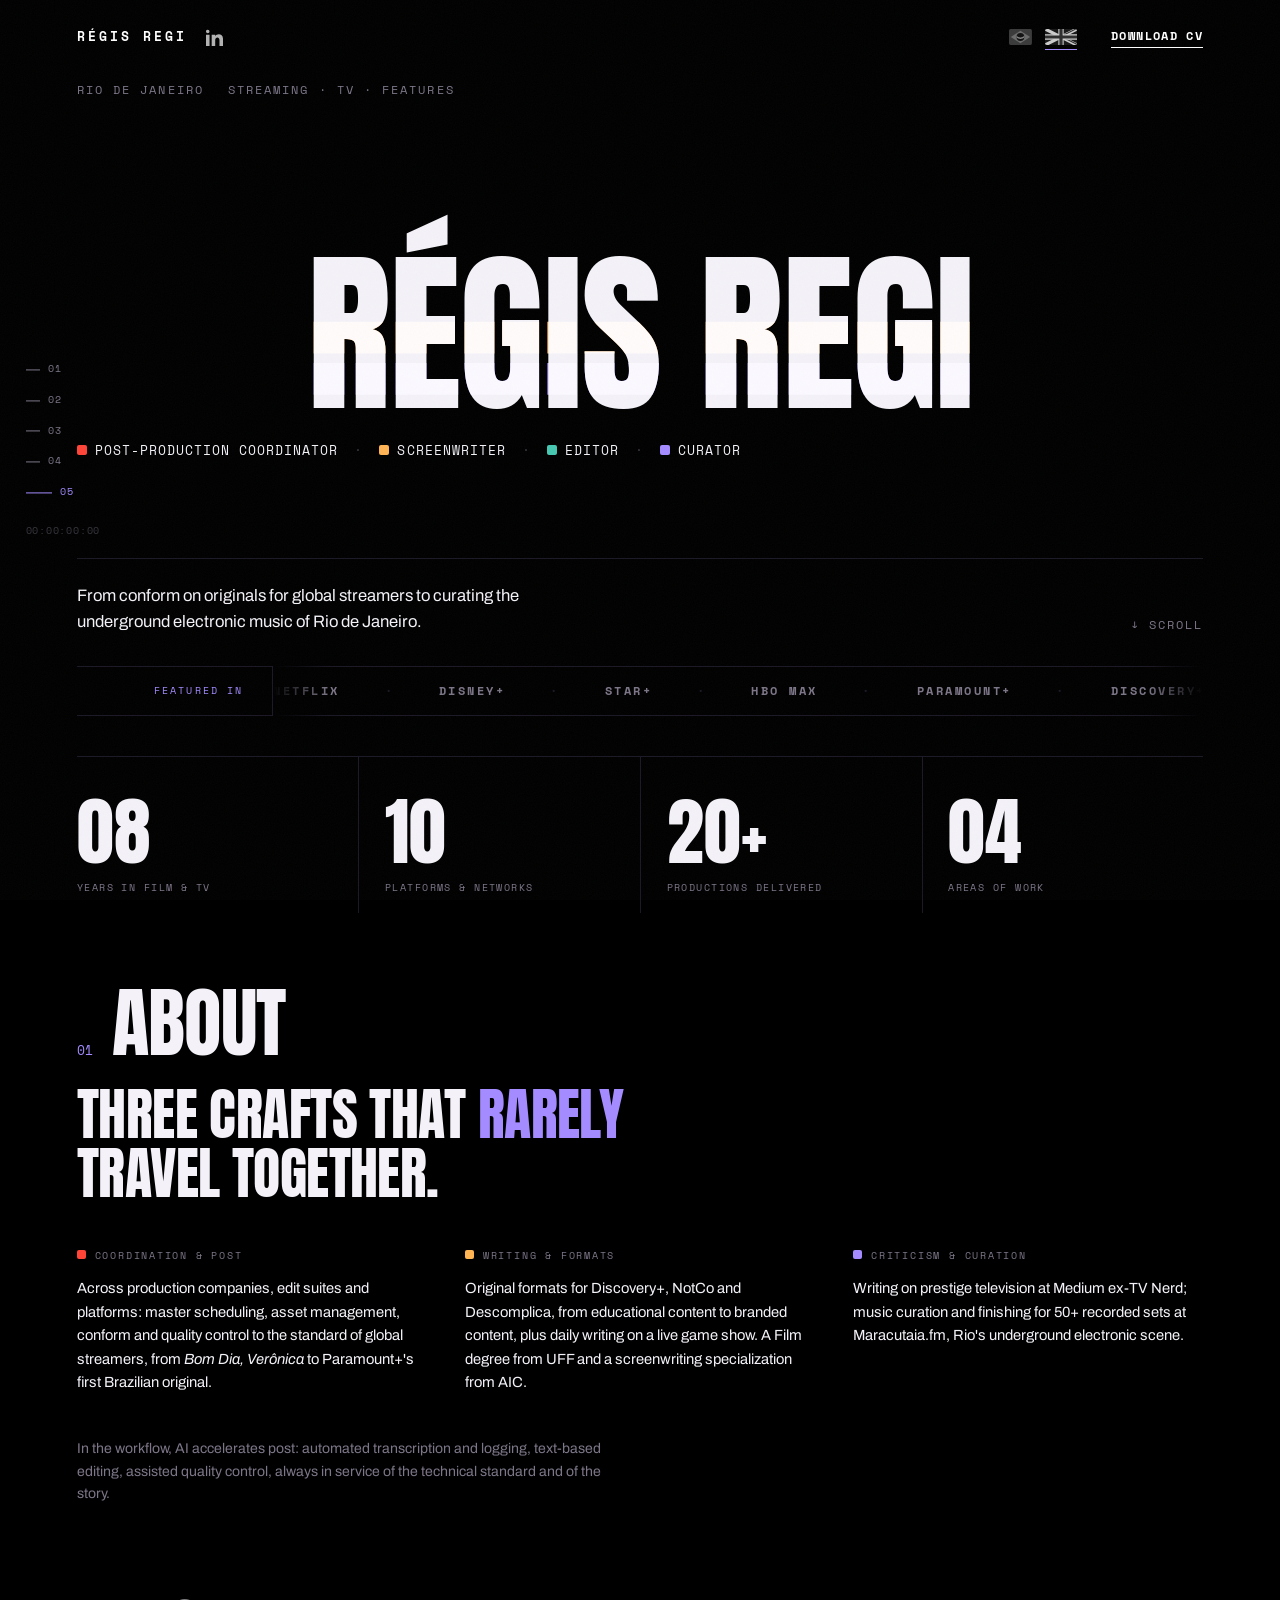
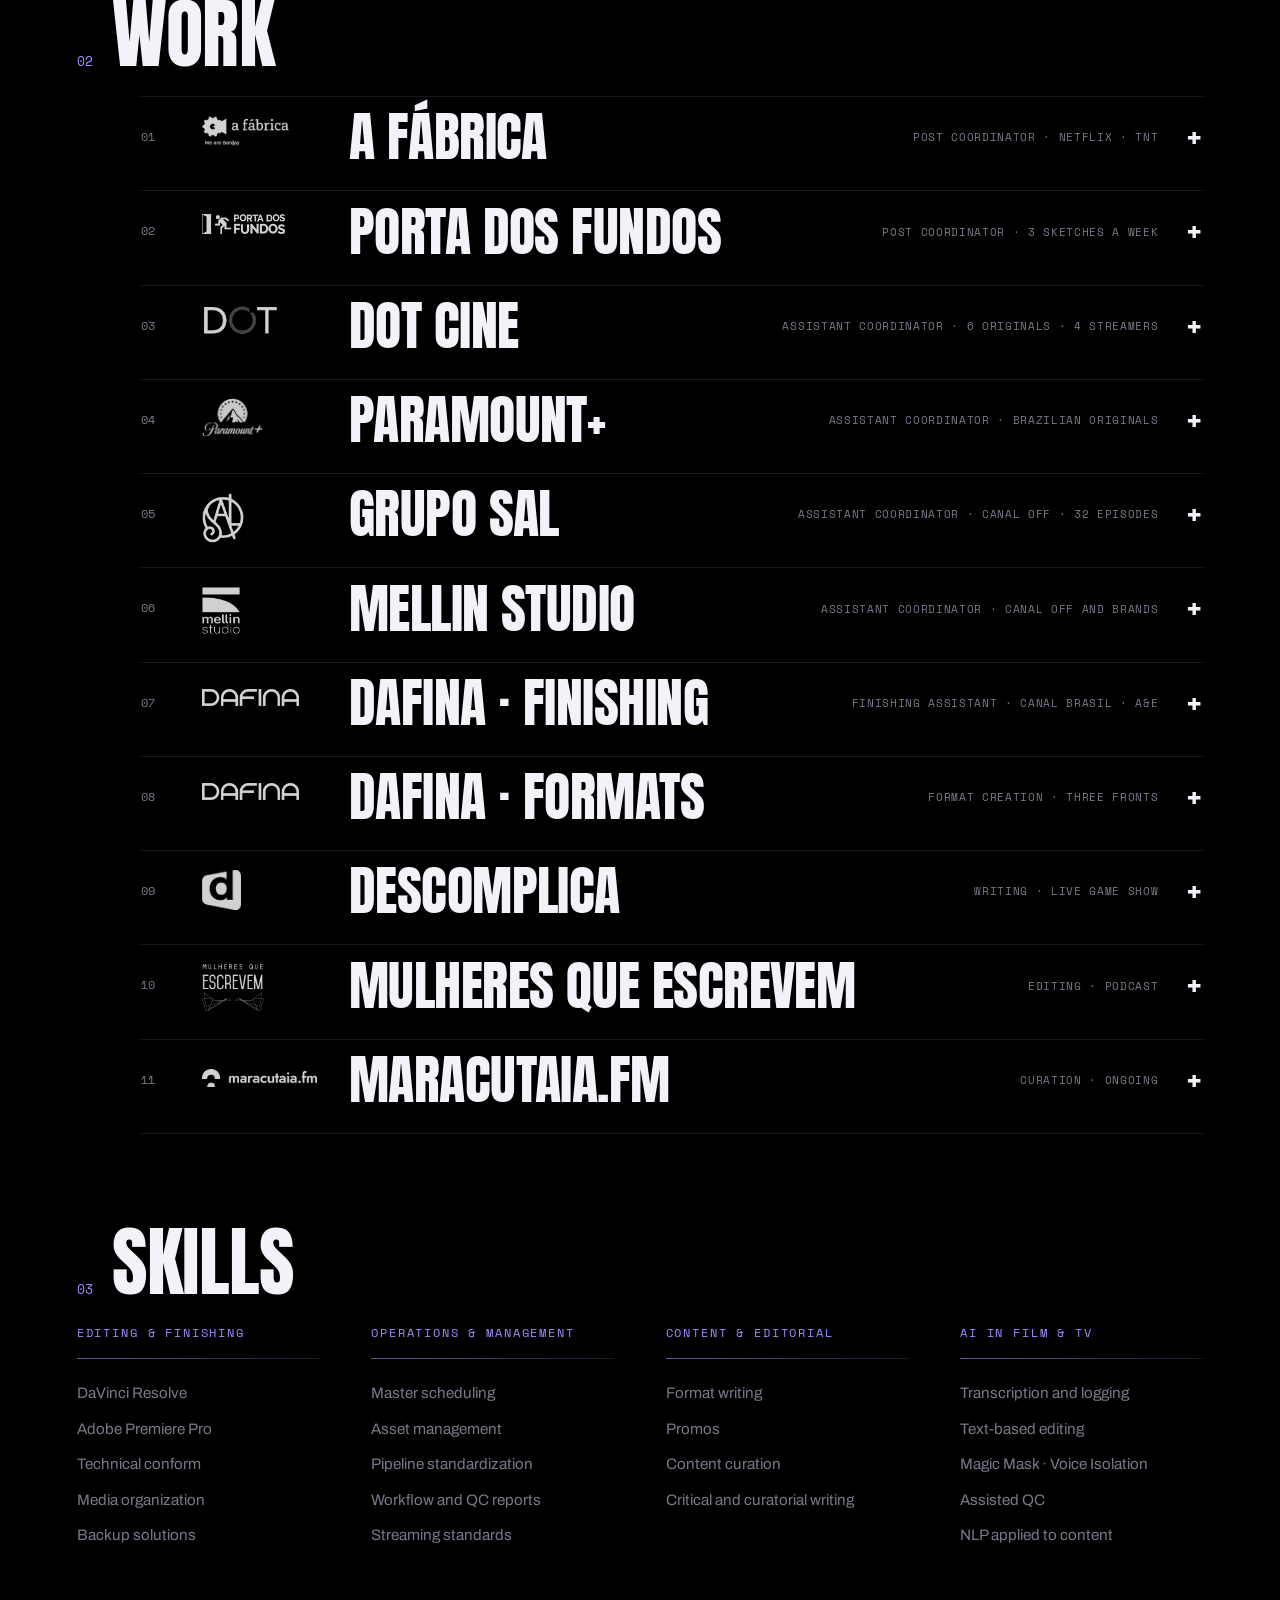
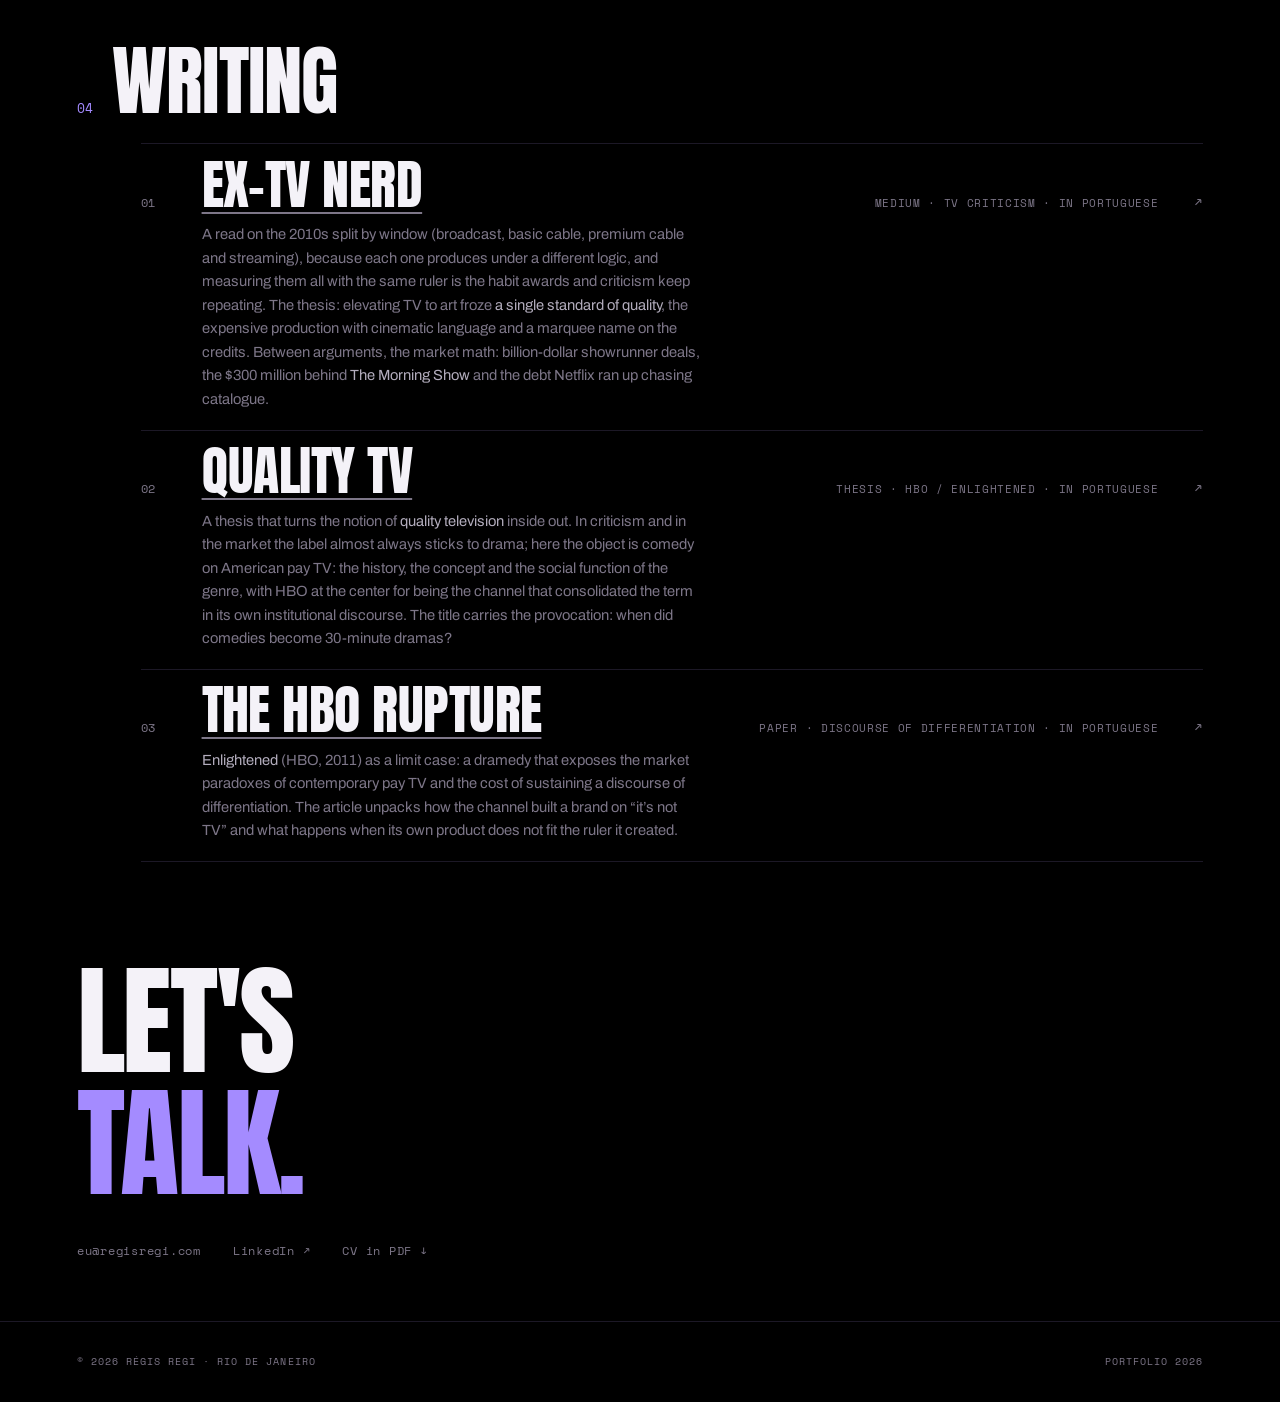
==== en/index.html @ 69f59828 "Créditos por título saem do site inteiro, celular incluído Segundo passo da decisão do dono: na publ" ====
<!DOCTYPE html>
<html lang="en">
<head>
  <meta charset="UTF-8">
  <meta name="viewport" content="width=device-width, initial-scale=1.0">
  <title>Régis Regi · Post-Production, Writing and Curation</title>
  <meta name="description" content="Régis Regi is a post-production coordinator, editor, writer and curator based in Rio de Janeiro. Eight years in film and television, with work for Netflix, Disney+, Star+, HBO Max, Paramount+ and Porta dos Fundos.">
  <meta property="og:title" content="Régis Regi · Post-Production, Writing and Curation">
  <meta property="og:description" content="Eight years in film and television, between global streamers and the independent scene. Post-production coordination, format writing, editing and curation.">
  <meta property="og:type" content="website">
  <meta property="og:url" content="https://regisregi.com/en/">
  <meta property="og:locale" content="en_US">
  <meta property="og:locale:alternate" content="pt_BR">
  <meta property="og:site_name" content="Régis Regi">
  <!-- 1200x630 social card in the house design (black, name in display type,
       accent rule, the four disciplines). Absolute, not relative: og:image
       consumers do not resolve relative paths. The same image serves both
       languages — it is the name, which does not translate. -->
  <meta property="og:image" content="https://regisregi.com/assets/og-regis-regi-2-en.jpg">
  <meta property="og:image:width" content="1200">
  <meta property="og:image:height" content="630">
  <meta property="og:image:alt" content="Régis Regi · post-production coordination, writing, editing and curation, Rio de Janeiro">
  <meta name="twitter:card" content="summary_large_image">
  <link rel="canonical" href="https://regisregi.com/en/">
  <link rel="alternate" hreflang="pt-BR" href="https://regisregi.com/">
  <link rel="alternate" hreflang="en" href="https://regisregi.com/en/">
  <link rel="alternate" hreflang="x-default" href="https://regisregi.com/">
  <meta name="theme-color" content="#000000">
  <link rel="icon" type="image/svg+xml" href="../assets/favicon.svg">
  <link rel="preconnect" href="https://fonts.googleapis.com">
  <link rel="preconnect" href="https://fonts.gstatic.com" crossorigin>
  <link href="https://fonts.googleapis.com/css2?family=Anton&family=Archivo:wght@400;500;600;700&family=Space+Mono:wght@400;700&display=swap" rel="stylesheet">
  <link rel="stylesheet" href="../css/tokens.css?v=16772c9d">
  <link rel="stylesheet" href="../css/site.css?v=48ae9370">
  <!-- Google Analytics 4 (same block as index.html and analise.html) -->
  <script async src="https://www.googletagmanager.com/gtag/js?id=G-R19SB2FGP1"></script>
  <script>
    window.dataLayer = window.dataLayer || [];
    function gtag(){dataLayer.push(arguments);}
    gtag('js', new Date());
    gtag('config', 'G-R19SB2FGP1');
  </script>
  <!-- Structured data for search engines (schema.org). Not rendered.
       @graph with three nodes: the site, THIS page, and the person.
       The Person @id is deliberately the same as in index.html: it tells
       Google both pages describe the same person, not two people with the
       same name. That is why Person.url is the home page on BOTH — a person
       has one home page. Previously each page declared a different url under
       the same @id, so merging the graphs produced one person with two
       conflicting home pages. What varies per page is mainEntityOfPage,
       pointing at the local WebPage node, and WebPage.about, which declares
       who the document is about. inLanguage lives on WebPage only: on
       WebSite it would conflict between the two languages.
       Only assert here what the page already states in text. -->
  <script type="application/ld+json">
  {
    "@context": "https://schema.org",
    "@graph": [
      {
        "@type": "WebSite",
        "@id": "https://regisregi.com/#site",
        "url": "https://regisregi.com/",
        "name": "Régis Regi",
        "publisher": { "@id": "https://regisregi.com/#regis" }
      },
      {
        "@type": "WebPage",
        "@id": "https://regisregi.com/en/#pagina-en",
        "url": "https://regisregi.com/en/",
        "name": "Régis Regi · Post-Production, Writing and Curation",
        "inLanguage": "en",
        "isPartOf": { "@id": "https://regisregi.com/#site" },
        "about": { "@id": "https://regisregi.com/#regis" }
      },
      {
        "@type": "Person",
        "@id": "https://regisregi.com/#regis",
        "name": "Régis Regi",
        "alternateName": "Regis Regi",
        "givenName": "Régis",
        "familyName": "Regi",
        "url": "https://regisregi.com/",
        "mainEntityOfPage": { "@id": "https://regisregi.com/en/#pagina-en" },
        "email": "eu@regisregi.com",
        "jobTitle": ["Post-Production Coordinator", "Screenwriter", "Editor", "Curator"],
        "description": "Post-production coordinator, screenwriter, editor and curator based in Rio de Janeiro, with eight years in film and television between global streamers and the independent scene.",
        "address": {
          "@type": "PostalAddress",
          "addressLocality": "Rio de Janeiro",
          "addressRegion": "RJ",
          "addressCountry": "BR"
        },
        "knowsLanguage": ["pt-BR", "en"],
        "knowsAbout": [
          "Post-production",
          "Screenwriting",
          "Editing",
          "Content curation",
          "Television criticism"
        ],
        "sameAs": [
          "https://www.linkedin.com/in/regisregi",
          "https://extvnerd.medium.com/"
        ]
      }
    ]
  }
  </script>
  <script>document.documentElement.classList.add("js")</script>
</head>
<body>
  <a class="skip" href="#work">Skip to the work</a>
  <div class="grain" aria-hidden="true"></div>

  <nav class="rail" aria-label="Scene index">
    <a href="#about" data-sec="about">01</a>
    <a href="#work" data-sec="work">02</a>
    <a href="#skills" data-sec="skills">03</a>
    <a href="#writing" data-sec="writing">04</a>
    <a href="#contact" data-sec="contact">05</a>
    <!-- playhead: js/site.js makes the timecode run with scroll -->
    <span class="rail-tc mono" aria-hidden="true">00:00:00:00</span>
  </nav>

  <header class="top">
    <div class="top-start">
      <a class="wm" href="#top">Régis Regi</a>
      <a class="social" href="https://www.linkedin.com/in/regisregi/" target="_blank" rel="noopener"><svg viewBox="0 0 24 24" aria-hidden="true" focusable="false"><path d="M4.98 3.5a2.5 2.5 0 1 1-5 0 2.5 2.5 0 0 1 5 0ZM5 8H0v16h5V8Zm7.98 0H8.02v16h4.97v-8.4c0-4.67 6.03-5.05 6.03 0V24h4.99V13.87c0-7.88-8.93-7.6-11.02-3.72V8Z"/></svg><span class="visually-hidden">Régis Regi on LinkedIn</span></a>
    </div>
    <div class="top-end">
      <!-- language switch: both flags always on screen. A flag is a country,
           not a language — which is why each button carries the language
           name as text for screen readers; the drawing is a visual
           shortcut, not the information. -->
      <div class="lang" role="group" aria-label="Language"><a class="lang-bt" href="../" hreflang="pt-BR" lang="pt-BR"><svg class="flag" viewBox="0 0 30 21" aria-hidden="true" focusable="false"><rect width="30" height="21" fill="#009C3B"/><path d="M15 2.3 27.7 10.5 15 18.7 2.3 10.5Z" fill="#FFDF00"/><circle cx="15" cy="10.5" r="5.1" fill="#002776"/><clipPath id="bandeira-br"><circle cx="15" cy="10.5" r="5.1"/></clipPath><path d="M9 9.6Q15 14.6 21 9.6" fill="none" stroke="#fff" stroke-width="1.7" clip-path="url(#bandeira-br)"/></svg><span class="visually-hidden">Português</span></a><span class="lang-bt is-on" aria-current="true"><svg class="flag" viewBox="0 0 60 30" aria-hidden="true" focusable="false"><clipPath id="bandeira-uk"><path d="M30 15h30v15zv15H30zH0V15zV0h30z"/></clipPath><path d="M0 0v30h60V0z" fill="#012169"/><path d="M0 0 60 30M60 0 0 30" stroke="#fff" stroke-width="6"/><path d="M0 0 60 30M60 0 0 30" clip-path="url(#bandeira-uk)" stroke="#C8102E" stroke-width="4"/><path d="M30 0v30M0 15h60" stroke="#fff" stroke-width="10"/><path d="M30 0v30M0 15h60" stroke="#C8102E" stroke-width="6"/></svg><span class="visually-hidden">English · current page</span></span></div>
      <a class="cv" href="../assets/RE_GIS_REGI_PORTFOLIO_CV_2026_EN.pdf" download>Download CV</a>
    </div>
  </header>

  <main id="top">

    <!-- HERO -->
    <section class="hero" aria-label="Opening">
      <div class="hero-eyebrow">
        <span class="mono">Rio de Janeiro</span>
        <span class="mono">Streaming · TV · Features</span>
      </div>
      <!-- the space between the two .ln nodes is required and does NOT show on
           screen: both spans are display:block, so the text node between them
           is not rendered. Without it the h1 extracts as "RégisRegi", glued,
           and search engines never find the proper name in the page's main
           heading — the strongest signal there is for someone searching for
           "Régis Regi". Same reason for the contact h2. -->
      <h1 class="hero-name"><span class="ln" data-txt="Régis">Régis</span> <span class="ln" data-txt="Regi">Regi</span></h1>

      <p class="hero-roles">
        <span><span class="dot dot-coord" aria-hidden="true"></span>Post-Production Coordinator</span>
        <span class="sep" aria-hidden="true">·</span>
        <span><span class="dot dot-roteiro" aria-hidden="true"></span>Screenwriter</span>
        <span class="sep" aria-hidden="true">·</span>
        <span><span class="dot dot-edicao" aria-hidden="true"></span>Editor</span>
        <span class="sep" aria-hidden="true">·</span>
        <span><span class="dot dot-curadoria" aria-hidden="true"></span>Curator</span>
      </p>

      <div class="hero-foot">
        <p>From conform on originals for global streamers to curating the underground electronic music of Rio de Janeiro.</p>
        <span class="mono hero-scroll">↓ Scroll</span>
      </div>

      <div class="marcas">
        <span class="marcas-rot" aria-hidden="true">Featured in</span>
        <div class="marcas-faixa">
          <!-- each channel links to the most relevant Work subsection:
               data-alvo is the panel id, and js/site.js opens the row and
               scrolls to it. Without JS the href goes to the whole Work
               section — honest degradation. The four global streamers land
               on the DOT panel, which is the originals work for those
               platforms. The loop copy is decorative (aria-hidden) and
               leaves the tab order via tabindex="-1", otherwise Tab would
               visit every channel twice. -->
          <div class="marcas-trilho" role="list" aria-label="Platforms and channels this work has aired on">
            <ul>
              <li><a href="#work" data-alvo="p-dot">Netflix</a></li><li><a href="#work" data-alvo="p-dot">Disney+</a></li><li><a href="#work" data-alvo="p-dot">Star+</a></li><li><a href="#work" data-alvo="p-dot">HBO Max</a></li><li><a href="#work" data-alvo="p-para">Paramount+</a></li>
              <li><a href="#work" data-alvo="p-dafinaf">Discovery+</a></li><li><a href="#work" data-alvo="p-dafinae">A&amp;E</a></li><li><a href="#work" data-alvo="p-dafinae">Canal Brasil</a></li><li><a href="#work" data-alvo="p-mellin">Canal OFF</a></li><li><a href="#work" data-alvo="p-fabrica">TNT</a></li><li><a href="#work" data-alvo="p-porta">Porta dos Fundos</a></li>
            </ul>
            <ul aria-hidden="true">
              <li><a href="#work" data-alvo="p-dot" tabindex="-1">Netflix</a></li><li><a href="#work" data-alvo="p-dot" tabindex="-1">Disney+</a></li><li><a href="#work" data-alvo="p-dot" tabindex="-1">Star+</a></li><li><a href="#work" data-alvo="p-dot" tabindex="-1">HBO Max</a></li><li><a href="#work" data-alvo="p-para" tabindex="-1">Paramount+</a></li>
              <li><a href="#work" data-alvo="p-dafinaf" tabindex="-1">Discovery+</a></li><li><a href="#work" data-alvo="p-dafinae" tabindex="-1">A&amp;E</a></li><li><a href="#work" data-alvo="p-dafinae" tabindex="-1">Canal Brasil</a></li><li><a href="#work" data-alvo="p-mellin" tabindex="-1">Canal OFF</a></li><li><a href="#work" data-alvo="p-fabrica" tabindex="-1">TNT</a></li><li><a href="#work" data-alvo="p-porta" tabindex="-1">Porta dos Fundos</a></li>
            </ul>
          </div>
        </div>
      </div>
    </section>

    <!-- STATS -->
    <div class="stats-band" aria-label="Overview">
      <dl class="stats">
        <div class="stat"><dt>Years in film &amp; TV</dt><dd>08</dd></div>
        <div class="stat"><dt>Platforms &amp; networks</dt><dd>10</dd></div>
        <div class="stat"><dt>Productions delivered</dt><dd>20+</dd></div>
        <div class="stat"><dt>Areas of work</dt><dd>04</dd></div>
      </dl>
    </div>

    <!-- 01 ABOUT -->
    <section id="about">
      <div class="head cut"><span class="n">01</span><h2>About</h2></div>
      <div class="about cut">
        <p class="sobre-lede">Three crafts that <em>rarely</em> travel together.</p>
        <div class="sobre-tres">
          <div class="sobre-bloco">
            <p class="sobre-rotulo"><span class="dot dot-coord" aria-hidden="true"></span>Coordination &amp; post</p>
            <p>Across production companies, edit suites and platforms: master scheduling, asset management, conform and quality control to the standard of global streamers, from <i>Bom Dia, Verônica</i> to Paramount+'s first Brazilian original.</p>
          </div>
          <div class="sobre-bloco">
            <p class="sobre-rotulo"><span class="dot dot-roteiro" aria-hidden="true"></span>Writing &amp; formats</p>
            <p>Original formats for Discovery+, NotCo and Descomplica, from educational content to branded content, plus daily writing on a live game show. A Film degree from UFF and a screenwriting specialization from AIC.</p>
          </div>
          <div class="sobre-bloco">
            <p class="sobre-rotulo"><span class="dot dot-curadoria" aria-hidden="true"></span>Criticism &amp; curation</p>
            <p>Writing on prestige television at Medium ex-TV Nerd; music curation and finishing for 50+ recorded sets at Maracutaia.fm, Rio's underground electronic scene.</p>
          </div>
        </div>
        <p class="rest">In the workflow, AI accelerates post: automated transcription and logging, text-based editing, assisted quality control, always in service of the technical standard and of the story.</p>
      </div>
    </section>

    <!-- 02 WORK -->
    <section id="work">
      <div class="head cut"><span class="n">02</span><h2>Work</h2></div>
      <ul class="work cut">

        <li class="row">
          <span class="row-idx">01</span>
          <span class="row-marca" style="--otica:.69" aria-hidden="true"><img src="../assets/posters/marcas/a-fabrica.png" alt="" loading="lazy" decoding="async"></span>
          <button class="row-name" aria-expanded="false" aria-controls="p-fabrica">A Fábrica</button>
          <span class="row-meta">Post Coordinator · Netflix · TNT</span>
          <span class="row-plus" aria-hidden="true"></span>
          <div class="panel" id="p-fabrica"><div><div class="panel-inner">
            <div class="peca">
              <span class="peca-indice" aria-hidden="true">01</span>
              <p class="peca-topo">Post coordination · series and features</p>
              <div class="peca-cabeca">
                <h3>From the schedule<br>to final delivery</h3>
              </div>
              <div class="peca-corpo">
                <div class="peca-texto">
                  <p class="peca-lede">I coordinated the full post cycle of <strong>four productions</strong> across series and features, including <strong>A Estranha na Cama</strong> (Netflix) and <strong>Galera FC</strong> (TNT), from planning to final delivery. I owned the technical and financial viability of each project: master schedule, budget, variance analysis and resource reallocation, with a standardized pipeline and asset management between executive production and the technical departments.</p>
                  <ul class="peca-ficha">
                    <li><b>04</b> productions</li>
                    <li><b>Series</b> and features</li>
                  </ul>
                </div>
                <div class="peca-visual">
                  <div class="sheet">
            <figure><a href="https://www.youtube.com/watch?v=bZp_isvYVZc" target="_blank" rel="noopener" data-embed="yt" data-id="bZp_isvYVZc"><img src="../assets/posters/galera-fc.jpg" alt="Galera FC poster" loading="lazy" decoding="async"></a><figcaption>Galera FC</figcaption></figure>
            <figure><a href="https://www.youtube.com/watch?v=LvlqcTjahDE" target="_blank" rel="noopener" data-embed="yt" data-id="LvlqcTjahDE"><img src="../assets/posters/agentes-muito-especiais.jpg" alt="Agentes Muito Especiais poster" loading="lazy" decoding="async"></a><figcaption>Agentes Muito Especiais</figcaption></figure>
            <figure class="mute"><img src="../assets/posters/temporada-de-bonus.jpg" alt="Temporada de Bônus poster" loading="lazy" decoding="async"><figcaption>Temporada de Bônus</figcaption></figure>
            <figure class="mute"><img src="../assets/posters/a-estranha-na-cama.jpg" alt="A Estranha na Cama poster" loading="lazy" decoding="async"><figcaption>A Estranha na Cama</figcaption></figure>
            </div>
                </div>
              </div>
            </div>
                </div>
              </div>
            </div>
          </div></div></div>
        </li>

        <li class="row">
          <span class="row-idx">02</span>
          <span class="row-marca" style="--otica:.65" aria-hidden="true"><img src="../assets/posters/marcas/porta-dos-fundos.png" alt="" loading="lazy" decoding="async"></span>
          <button class="row-name" aria-expanded="false" aria-controls="p-porta">Porta dos Fundos</button>
          <span class="row-meta">Post Coordinator · 3 sketches a week</span>
          <span class="row-plus" aria-hidden="true"></span>
          <div class="panel" id="p-porta"><div><div class="panel-inner">
            <div class="peca peca--lado">
              <span class="peca-indice" aria-hidden="true">02</span>
              <p class="peca-topo">Post coordination · weekly comedy</p>
              <div class="peca-cabeca">
                <h3>The comedy<br>production line</h3>
              </div>
              <div class="peca-corpo">
                <div class="peca-texto">
                  <p class="peca-lede">I ran the operation that put <strong>three new sketches on air every week</strong>, across multiple platforms, under high demand and critical deadlines: <strong>editing, motion and finishing running in parallel</strong>, hour allocation per team and a standardized process between creative, production and post. The workflow and quality control reports I built informed the calls on production capacity.</p>
                  <ul class="peca-ficha">
                    <li><b>03</b> deliveries a week</li>
                    <li><b>Multiplatform</b></li>
                  </ul>
                </div>
                <div class="peca-visual">
                  <!-- televisão: o mesmo desenho do favicon (tubo com antenas)
                       virado moldura. A antena e o gabinete são pseudo-elementos;
                       o clique continua sendo o <a> de sempre, com data-embed. -->
                  <div class="tv">
                    <span class="tv-antena" aria-hidden="true"></span>
                    <figure class="tv-tubo">
                      <a href="https://www.youtube.com/watch?v=h26072NTKvQ" target="_blank" rel="noopener" data-embed="yt" data-id="h26072NTKvQ">
                        <img src="../assets/posters/porta-esquete.jpg" alt="Still from the sketch Dia da Mulher, by Porta dos Fundos" loading="lazy" decoding="async">
                        <span class="tv-varre" aria-hidden="true"></span>
                        <span class="tv-play" aria-hidden="true"></span>
                      </a>
                      <figcaption><span class="tv-luz" aria-hidden="true"></span>Dia da Mulher<span class="tv-canal">On air</span></figcaption>
                    </figure>
                  </div>
                </div>
              </div>
              <div class="peca-maquina">
                <ol class="peca-fluxo">
                    <li><span class="no" aria-hidden="true"></span><span>Script</span></li>
                    <li><span class="no" aria-hidden="true"></span><span>Shoot</span></li>
                    <li><span class="no" aria-hidden="true"></span><span>Edit</span></li>
                    <li><span class="no" aria-hidden="true"></span><span>Post</span></li>
                    <li><span class="no" aria-hidden="true"></span><span>On air</span></li>
                  </ol>
              </div>
            </div>
          </div></div></div>
        </li>

        <li class="row">
          <span class="row-idx">03</span>
          <span class="row-marca" style="--otica:.73" aria-hidden="true"><img src="../assets/posters/marcas/dot.png" alt="" loading="lazy" decoding="async"></span>
          <button class="row-name" aria-expanded="false" aria-controls="p-dot">DOT Cine</button>
          <span class="row-meta">Assistant Coordinator · 6 originals · 4 streamers</span>
          <span class="row-plus" aria-hidden="true"></span>
          <div class="panel" id="p-dot"><div><div class="panel-inner">
            <div class="peca">
              <span class="peca-indice" aria-hidden="true">03</span>
              <p class="peca-topo">Assistant post-production coordinator · global streamers</p>
              <div class="peca-cabeca">
                <h3>Originals for<br>global streaming</h3>
              </div>
              <div class="peca-corpo">
                <div class="peca-texto">
                  <p class="peca-lede">I managed material and deliverable flow on <strong>six productions</strong> for <strong>Netflix, Disney+, Star+ and HBO Max</strong>, under international technical standards and hard deadlines. I was the liaison between production companies, edit suites and platforms, anticipating bottlenecks on multi-episode projects and owning technical conform for each spec.</p>
                  <ul class="peca-ficha">
                    <li><b>06</b> productions</li>
                    <li><b>04</b> global platforms</li>
                  </ul>
                </div>
                <div class="peca-visual">
                  <div class="sheet">
            <figure><a href="https://www.youtube.com/watch?v=4oDn5TBJA84" target="_blank" rel="noopener" data-embed="yt" data-id="4oDn5TBJA84"><img src="../assets/posters/bom-dia-veronica.jpg" alt="Bom Dia, Verônica poster" loading="lazy" decoding="async"></a><figcaption>Bom Dia, Verônica</figcaption></figure>
            <figure><a href="https://www.youtube.com/watch?v=q9xURvz3fCM" target="_blank" rel="noopener" data-embed="yt" data-id="q9xURvz3fCM"><img src="../assets/posters/a-magia-de-aruna.jpg" alt="A Magia de Aruna poster" loading="lazy" decoding="async"></a><figcaption>A Magia de Aruna</figcaption></figure>
            <figure><a href="https://www.youtube.com/watch?v=isSQESXVgQ4" target="_blank" rel="noopener" data-embed="yt" data-id="isSQESXVgQ4"><img src="../assets/posters/desejos-sa.jpg" alt="Desejos S.A. poster" loading="lazy" decoding="async"></a><figcaption>Desejos S.A.</figcaption></figure>
            <figure><a href="https://www.youtube.com/watch?v=HggZDpcmeO4" target="_blank" rel="noopener" data-embed="yt" data-id="HggZDpcmeO4"><img src="../assets/posters/o-lado-bom-de-ser-traida.jpg" alt="O Lado Bom de Ser Traída poster" loading="lazy" decoding="async"></a><figcaption>O Lado Bom de Ser Traída</figcaption></figure>
            <figure><a href="https://www.youtube.com/watch?v=TDi4yirmR00" target="_blank" rel="noopener" data-embed="yt" data-id="TDi4yirmR00"><img src="../assets/posters/luva-de-pedreiro.jpg" alt="Luva de Pedreiro poster" loading="lazy" decoding="async"></a><figcaption>Luva de Pedreiro</figcaption></figure>
            <figure><a href="https://www.youtube.com/watch?v=zvDnxmhlc9Y" target="_blank" rel="noopener" data-embed="yt" data-id="zvDnxmhlc9Y"><img src="../assets/posters/isabella-o-caso-nardoni.jpg" alt="Isabella: o Caso Nardoni poster" loading="lazy" decoding="async"></a><figcaption>Isabella: o Caso Nardoni</figcaption></figure>
            </div>
                </div>
              </div>
            </div>
                </div>
              </div>
            </div>
          </div></div></div>
        </li>

        <li class="row">
          <span class="row-idx">04</span>
          <span class="row-marca" style="--otica:.89" aria-hidden="true"><img src="../assets/posters/marcas/paramount.png" alt="" loading="lazy" decoding="async"></span>
          <button class="row-name" aria-expanded="false" aria-controls="p-para">Paramount+</button>
          <span class="row-meta">Assistant Coordinator · Brazilian originals</span>
          <span class="row-plus" aria-hidden="true"></span>
          <div class="panel" id="p-para"><div><div class="panel-inner">
            <div class="peca">
              <span class="peca-indice" aria-hidden="true">04</span>
              <p class="peca-topo">Assistant post-production coordinator · Brazilian originals</p>
              <div class="peca-cabeca">
                <h3>The first original<br>fiction on Paramount+</h3>
              </div>
              <div class="peca-corpo">
                <div class="peca-texto">
                  <p class="peca-lede">On <strong>As Seguidoras</strong>, the first original fiction production of Paramount+ in Brazil, I conformed materials across every post stage and supervised the creation and integration of the device screens, a central dramatic element of the show. On <strong>Coração Suburbano</strong>, a documentary starring Rafael Portugal, I organized and conformed materials and standardized deliveries inside the platform deadline.</p>
                  <ul class="peca-ficha">
                    <li><b>02</b> productions</li>
                    <li><b>Paramount+</b> Brazil</li>
                  </ul>
                </div>
                <div class="peca-visual">
                  <div class="sheet">
            <figure><a href="https://www.youtube.com/watch?v=8ZNqLAqp_Y8" target="_blank" rel="noopener" data-embed="yt" data-id="8ZNqLAqp_Y8"><img src="../assets/posters/as-seguidoras.jpg" alt="As Seguidoras poster" loading="lazy" decoding="async"></a><figcaption>As Seguidoras</figcaption></figure>
            <figure><a href="https://www.youtube.com/watch?v=HC9PjbCKTT0" target="_blank" rel="noopener" data-embed="yt" data-id="HC9PjbCKTT0"><img src="../assets/posters/coracao-suburbano.jpg" alt="Coração Suburbano poster" loading="lazy" decoding="async"></a><figcaption>Coração Suburbano</figcaption></figure>
            </div>
                </div>
              </div>
            </div>
                </div>
              </div>
            </div>
          </div></div></div>
        </li>

        <li class="row">
          <span class="row-idx">05</span>
          <span class="row-marca" style="--otica:1.15" aria-hidden="true"><img src="../assets/posters/marcas/grupo-sal.png" alt="" loading="lazy" decoding="async"></span>
          <button class="row-name" aria-expanded="false" aria-controls="p-gruposal">Grupo Sal</button>
          <span class="row-meta">Assistant Coordinator · Canal OFF · 32 episodes</span>
          <span class="row-plus" aria-hidden="true"></span>
          <div class="panel" id="p-gruposal"><div><div class="panel-inner">
            <div class="peca">
              <span class="peca-indice" aria-hidden="true">05</span>
              <p class="peca-topo">Assistant post-production coordinator · Canal OFF</p>
              <div class="peca-cabeca">
                <h3>Episode by episode,<br>at channel standard</h3>
              </div>
              <div class="peca-corpo">
                <div class="peca-texto">
                  <p class="peca-lede">I organized and supervised post on <strong>four Canal OFF series</strong>, 32 episodes across documentary and lifestyle, aligning deadlines, crews and deliveries with the channel standard and holding technical and narrative cohesion episode by episode.</p>
                  <ul class="peca-ficha">
                    <li><b>04</b> Canal OFF series</li>
                    <li><b>32</b> episodes</li>
                  </ul>
                </div>
                <div class="peca-visual">
                  <div class="sheet">
            <figure><a href="https://www.instagram.com/reel/DCkTfXAx_Wl/" target="_blank" rel="noopener" data-embed="ig" data-id="reel/DCkTfXAx_Wl"><img src="../assets/posters/e-tudo-delas.jpg" alt="É Tudo Delas poster" loading="lazy" decoding="async"></a><figcaption>É Tudo Delas</figcaption></figure>
            <figure><a href="https://www.instagram.com/p/DPMf_8aDmNV/" target="_blank" rel="noopener" data-embed="ig" data-id="p/DPMf_8aDmNV"><img src="../assets/posters/ninguem-me-domina.jpg" alt="Ninguém Me Domina poster" loading="lazy" decoding="async"></a><figcaption>Ninguém Me Domina</figcaption></figure>
            <figure><a href="https://www.instagram.com/mellinstudio.br/reel/DPkCyBqEtCL/" target="_blank" rel="noopener" data-embed="ig" data-id="reel/DPkCyBqEtCL"><img src="../assets/posters/historias-do-coletivo.jpg" alt="Histórias do Coletivo poster" loading="lazy" decoding="async"></a><figcaption>Histórias do Coletivo</figcaption></figure>
            <figure><a href="https://www.instagram.com/p/DQEdCi7jiX0/" target="_blank" rel="noopener" data-embed="ig" data-id="p/DQEdCi7jiX0"><img src="../assets/posters/por-tras-do-desafio.jpg" alt="Por Trás do Desafio poster" loading="lazy" decoding="async"></a><figcaption>Por Trás do Desafio</figcaption></figure>
            </div>
                </div>
              </div>
            </div>
                </div>
              </div>
            </div>
          </div></div></div>
        </li>

        <li class="row">
          <span class="row-idx">06</span>
          <span class="row-marca" style="--otica:1.08" aria-hidden="true"><img src="../assets/posters/marcas/mellin.png" alt="" loading="lazy" decoding="async"></span>
          <button class="row-name" aria-expanded="false" aria-controls="p-mellin">Mellin Studio</button>
          <span class="row-meta">Assistant Coordinator · Canal OFF and brands</span>
          <span class="row-plus" aria-hidden="true"></span>
          <div class="panel" id="p-mellin"><div><div class="panel-inner">
            <div class="peca">
              <span class="peca-indice" aria-hidden="true">06</span>
              <p class="peca-topo">Assistant post-production coordinator · Canal OFF</p>
              <div class="peca-cabeca">
                <h3>Channel standard,<br>agency pace</h3>
              </div>
              <div class="peca-corpo">
                <div class="peca-texto">
                  <p class="peca-lede">I owned the post workflow for the documentary series and lifestyle programming of <strong>Canal OFF</strong>: deadlines, crew allocation and delivery inside the technical standard of the channel. In parallel I ran editing and finishing for the agency's campaigns for <strong>Banco C6</strong>, <strong>Cerveja Praya</strong> and <strong>Brasil Surfe Clube</strong>, with asset management and process control.</p>
                  <ul class="peca-ficha">
                    <li><b>Documentary series</b> and lifestyle</li>
                    <li><b>Brand</b> campaigns</li>
                  </ul>
                </div>
                <div class="peca-visual">
                  <!-- PROTÓTIPO: as três marcas como entregas em andamento, cada
                       uma com a régua de status da pós rodando embaixo, defasadas
                       de um terço de ciclo (css: .peca-entregas) -->
                  <div class="peca-entregas">
                    <p class="peca-entregas-cab"><span>Flow management</span><span><b>03</b> campaigns in parallel</span></p>
                    <ul>
                      <li class="entrega" style="--f:0s">
                        <span class="entrega-palco"><span class="entrega-logo" role="img" aria-label="Banco C6" style="--logo:url('/assets/posters/marcas/c6.png');aspect-ratio:892/186"></span></span>
                        <span class="entrega-fila" aria-hidden="true"><b style="--k:0">Ingest</b><b style="--k:1">Conversion</b><b style="--k:2">Organization</b><b style="--k:3">Conform</b><b style="--k:4">V1</b><b style="--k:5">Approval</b><b class="final">Online</b></span>
                      </li>
                      <li class="entrega alta" style="--f:-4s">
                        <span class="entrega-palco"><span class="entrega-logo" role="img" aria-label="Cerveja Praya" style="--logo:url('/assets/posters/marcas/praya.png');aspect-ratio:262/320"></span></span>
                        <span class="entrega-fila" aria-hidden="true"><b style="--k:0">Ingest</b><b style="--k:1">Conversion</b><b style="--k:2">Organization</b><b style="--k:3">Conform</b><b style="--k:4">V1</b><b style="--k:5">Approval</b><b class="final">Online</b></span>
                      </li>
                      <li class="entrega alta" style="--f:-8s">
                        <span class="entrega-palco"><span class="entrega-logo" role="img" aria-label="Brasil Surfe Clube" style="--logo:url('/assets/posters/marcas/bsc.png');aspect-ratio:488/320"></span></span>
                        <span class="entrega-fila" aria-hidden="true"><b style="--k:0">Ingest</b><b style="--k:1">Conversion</b><b style="--k:2">Organization</b><b style="--k:3">Conform</b><b style="--k:4">V1</b><b style="--k:5">Approval</b><b class="final">Online</b></span>
                      </li>
                    </ul>
                  </div>
                </div>
              </div>
            </div>
          </div></div></div>
        </li>

        <li class="row">
          <span class="row-idx">07</span>
          <span class="row-marca" style="--otica:.76" aria-hidden="true"><img src="../assets/posters/marcas/dafina.png" alt="" loading="lazy" decoding="async"></span>
          <button class="row-name" aria-expanded="false" aria-controls="p-dafinae">Dafina · Finishing</button>
          <span class="row-meta">Finishing Assistant · Canal Brasil · A&amp;E</span>
          <span class="row-plus" aria-hidden="true"></span>
          <div class="panel" id="p-dafinae"><div><div class="panel-inner">
            <div class="peca">
              <span class="peca-indice" aria-hidden="true">07</span>
              <p class="peca-topo">Finishing assistant and writer · Canal Brasil and A&amp;E</p>
              <div class="peca-cabeca">
                <h3>Technical finishing,<br>script polish</h3>
              </div>
              <div class="peca-corpo">
                <div class="peca-texto">
                  <p class="peca-lede">On the series <strong>302</strong> and <strong>502</strong>, for Canal Brasil, I prepared and technically finished the episodes while holding visual and narrative consistency across seasons, and wrote promos and digital content for social. On <strong>Era de Ouro</strong>, for A&amp;E, I supported finishing and worked on script and edit refinement with Omelete.</p>
                  <ul class="peca-ficha">
                    <li><b>03</b> productions</li>
                    <li><b>Canal Brasil</b> · A&amp;E</li>
                  </ul>
                </div>
                <div class="peca-visual">
                  <div class="sheet">
            <figure><a href="https://www.youtube.com/playlist?list=PLeN4eLs3ScfCBxwSvJLfvS7eYRyJUZ6id" target="_blank" rel="noopener" data-embed="yt-list" data-id="PLeN4eLs3ScfCBxwSvJLfvS7eYRyJUZ6id" data-start="0"><img src="../assets/posters/serie-302.jpg" alt="Series 302 poster" loading="lazy" decoding="async"></a><figcaption>Series 302</figcaption></figure>
            <figure><a href="https://www.youtube.com/playlist?list=PLeN4eLs3ScfCBxwSvJLfvS7eYRyJUZ6id" target="_blank" rel="noopener" data-embed="yt-list" data-id="PLeN4eLs3ScfCBxwSvJLfvS7eYRyJUZ6id" data-start="3"><img src="../assets/posters/serie-502.jpg" alt="Series 502 poster" loading="lazy" decoding="async"></a><figcaption>Series 502</figcaption></figure>
            <figure><a href="https://www.youtube.com/playlist?list=PLeN4eLs3ScfCU5ZhM3XQBPJQpcydHrGg6" target="_blank" rel="noopener" data-embed="yt-list" data-id="PLeN4eLs3ScfCU5ZhM3XQBPJQpcydHrGg6"><img src="../assets/posters/era-de-ouro.jpg" alt="Era de Ouro: O Nascimento dos Super-Heróis poster" loading="lazy" decoding="async"></a><figcaption>Era de Ouro</figcaption></figure>
            </div>
                </div>
              </div>
            </div>
                </div>
              </div>
            </div>
          </div></div></div>
        </li>

        <li class="row">
          <span class="row-idx">08</span>
          <span class="row-marca" style="--otica:.76" aria-hidden="true"><img src="../assets/posters/marcas/dafina.png" alt="" loading="lazy" decoding="async"></span>
          <button class="row-name" aria-expanded="false" aria-controls="p-dafinaf">Dafina · Formats</button>
          <span class="row-meta">Format creation · three fronts</span>
          <span class="row-plus" aria-hidden="true"></span>
          <div class="panel" id="p-dafinaf"><div><div class="panel-inner">
            <div class="peca">
              <span class="peca-indice" aria-hidden="true">08</span>
              <p class="peca-topo">Format writing · Discovery+, NotCo and Descomplica</p>
              <div class="peca-cabeca">
                <h3><em>Three</em> fronts,<br>three audiences</h3>
              </div>
              <div class="peca-corpo">
                <div class="peca-texto">
                  <p class="peca-lede">At the same production company where I started as a finishing assistant, I moved on to developing and writing original formats on three fronts, each with a different audience and editorial bar: educational content with a retention target at <strong>Descomplica</strong>, brand narrative at <strong>NotCo</strong> and digital portfolio expansion at <strong>Discovery+</strong>.</p>
                  <ul class="peca-ficha">
                    <li><b>Development</b> and writing</li>
                    <li><b>03</b> fronts</li>
                  </ul>
                </div>
                <div class="peca-visual">
                  <ul class="peca-frentes">
                    <li>
                      <span class="num" aria-hidden="true">01</span>
                      <img src="../assets/posters/marcas/descomplica.png" alt="Descomplica" loading="lazy" decoding="async">
                      <span class="fio" aria-hidden="true"></span>
                      <b>Descomplica</b>
                      <p>Educational content translated into audiovisual language, focused on retaining a student audience.</p>
                    </li>
                    <li>
                      <span class="num" aria-hidden="true">02</span>
                      <img src="../assets/posters/marcas/notco.png" alt="NotCo" loading="lazy" decoding="async">
                      <span class="fio" aria-hidden="true"></span>
                      <b>NotCo</b>
                      <p>Food, technology and branding pulled into a single brand narrative.</p>
                    </li>
                    <li>
                      <span class="num" aria-hidden="true">03</span>
                      <img src="../assets/posters/marcas/discovery.png" alt="Discovery+" loading="lazy" decoding="async">
                      <span class="fio" aria-hidden="true"></span>
                      <b>Discovery+</b>
                      <p>Formats aligned to the editorial line of the channel inside the streaming environment.</p>
                    </li>
                  </ul>
                </div>
              </div>
            </div>
          </div></div></div>
        </li>

        <li class="row">
          <span class="row-idx">09</span>
          <span class="row-marca" style="--otica:.94" aria-hidden="true"><img src="../assets/posters/marcas/descomplica.png" alt="" loading="lazy" decoding="async"></span>
          <button class="row-name" aria-expanded="false" aria-controls="p-desco">Descomplica</button>
          <span class="row-meta">Writing · live game show</span>
          <span class="row-plus" aria-hidden="true"></span>
          <div class="panel" id="p-desco"><div><div class="panel-inner">
            <div class="peca">
              <span class="peca-indice" aria-hidden="true">09</span>
              <p class="peca-topo">Daily writing · live game show</p>
              <div class="peca-cabeca">
                <h3>Ten seconds<br>to answer</h3>
              </div>
              <div class="peca-corpo">
                <div class="peca-texto">
                  <p class="peca-lede">I wrote <strong>Dez Segundos</strong> every day: ten questions, ten seconds per answer, three options. Episode structure, questions and interactions designed for the rhythm of live broadcast and to turn study material into entertainment through the final stretch before the ENEM exam.</p>
                  <ul class="peca-ficha">
                    <li><b>Live</b> at 9pm, every day</li>
                    <li><b>Levels</b> 01 › 05</li>
                  </ul>
                  <a class="peca-cta" href="https://www.techtudo.com.br/dicas-e-tutoriais/2019/10/temas-que-podem-cair-no-enem-2019-estude-no-10-segundos-do-descomplica.ghtml" target="_blank" rel="noopener" data-embed="off">Read about the format <span aria-hidden="true">↗</span></a>
                </div>
                <div class="peca-visual">
                  <ul class="peca-crono" aria-hidden="true">
                    <li><i></i><span>10</span></li>
                    <li><i></i><span>09</span></li>
                    <li><i></i><span>08</span></li>
                    <li><i></i><span>07</span></li>
                    <li><i></i><span>06</span></li>
                    <li><i></i><span>05</span></li>
                    <li><i></i><span>04</span></li>
                    <li><i></i><span>03</span></li>
                    <li><i></i><span>02</span></li>
                    <li><i></i><span>01</span></li>
                  </ul>
                </div>
              </div>
            </div>
          </div></div></div>
        </li>

        <li class="row">
          <span class="row-idx">10</span>
          <span class="row-marca" style="--otica:1.08" aria-hidden="true"><img src="../assets/posters/marcas/mqe.png" alt="" loading="lazy" decoding="async"></span>
          <button class="row-name" aria-expanded="false" aria-controls="p-mqe">Mulheres que Escrevem</button>
          <span class="row-meta">Editing · podcast</span>
          <span class="row-plus" aria-hidden="true"></span>
          <div class="panel" id="p-mqe"><div><div class="panel-inner">
            <div class="peca">
              <span class="peca-indice" aria-hidden="true">10</span>
              <p class="peca-topo">Editing and finishing · literary podcast</p>
              <!-- header in the global pattern: title first, brand after -->
              <div class="peca-cabeca">
                <h3>Four years<br>of listening</h3>
              </div>
              <div class="peca-corpo">
                <div class="peca-texto">
                  <p class="peca-lede">I edited and finished the episodes across <strong>more than four years</strong>, building the sonic identity of the show and holding the same listening standard between seasons, on a project dedicated to amplifying women's voices in literature.</p>
                  <ul class="peca-ficha">
                    <li><b>Independent</b> literary podcast</li>
                    <li>More than <b>04</b> years on air</li>
                  </ul>
                  <a class="peca-cta" href="https://open.spotify.com/show/4OuDUFi718AIknjXnDNmoF" target="_blank" rel="noopener" data-embed="sp-show" data-id="4OuDUFi718AIknjXnDNmoF">Listen to the podcast <span aria-hidden="true">↗</span></a>
                </div>
                <div class="peca-visual">
                  <div class="peca-onda" aria-hidden="true">
                  <i style="height:26%;--i:0"></i>
                  <i style="height:34%;--i:1"></i>
                  <i style="height:23%;--i:2"></i>
                  <i style="height:28%;--i:3"></i>
                  <i style="height:40%;--i:4"></i>
                  <i style="height:13%;--i:5"></i>
                  <i style="height:17%;--i:6"></i>
                  <i style="height:45%;--i:7"></i>
                  <i style="height:50%;--i:8"></i>
                  <i style="height:11%;--i:9"></i>
                  <i style="height:50%;--i:10"></i>
                  <i style="height:49%;--i:11"></i>
                  <i style="height:68%;--i:12"></i>
                  <i style="height:44%;--i:13"></i>
                  <i style="height:16%;--i:14"></i>
                  <i style="height:60%;--i:15"></i>
                  <i style="height:66%;--i:16"></i>
                  <i style="height:83%;--i:17"></i>
                  <i style="height:25%;--i:18"></i>
                  <i style="height:84%;--i:19"></i>
                  <i style="height:46%;--i:20"></i>
                  <i class="acesa" style="height:58%;--i:21"></i>
                  <i class="acesa" style="height:96%;--i:22"></i>
                  <i class="acesa" style="height:27%;--i:23"></i>
                  <i class="acesa" style="height:13%;--i:24"></i>
                  <i class="acesa" style="height:38%;--i:25"></i>
                  <i class="acesa" style="height:49%;--i:26"></i>
                  <i class="acesa" style="height:70%;--i:27"></i>
                  <i style="height:52%;--i:28"></i>
                  <i style="height:26%;--i:29"></i>
                  <i style="height:15%;--i:30"></i>
                  <i style="height:72%;--i:31"></i>
                  <i style="height:16%;--i:32"></i>
                  <i style="height:36%;--i:33"></i>
                  <i style="height:23%;--i:34"></i>
                  <i style="height:57%;--i:35"></i>
                  <i style="height:52%;--i:36"></i>
                  <i style="height:55%;--i:37"></i>
                  <i style="height:11%;--i:38"></i>
                  <i style="height:29%;--i:39"></i>
                  <i style="height:9%;--i:40"></i>
                  <i style="height:41%;--i:41"></i>
                  <i style="height:49%;--i:42"></i>
                  <i style="height:9%;--i:43"></i>
                  <i style="height:43%;--i:44"></i>
                  <i style="height:9%;--i:45"></i>
                </div>
                </div>
              </div>
            </div>
          </div></div></div>
        </li>


        <li class="row">
          <span class="row-idx">11</span>
          <span class="row-marca" style="--otica:.9" aria-hidden="true"><img src="../assets/posters/marcas/maracutaia.png" alt="" loading="lazy" decoding="async"></span>
          <button class="row-name" aria-expanded="false" aria-controls="p-mara">Maracutaia.fm</button>
          <span class="row-meta">Curation · ongoing</span>
          <span class="row-plus" aria-hidden="true"></span>
          <div class="panel" id="p-mara"><div><div class="panel-inner">
            <div class="peca peca--lado">
              <span class="peca-indice" aria-hidden="true">11</span>
              <p class="peca-topo">Curation and audiovisual · electronic scene of Rio</p>
              <div class="peca-cabeca">
                <h3>Audiovisual<br>sets</h3>
              </div>
              <div class="peca-corpo">
                <div class="peca-texto">
                  <p class="peca-lede">I pick the artists, set the aesthetic line of each session and sign off on editing and finishing. Session after session, <strong>one identity</strong>, plus the promo pieces that carry the reach of the brand.</p>
                  <ul class="peca-ficha">
                    <li><b>50+</b> sets recorded</li>
                    <li><b>Curation</b>, editing and finishing</li>
                    <li><b>Ongoing</b> project</li>
                  </ul>
                  <a class="playlist" href="https://www.youtube.com/playlist?list=PLeN4eLs3ScfDhsppcAUj3U6U7azva0Vye" target="_blank" rel="noopener" data-embed="yt-list" data-id="PLeN4eLs3ScfDhsppcAUj3U6U7azva0Vye">
                    <span class="playlist-marca" aria-hidden="true">◈</span>
                    <span class="playlist-corpo">
                      <span class="playlist-lema">In the ethereal realm of the waves, Maracutaia resounds</span>
                      <span class="playlist-rotulo">Playlist on YouTube</span>
                    </span>
                    <span class="playlist-seta" aria-hidden="true">↗</span>
                  </a>
                </div>
                <div class="peca-visual">
                  <ul class="peca-modulos">
                    <li>
                      <span class="mod"><img src="../assets/posters/maracutaia/azo.jpg" alt="Azo in a set recorded for Maracutaia.fm" loading="lazy" decoding="async"></span>
                      <span><b>001</b> Azo</span>
                    </li>
                    <li>
                      <span class="mod padrao" aria-hidden="true"><img src="../assets/posters/marcas/maracutaia-padrao.jpg" alt="" loading="lazy" decoding="async"></span>
                      <span><b>·</b> Identidade visual</span>
                    </li>
                    <li>
                      <span class="mod circ"><img src="../assets/posters/maracutaia/caiao.jpg" alt="Caiao in a set recorded for Maracutaia.fm" loading="lazy" decoding="async"></span>
                      <span><b>002</b> Caiao</span>
                    </li>
                    <li>
                      <span class="mod arco"><img src="../assets/posters/maracutaia/marta-supernova.jpg" alt="Marta Supernova in a set recorded for Maracutaia.fm" loading="lazy" decoding="async"></span>
                      <span><b>003</b> Marta Supernova</span>
                    </li>
                    <li>
                      <span class="mod violeta" aria-hidden="true"><img src="../assets/posters/marcas/maracutaia-simbolo.png" alt="" loading="lazy" decoding="async"></span>
                      <span><b>·</b> maracutaia.fm</span>
                    </li>
                    <li>
                      <span class="mod dee"><img src="../assets/posters/maracutaia/rafael-nao-existe.jpg" alt="Rafael Não Existe in a set recorded for Maracutaia.fm" loading="lazy" decoding="async"></span>
                      <span><b>004</b> Rafael Não Existe</span>
                    </li>
                  </ul>
                </div>
              </div>
              <div class="peca-rodape"><span>Sets recorded live</span><span><span class="acento">◆</span> no reino étereo das ondas, maracutaia ressoa</span></div>
            </div>
          </div></div></div>
        </li>
      </ul>
    </section>

    <!-- 03 SKILLS -->
    <section id="skills">
      <div class="head cut"><span class="n">03</span><h2>Skills</h2></div>
      <div class="cols cut">
        <div class="col">
          <h3>Editing &amp; finishing</h3>
          <ul><li>DaVinci Resolve</li><li>Adobe Premiere Pro</li><li>Technical conform</li><li>Media organization</li><li>Backup solutions</li></ul>
        </div>
        <div class="col">
          <h3>Operations &amp; management</h3>
          <ul><li>Master scheduling</li><li>Asset management</li><li>Pipeline standardization</li><li>Workflow and QC reports</li><li>Streaming standards</li></ul>
        </div>
        <div class="col">
          <h3>Content &amp; editorial</h3>
          <ul><li>Format writing</li><li>Promos</li><li>Content curation</li><li>Critical and curatorial writing</li></ul>
        </div>
        <div class="col">
          <h3>AI in film &amp; TV</h3>
          <ul><li>Transcription and logging</li><li>Text-based editing</li><li>Magic Mask · Voice Isolation</li><li>Assisted QC</li><li>NLP applied to content</li></ul>
        </div>
      </div>
    </section>

    <!-- 04 WRITING -->
    <section id="writing">
      <div class="head cut"><span class="n">04</span><h2>Writing</h2></div>
      <ul class="work cut">
        <li class="row row-out">
          <a class="row-hit" href="https://extvnerd.medium.com/melhores-da-d%C3%A9cada-628cf13c935e" target="_blank" rel="noopener">
            <span class="row-idx" aria-hidden="true">01</span>
            <span class="row-name">Ex-TV Nerd</span>
            <span class="row-meta">Medium · TV criticism · in Portuguese</span>
            <span class="row-plus row-ext" aria-hidden="true"></span>
            <span class="visually-hidden">(opens in a new tab)</span>
          </a>
          <p class="row-sinopse">A read on the 2010s split by window (broadcast, basic cable, premium cable and streaming), because each one produces under a different logic, and measuring them all with the same ruler is the habit awards and criticism keep repeating. The thesis: elevating TV to art froze <em>a single standard of quality</em>, the expensive production with cinematic language and a marquee name on the credits. Between arguments, the market math: billion-dollar showrunner deals, the $300 million behind <em>The Morning Show</em> and the debt Netflix ran up chasing catalogue.</p>
        </li>
        <li class="row row-out">
          <a class="row-hit" href="https://www.academia.edu/30951846/A_Televis%C3%A3o_de_Qualidade_e_a_Com%C3%A9dia_na_TV_Paga_Norte_Americana_Quando_com%C3%A9dias_se_tornaram_dramas_de_30_minutos" target="_blank" rel="noopener">
            <span class="row-idx" aria-hidden="true">02</span>
            <span class="row-name">Quality TV</span>
            <span class="row-meta">Thesis · HBO / Enlightened · in Portuguese</span>
            <span class="row-plus row-ext" aria-hidden="true"></span>
            <span class="visually-hidden">(opens in a new tab)</span>
          </a>
          <p class="row-sinopse">A thesis that turns the notion of <em>quality television</em> inside out. In criticism and in the market the label almost always sticks to drama; here the object is comedy on American pay TV: the history, the concept and the social function of the genre, with HBO at the center for being the channel that consolidated the term in its own institutional discourse. The title carries the provocation: when did comedies become 30-minute dramas?</p>
        </li>
        <li class="row row-out">
          <a class="row-hit" href="https://www.academia.edu/36102539/HBO_e_a_Ruptura_do_Discurso_de_Diferencia%C3%A7%C3%A3o_o_caso_Enlightened_" target="_blank" rel="noopener">
            <span class="row-idx" aria-hidden="true">03</span>
            <span class="row-name">The HBO Rupture</span>
            <span class="row-meta">Paper · discourse of differentiation · in Portuguese</span>
            <span class="row-plus row-ext" aria-hidden="true"></span>
            <span class="visually-hidden">(opens in a new tab)</span>
          </a>
          <p class="row-sinopse"><em>Enlightened</em> (HBO, 2011) as a limit case: a dramedy that exposes the market paradoxes of contemporary pay TV and the cost of sustaining a discourse of differentiation. The article unpacks how the channel built a brand on “it’s not TV” and what happens when its own product does not fit the ruler it created.</p>
        </li>
        <!-- NLP Lab off for now. analise.html and js/analise.js stay in the
             repository; to bring it back, just uncomment this block.
        <li class="row row-out">
          <a class="row-hit" href="../analise.html">
            <span class="row-idx" aria-hidden="true">04</span>
            <span class="row-name">NLP Lab</span>
            <span class="row-meta">Ex-TV Nerd under analysis · in Portuguese</span>
            <span class="row-plus row-go" aria-hidden="true"></span>
          </a>
        </li>
        -->
      </ul>
    </section>

    <!-- 05 CONTACT -->
    <section class="end cut" id="contact">
      <h2 class="end-big"><span class="end-ln"><span>Let's</span></span> <span class="end-ln"><span><a class="mail" href="mailto:eu@regisregi.com">talk.</a></span></span></h2>
      <div class="end-links">
        <a href="mailto:eu@regisregi.com">eu@regisregi.com</a>
        <a href="https://www.linkedin.com/in/regisregi" target="_blank" rel="noopener">LinkedIn ↗</a>
        <a href="../assets/RE_GIS_REGI_PORTFOLIO_CV_2026_EN.pdf" download>CV in PDF ↓</a>
      </div>
    </section>

    <footer class="foot">
      <span>© 2026 Régis Regi · Rio de Janeiro</span>
      <span>Portfolio 2026</span>
    </footer>

  </main>

  <!-- SCREENING ROOM. Deliberately an empty shell: the video iframe is only
       created on click and torn out on close, so the page at rest never loads
       a player. Every interface string lives here, never in the JS, because
       this file is the one that exists in two languages. -->
  <dialog class="proj" id="proj" aria-modal="true" aria-labelledby="proj-title">
    <div class="proj-room" data-shape="wide">
      <header class="proj-head">
        <p class="proj-meta"><span class="proj-idx"></span><span class="proj-bar" aria-hidden="true">/</span><span class="proj-src"></span></p>
        <button type="button" class="proj-x" data-proj-close aria-label="Close the screening room">&times;</button>
      </header>
      <div class="proj-stage">
        <div class="proj-frame"><div class="proj-slot"></div></div>
        <nav class="proj-list" hidden aria-label="Episodes in this production">
          <p class="proj-list-cab">Episodes</p>
          <ol></ol>
        </nav>
      </div>
      <footer class="proj-foot">
        <h2 class="proj-title" id="proj-title"></h2>
        <p class="proj-exit">
          <span class="proj-nav" hidden>
            <button type="button" class="proj-step proj-prev" aria-label="Previous production"></button>
            <span class="proj-count" aria-hidden="true"></span>
            <button type="button" class="proj-step proj-next" aria-label="Next production"></button>
          </span>
          <span class="proj-blind" hidden>If the video does not show, use the link beside it.</span>
          <a class="proj-out" href="#" target="_blank" rel="noopener">Watch original &#8599;</a>
          <span class="proj-esc">ESC closes</span>
        </p>
      </footer>
    </div>
    <div class="grain" aria-hidden="true"></div>
    <p class="proj-live visually-hidden" role="status" aria-live="polite"></p>
  </dialog>


  <!-- Faixas de cada playlist, extraídas uma vez da própria lista do
       YouTube e assadas aqui como conteúdo. Assim a sala monta o índice
       de episódios sem depender de chave de API nem de script externo em
       tempo de execução. Os títulos são os do YouTube, iguais nos dois
       idiomas por serem nome próprio do vídeo. -->
  <script type="application/json" id="proj-listas">
{
  "PLeN4eLs3ScfCBxwSvJLfvS7eYRyJUZ6id": [
    {
      "id": "PoORVh2NbRU",
      "t": "Mulheres debatem Maternidade no programa 302"
    },
    {
      "id": "kJvpYa33AzU",
      "t": "Superação de Trauma | 302"
    },
    {
      "id": "71WK16iJ8Ko",
      "t": "A Força de Arte para reconstrução | 302"
    },
    {
      "id": "0NoxG_Sm798",
      "t": "Série “502” debate Masculinidade Tóxica"
    },
    {
      "id": "MuNY8YgjTCo",
      "t": "502 | Preconceito"
    },
    {
      "id": "rCaAHeZkDzM",
      "t": "Os corpos masculinos e suas diferenças | 502"
    }
  ],
  "PLeN4eLs3ScfCU5ZhM3XQBPJQpcydHrGg6": [
    {
      "id": "XyPvu53zfd0",
      "t": "Batman e Superman: como nasceram os heróis | Ep. 1"
    },
    {
      "id": "Znmgo84NZQg",
      "t": "Capitão América contra o nazismo | Ep. 2"
    },
    {
      "id": "qZm2QDMg0FM",
      "t": "O terror invade o mundo dos heróis | Ep. 3"
    },
    {
      "id": "Q7eph1JPv7M",
      "t": "Batman, Superman e Mulher-Maravilha censurados | Ep. 4"
    }
  ],
  "PLeN4eLs3ScfDhsppcAUj3U6U7azva0Vye": [
    {
      "id": "QVwDrMQf7s4",
      "t": "Maracutaia.fm: Vidadura de Verão - AZO"
    },
    {
      "id": "rfs6wtfDgHk",
      "t": "Maracutaia.fm convida INVITT @casa33rio - Impulso 003"
    },
    {
      "id": "Dzkj0ccYLmU",
      "t": "Maracutaia.fm: Vidadura de Verão - Man From Rio"
    },
    {
      "id": "uRgnawN6uzc",
      "t": "Maracutaia.fm: Open Signal - Leo Janeiro"
    },
    {
      "id": "fNN-2GiPE0M",
      "t": "Drama EFX Openhouse Maracutaia.fm @casa33rio"
    },
    {
      "id": "u0Lxj6oraJk",
      "t": "Mateus tuK @ Maracutaia Profile 002 | @casa33rio Open House"
    },
    {
      "id": "Et_zgDgLtmE",
      "t": "Maracutaia.fm: Open Signal - Icehead"
    },
    {
      "id": "HtTxZIt9Y50",
      "t": "Impulso 001: Severinno - Maracutaia.fm"
    },
    {
      "id": "cNwymliP-zA",
      "t": "Miguel Arcanjo - Maracutaia.fm Openhouse @casa33rio"
    }
  ]
}
  </script>
  <script src="../js/site.js?v=d9fec395"></script>
</body>
</html>
---- css/tokens.css ----
/* ============================================================
   RÉGIS REGI · portfólio — design tokens
   Preto absoluto, tipografia como imagem, um único acento.
   ============================================================ */

:root {
  /* superfícies e texto */
  --bg: #000000;      /* preto absoluto — a página é a sala escura */
  --ink: #f4f2f8;     /* texto principal */
  --dim: #7d7688;     /* texto de apoio, metadados */
  --line: #1c1826;    /* fios e divisores */

  /* acento — violeta, ÚNICA cor de interface.
     Usar apenas em: foco, hover, estado ativo, número de seção, e-mail. */
  --accent: #a48bff;

  /* cores de frente de atuação — IDENTIDADE (trilhas de NLE),
     usadas SOMENTE nos quatro pontos sob o nome. Não decorar com elas. */
  --coord: #ff4438;
  --roteiro: #ffb454;
  --edicao: #46c8b2;
  --curadoria: #a48bff;

  /* tipografia — display condensada + grotesca + mono técnica */
  --display: "Anton", "Arial Narrow", sans-serif;
  --body: "Archivo", "Helvetica Neue", sans-serif;
  --mono: "Space Mono", "Courier New", monospace;

  /* ritmo */
  --edge: clamp(1.5rem, 6vw, 6rem);   /* margem lateral única de toda a página */
  --ease: cubic-bezier(0.16, 1, 0.3, 1);
}
---- css/site.css ----
/* ============================================================
   RÉGIS REGI · portfólio minimalista
   Preto absoluto. O trabalho vira índice tipográfico gigante.
   Um único acento violeta. Movimento: um "corte" por bloco.
   Efeito assinatura: o nome entra letra a letra na abertura.
   ============================================================ */

*, *::before, *::after { box-sizing: border-box; }
html { scroll-behavior: smooth; }
body {
  margin: 0; background: var(--bg); color: var(--ink);
  font-family: var(--body); font-size: 1rem; line-height: 1.6;
  -webkit-font-smoothing: antialiased; overflow-x: hidden;
}
h1, h2, h3 { margin: 0; font-weight: 400; }
p { margin: 0; }
a { color: inherit; }
ul { margin: 0; padding: 0; list-style: none; }
dl, dt, dd { margin: 0; }
::selection { background: var(--accent); color: #000; }
:focus-visible { outline: 2px solid var(--accent); outline-offset: 3px; }

.skip {
  position: absolute; left: -999px; top: 0;
  background: var(--accent); color: #000;
  font-family: var(--mono); font-size: .8rem; padding: .5rem .9rem; z-index: 50;
}
.skip:focus { left: 8px; top: 8px; }

.mono {
  font-family: var(--mono); font-size: .72rem; letter-spacing: .18em;
  text-transform: uppercase; color: var(--dim);
}
.visually-hidden {
  position: absolute; width: 1px; height: 1px;
  overflow: hidden; clip: rect(0 0 0 0); white-space: nowrap;
}

.grain {
  position: fixed; inset: 0; z-index: 40; pointer-events: none; opacity: .03;
  background-image: url("data:image/svg+xml,%3Csvg xmlns='http://www.w3.org/2000/svg' width='140' height='140'%3E%3Cfilter id='n'%3E%3CfeTurbulence type='fractalNoise' baseFrequency='0.9' numOctaves='2'/%3E%3C/filter%3E%3Crect width='140' height='140' filter='url(%23n)'/%3E%3C/svg%3E");
}

/* ---------- rail de cena ---------- */
.rail {
  position: fixed; left: clamp(.75rem, 2vw, 1.6rem); top: 50%;
  transform: translateY(-50%); z-index: 30;
  display: flex; flex-direction: column; gap: .9rem;
}
.rail a {
  font-family: var(--mono); font-size: .64rem; letter-spacing: .1em;
  color: var(--dim); text-decoration: none; opacity: .5;
  transition: opacity .3s var(--ease), color .3s var(--ease);
}
.rail a::before {
  content: ""; display: inline-block; width: 14px; height: 1px;
  margin-right: .5rem; vertical-align: middle; background: currentColor;
  transition: width .3s var(--ease);
}
.rail a.on { opacity: 1; color: var(--accent); }
.rail a.on::before { width: 26px; }
/* playhead do rail: timecode que corre com a rolagem, 3px = 1 quadro a 24fps,
   pintado por js/site.js. O rail diz QUAL cena; o timecode dá a posição
   contínua na linha do tempo da página. Textura numérica no limiar da
   percepção periférica — opacity .45 de propósito, um ponto abaixo do resto
   do rail. Só aparece com .tc-vivo, classe que o MÓDULO põe no html ao
   armar de verdade — presença de JS não basta: boot em tela estreita ou
   com menos-movimento deixaria o span congelado em 00:00:00:00, peso
   morto. Falha sancionada é "timecode ausente", nunca "timecode parado".
   O reduce-motion o desliga no bloco do fim do arquivo. */
.rail-tc {
  display: none; font-size: .6rem; letter-spacing: .08em; color: var(--dim);
  font-variant-numeric: tabular-nums; margin-top: .5rem; opacity: .45;
}
.tc-vivo .rail-tc { display: block; }
@media (max-width: 860px) { .rail { display: none; } }

/* ---------- topo ---------- */
.top {
  position: fixed; top: 0; left: 0; right: 0; z-index: 30;
  display: flex; align-items: center; justify-content: space-between;
  padding: 1.4rem var(--edge);
  /* barra sólida atrás do cabeçalho (pedido do dono): antes o texto ficava
     legível por mix-blend-mode: difference, mas SOBRE o conteúdo, e ao
     rolar tudo se sobrepunha. Preto quase cheio + blur: em cima do fundo
     preto a barra desaparece (como deve), e quando pôster ou texto passa
     por baixo ela segura a leitura com vidro escuro, sem inversão. Quem
     não tem backdrop-filter fica com o rgba .88, que já cobre. */
  background: rgba(0, 0, 0, .88);
  -webkit-backdrop-filter: blur(14px); backdrop-filter: blur(14px);
}
.top .wm {
  font-family: var(--mono); font-weight: 700; font-size: .8rem;
  letter-spacing: .24em; text-transform: uppercase; color: #fff; text-decoration: none;
  /* o nome é assinatura: nunca quebra em duas linhas, nem na tela mais
     estreita — abaixo o letter-spacing cede antes de a palavra ceder */
  white-space: nowrap;
}
.top .cv {
  font-family: var(--mono); font-weight: 700; font-size: .72rem;
  letter-spacing: .12em; text-transform: uppercase; color: #fff;
  text-decoration: none; border-bottom: 1px solid #fff; padding-bottom: 2px;
}
/* seletor de idioma: as duas bandeiras sempre na tela, a da página atual
   acesa e com o fio de acento embaixo, a outra em meia-luz esperando o
   clique. Chip de raio 2px com fio interno branco a 18%: unifica as duas
   na mesma moldura, define a borda da verde e tira o ar de figurinha
   colada da inglesa, que é quase toda branca. Altura em clamp para ficar
   proporcional ao mono do cabeçalho, não maior que ele. */
/* dois grupos no topo: à esquerda o nome com o LinkedIn colado nele (o
   ícone pertence à assinatura, não à barra de ações), à direita idioma e
   CV. O gap da esquerda é menor de propósito — o ícone é aposto do nome,
   não item de lista. */
.top-start { display: flex; align-items: center; gap: clamp(.65rem, 1.8vw, 1rem); }
.top-end { display: flex; align-items: center; gap: clamp(1rem, 3vw, 2rem); }
.top .lang { display: flex; align-items: center; gap: .5rem; margin: 0; }
.top .lang-bt {
  display: inline-block; vertical-align: middle; position: relative;
  padding: .4rem .15rem; line-height: 0; text-decoration: none;
  transition: transform .25s var(--ease);
}
.top .lang-bt .flag {
  display: block; width: auto; height: clamp(13px, 1.5vw, 16px);
  border-radius: 2px; overflow: hidden;
  box-shadow: inset 0 0 0 1px rgba(255, 255, 255, .18);
  /* em repouso as duas ficam apagadas em cinza — cor de terceiro não
     compete com a paleta da casa; a cor cheia é recompensa do hover.
     Quem diz qual idioma está no ar é o fio de acento embaixo, não a
     saturação: por isso ele é obrigatório aqui. */
  filter: grayscale(1) opacity(.5);
  transition: filter .3s var(--ease);
}
/* a do idioma atual fica um degrau acima, ainda em cinza */
.top .lang-bt.is-on .flag { filter: grayscale(1) opacity(.8); }
/* fio de acento sob a bandeira da página atual: o mesmo gesto de estado
   ativo que o rail e a sala de projeção usam */
.top .lang-bt.is-on::after {
  content: ""; position: absolute; left: .15rem; right: .15rem; bottom: .12rem;
  height: 1px; background: var(--accent);
}
@media (hover: hover) and (pointer: fine) {
  /* cor cheia no hover, nas duas: a bandeira acende ao ser mirada */
  .top .lang-bt:hover .flag { filter: none; }
  .top a.lang-bt:hover { transform: translateY(-1px); }
}
.top .lang-bt:focus-visible .flag { filter: none; }
.top a.lang-bt:focus-visible { outline-offset: 4px; }
/* sem hover não há como revelar a cor: no toque as duas já entram
   coloridas, a inativa um pouco mais discreta */
@media (hover: none) {
  .top .lang-bt .flag { filter: opacity(.6); }
  .top .lang-bt.is-on .flag { filter: none; }
}
/* LinkedIn: marca de terceiro entra em BRANCO monocromático, a mesma regra
   que normaliza as logos dos clientes — o azul da marca sobre o preto
   quebraria a unidade e daria ar de botão de rede social colado. Altura um
   fio acima da bandeira para compensar o peso ótico do glifo vazado. */
.top .social {
  /* inline-block e não block: assim o ícone senta na MESMA LINHA do nome
     mesmo que o .top-start perca o display:flex (CSS velho em cache, por
     exemplo). O flex do grupo é refinamento, não requisito — sem ele o
     vertical-align segura o alinhamento. */
  display: inline-block; vertical-align: middle;
  padding: .4rem .15rem; line-height: 0; color: #fff;
  opacity: .7; transition: opacity .25s var(--ease), transform .25s var(--ease);
}
.top .social svg {
  display: block; width: auto; height: clamp(14px, 1.6vw, 17px); fill: currentColor;
}
@media (hover: hover) and (pointer: fine) {
  .top .social:hover { opacity: 1; transform: translateY(-1px); }
}
.top .social:focus-visible { opacity: 1; outline-offset: 4px; }

/* tela estreita: nome, LinkedIn, bandeiras e CV numa linha só. O que cede
   é o tracking e o respiro entre grupos, nunca a posição do ícone — ele é
   aposto do nome e acompanha o nome onde quer que ele esteja. */
@media (max-width: 430px) {
  .top { padding-left: 1rem; padding-right: 1rem; }
  .top .wm { letter-spacing: .12em; font-size: .72rem; }
  .top .cv { letter-spacing: .06em; font-size: .66rem; }
  .top-start { gap: .45rem; }
  .top-end { gap: .8rem; }
  .top .lang { gap: .3rem; }
}

/* alvo de toque maior no celular, e press seco como o resto da casa */
@media (hover: none) {
  .top .lang-bt, .top .social { padding: .6rem .35rem; -webkit-tap-highlight-color: transparent; }
  .top a.lang-bt:active .flag { filter: none; transition-duration: 0s; }
  .top .social:active { opacity: 1; transition-duration: 0s; }
}

/* ---------- hero ---------- */
/* MEDIDO: com o nome em uma linha o conteúdo do hero encolheu ~175px, e
   como o bloco era centrado num quadro de 100svh o vazio absorveu tudo —
   233px mortos em cima e 273px embaixo num 1440x900, com os quatro
   elementos amontoados no meio. Duas mudanças:

   1. O quadro cai para 84svh. Continua sendo tela cheia na leitura, mas
      deixa a faixa "Exibido em" espiar por baixo — o vazio vira convite a
      rolar em vez de margem morta.
   2. Sai o justify-content: center. A sobrelinha ancora no topo, o nome
      flutua no terço superior e o rodapé (lede + "role") ancora embaixo,
      pelas duas margens automáticas. É a estrutura de cartaz: o conteúdo
      usa o quadro em vez de se encolher no meio dele.

   Resultado medido: a maior folga cai de 273px para 148px num 1440x900, e
   fica entre 109 e 192px de 1280x720 a 1920x1080. */
.hero {
  min-height: 84svh; display: flex; flex-direction: column; justify-content: flex-start;
  padding: clamp(4.5rem, 9vh, 6rem) var(--edge) clamp(2.2rem, 4.5vh, 3rem);
}
/* Teto do quadro em janela ALTA: celular em "ver versão para computador",
   tablet em pé, monitor girado. MEDIDO: no modo computador do Chrome no
   Android a meta viewport é ignorada e a janela de layout fica com 980px
   de largura e a altura na proporção do aparelho, ~2000px num 20:9 (o
   Safari do iPhone mantém a largura do aparelho nesta página e não tem o
   defeito; o iPad usa a largura real, que é o caso do tablet em pé). Aí
   84svh virava um quadro de
   1680px para 490px de conteúdo, e as duas margens automáticas abriam
   621px acima do nome e 569px acima do lede: dois buracos pretos entre
   sobrelinha, nome e rodapé. No iPad em pé (820x1180) eram 286px e 235px.

   O quadro passa a ter teto proporcional à LARGURA: 68vw é o 84svh de uma
   janela 5:4 (67,2, arredondado para cima), a mais quadrada que um monitor
   tem, então de 5:4 para mais largo (16:10, 16:9, iPad deitado) o svh já é
   menor e não muda um pixel.
   Em janela mais alta que larga o quadro para de crescer com a altura e
   volta a ser cartaz deitado com o conteúdo ocupando o quadro. Só a partir
   de 701px, onde o nome vira uma linha: no celular de verdade o hero é
   outro (duas linhas, coluna estreita) e a folga dele é a calibrada, não
   este defeito. Medido depois, já com o piso abaixo: 45px de margem
   automática de cada lado em 980x2000 (96px sobrelinha→nome, 80px
   frentes→lede), contra 621px e 569px. */
@media (min-width: 701px) {
  .hero { min-height: min(84svh, 68vw); }
}
/* Com o teto valendo, o quadro pode ficar preso ao conteúdo (iPad em pé,
   768 a 820px de largura: o nome escala com a largura e as margens em rem
   não), e aí a margem automática do rodapé zera: o fio do lede colava a
   8px das frentes. Piso na folga que cresce com a MORDIDA do teto,
   84svh − 68vw: é zero enquanto 84svh cabe em 68vw (monitor e tablet
   deitado não mudam, e lá a margem automática nunca cai abaixo de 34px),
   sobe em rampa contínua a partir da razão 84:68 e para no clamp que
   .hero-foot declara em margin-top e a âncora margin-top:auto sobrescreve.
   Rampa, e não media query de aspect-ratio: a MQ lê a janela de layout e
   o teto lê svh, duas alturas que podem divergir no celular, e o degrau
   redistribuía 12 a 16px entre as folgas ao cruzar a razão redimensionando. */
@media (min-width: 701px) {
  .hero-roles { margin-bottom: clamp(0px, calc(84svh - 68vw), clamp(1.2rem, 3vh, 2.2rem)); }
}

.hero-eyebrow {
  display: flex; gap: 1.5rem; flex-wrap: wrap;
  /* a folga cresce com a LARGURA tambem, nao so com a altura: o nome escala em
     15vw e o agudo do E sobe .247em acima da caixa alta, entao em tela larga e
     baixa (1280x720, 1920x1080) a margem so em vh deixava o acento encostar
     nesta linha. Medido: folga passou de -11.4px para +11.5px em 1280x720. */
  margin-bottom: max(clamp(2rem, 5vh, 3.2rem), clamp(1.6rem, 4.6vw, 4.6rem));
}
.hero-name {
  /* flow-root: impede que o margin-top negativo de .ln (abaixo) colapse para fora
     e arraste o h1 inteiro para cima. Sem isso o nome sobe .28em e desalinha o hero. */
  display: flow-root;
  font-family: var(--display); font-size: clamp(4rem, 15vw, 15rem);
  line-height: .9; letter-spacing: -.01em; text-transform: uppercase; margin-left: -.05em;
  /* --fator é a largura de "RÉGIS REGI" em em, MEDIDA no Anton por canvas
     (3.895 a 100px); --alvo é a fração da largura útil que o nome ocupa.
     Só valem acima de 701px, onde o nome vira uma linha só. */
  --fator: 3.97; --alvo: .62;
}

/* efeito assinatura: cada linha é uma janela; as letras sobem de dentro dela.
   O JS quebra as linhas em spans .ch com atraso escalonado. */
/* O ACENTO. Anton com line-height .86 corta tudo que passa da caixa alta, e o agudo
   do E sobe .247em acima dela (medido: tinta do E ascende 211px contra 165px do R a
   192px de corpo). Resultado: o nome lia "REGIS", decapitado.
   O padding empurra a JANELA de clip .28em para cima e a margem negativa devolve o
   espaco ao fluxo, entao o acento aparece e o layout nao anda um pixel. A borda de
   BAIXO da janela nao muda, que e a que segura as letras escondidas do reveal.
   Nao usar clip-path aqui: ele cria contexto de empilhamento e mexeria no
   mix-blend-mode das fatias do glitch. Nao usar overflow-clip-margin: abre os quatro
   lados e vaza o reveal por baixo. */
.hero-name .ln {
  display: block; overflow: clip;
  padding-top: .28em; margin-top: -.28em;
}
.hero-name .ch { display: inline-block; }

/* ---------- o nome em UMA linha, centrado (desktop) ----------
   No celular seguem duas linhas na grade à esquerda: em coluna estreita
   não há ar para ler um eixo central, e a condensada em uma linha ficaria
   pequena demais. Acima de 701px o nome vira objeto centrado — ~45% da
   tela, ar generoso dos dois lados — enquanto sobrelinha, frentes e
   rodapé do hero continuam na grade. É a gramática de cartaz: o objeto
   central só ganha destaque porque o resto obedece à margem.

   Os dois .ln viram inline-block: continuam sendo as janelas de recorte
   (o reveal letra a letra e as fatias do glitch moram neles), mas passam
   a dividir a mesma linha, e o nó de texto entre os spans volta a ser
   desenhado — é ele que separa as palavras. */
@media (min-width: 701px) {
  .hero-name {
    font-size: min(calc((100vw - 2 * var(--edge)) * var(--alvo) / var(--fator)), 15rem);
    text-align: center;
    /* o -.05em é compensação óptica de alinhamento à ESQUERDA; num eixo
       central ele só entorta o conjunto. */
    margin-left: 0;
    /* cinto: se a calibragem errar por 1px o nome NÃO pode quebrar em
       duas — sangra 1px invisível em vez de derrubar o REGI. */
    white-space: nowrap;
  }
  .hero-name .ln { display: inline-block; }
}

.hero-name.split .ch {
  /* 130% e nao 115%: a 115% a PONTA do agudo ainda entrava 13px dentro da
     janela de recorte (medido), e ficava uma lasca branca parada embaixo
     da linha antes do É subir. O agudo mora .24em acima da caixa alta, e
     era essa sobra que voltava para dentro. O mínimo medido é 127.9%;
     130% deixava 2,2px de folga e o antialiasing ainda arranhava a borda,
     então 136% — a viagem cresce 6% de uma linha, invisível na curva.
     Isso já acontecia antes de o acento ser destampado — só não dava para
     ver, porque o topo estava cortado de qualquer jeito. */
  transform: translateY(136%);
  transition: transform .9s var(--ease);
  transition-delay: var(--d, 0s);
}
.hero-name.split.go .ch { transform: none; }

/* competências logo abaixo do nome, com as cores de frente */
.hero-roles {
  display: flex; flex-wrap: wrap; align-items: center; gap: .5rem 1rem;
  margin-top: clamp(1.2rem, 3vh, 2rem);
  font-family: var(--mono); font-size: clamp(.7rem, 1vw, .82rem);
  letter-spacing: .08em; text-transform: uppercase; color: var(--ink);
}
.hero-roles .dot {
  display: inline-block; width: 10px; height: 10px; border-radius: 2px;
  margin-right: .5rem; vertical-align: baseline;
}
.dot-coord { background: var(--coord); }
.dot-roteiro { background: var(--roteiro); }
.dot-edicao { background: var(--edicao); }
.dot-curadoria { background: var(--curadoria); }
.hero-roles .sep { color: var(--dim); opacity: .5; }

.hero-foot {
  display: flex; justify-content: space-between; align-items: flex-end;
  gap: 2rem; flex-wrap: wrap; margin-top: clamp(1.2rem, 3vh, 2.2rem);
  border-top: 1px solid var(--line); padding-top: 1.4rem;
}
.hero-foot p { max-width: 46ch; font-size: clamp(.95rem, 1.3vw, 1.1rem); color: var(--ink); }
.hero-scroll { white-space: nowrap; }

/* as duas âncoras do hero moram AQUI e não junto de .hero: a regra de
   .hero-foot acima define margin-top e, vindo depois, vencia a âncora —
   o rodapé colava no lede e a folga toda ia para cima do nome (medido:
   203px contra os 148px previstos). Mesma especificidade, quem decide é
   a ordem. */
.hero-name { margin-top: auto; }
.hero-foot { margin-top: auto; }

/* ---------- glitch do nome: "corte de fita" ----------
   Duas fatias do nome saltam na lateral em amarelo (roteiro) e violeta
   (curadoria), como emenda mal alinhada na ilha de edição. As cópias
   nascem de ::before/::after com o texto em data-txt, então não duplicam
   markup nem atrapalham o efeito assinatura (letra a letra) que já mora
   em .ln/.ch.

   Calibragem atual, a pedido do dono: mais perceptível, constante e
   levemente exagerada. Três decisões fazem isso sem virar ruído:
   1. DUAS rajadas por ciclo em cada fatia (mais um tique curto no fim da
      violeta), intercaladas no tempo — o maior silêncio cai a ~350ms e o
      olho lê o defeito como permanente, não como piscada rara.
   2. A faixa de recorte MUDA a cada quadro (inset diferente por keyframe):
      fatia que salta sempre no mesmo lugar lê como carimbo; mudando de
      altura, lê como a emenda varrendo a fita.
   3. Pico de deslocamento em .065em — acima dos .045em antigos, abaixo do
      limiar de .08em medido no navegador em que a fatia sai do bloco do
      nome e vira letra fantasma. O leve escorregão vertical (.012em) é a
      emenda desencaixando também na altura, não só no eixo do tempo.
   linear e não var(--ease): entre quadros a 3% de distância (~45ms) a
   curva da casa viraria rampa; o corte tem que ser mecânico. */
.hero-name .ln { position: relative; }
.hero-name .ln::before, .hero-name .ln::after {
  content: attr(data-txt); position: absolute; left: 0; width: 100%;
  /* top acompanha o padding-top de .ln: absoluto resolve contra a caixa de padding,
     entao top:0 jogaria as fatias .28em acima do texto real. */
  top: .28em;
  pointer-events: none; mix-blend-mode: screen;
}
.hero-name .ln::before {
  color: var(--roteiro);
  animation: corte-fita-a 1.5s linear infinite;
  clip-path: inset(42% 0 38% 0);
}
.hero-name .ln::after {
  color: var(--curadoria);
  animation: corte-fita-b 1.5s linear infinite;
  clip-path: inset(68% 0 12% 0);
}
@keyframes corte-fita-a {
  0%, 8% { transform: none; opacity: 0; clip-path: inset(42% 0 38% 0); }
  9%     { transform: translate(-.065em, .012em); opacity: 1; clip-path: inset(34% 0 48% 0); }
  12%    { transform: translateX(.032em); opacity: 1; clip-path: inset(45% 0 35% 0); }
  15%, 52% { transform: none; opacity: 0; clip-path: inset(42% 0 38% 0); }
  53%    { transform: translateX(.05em); opacity: 1; clip-path: inset(40% 0 42% 0); }
  56%    { transform: translate(-.028em, -.01em); opacity: 1; clip-path: inset(48% 0 30% 0); }
  59%, 100% { transform: none; opacity: 0; clip-path: inset(42% 0 38% 0); }
}
@keyframes corte-fita-b {
  0%, 10% { transform: none; opacity: 0; clip-path: inset(68% 0 12% 0); }
  11%    { transform: translateX(.055em); opacity: 1; clip-path: inset(64% 0 16% 0); }
  14%    { transform: translate(-.03em, .012em); opacity: 1; clip-path: inset(72% 0 8% 0); }
  17%, 55% { transform: none; opacity: 0; clip-path: inset(68% 0 12% 0); }
  56%    { transform: translate(-.06em, -.01em); opacity: 1; clip-path: inset(60% 0 20% 0); }
  59%    { transform: translateX(.028em); opacity: 1; clip-path: inset(70% 0 10% 0); }
  62%, 84% { transform: none; opacity: 0; clip-path: inset(68% 0 12% 0); }
  85%    { transform: translateX(.035em); opacity: 1; clip-path: inset(76% 0 6% 0); }
  88%, 100% { transform: none; opacity: 0; clip-path: inset(68% 0 12% 0); }
}

/* ---------- faixa de marcas: rótulo fixo ----------
   Rolagem infinita sem JavaScript: a lista de marcas existe duas vezes
   dentro de .trilho e a faixa anda -50%; o ponto de emenda cai onde a
   segunda cópia começa, então o laço não salta. O rótulo fica fixo à
   esquerda para responder "que lista é essa" sem precisar de legenda
   separada. */
.marcas { display: flex; align-items: stretch; margin-top: clamp(1.4rem, 3.5vh, 2.4rem); }
.marcas-rot {
  flex: 0 0 auto; display: flex; align-items: center;
  padding: 0 clamp(1rem, 2.5vw, 1.8rem) 0 var(--edge);
  border-top: 1px solid var(--line); border-right: 1px solid var(--line); border-bottom: 1px solid var(--line);
  font-family: var(--mono); font-size: .62rem; letter-spacing: .22em;
  text-transform: uppercase; color: var(--accent); white-space: nowrap;
}
.marcas-faixa {
  flex: 1 1 auto; overflow: hidden; padding: .85rem 0;
  border-top: 1px solid var(--line); border-bottom: 1px solid var(--line);
  -webkit-mask-image: linear-gradient(90deg, transparent, #000 6%, #000 94%, transparent);
          mask-image: linear-gradient(90deg, transparent, #000 6%, #000 94%, transparent);
}
.marcas-trilho { display: flex; width: max-content; animation: marcas-correr 46s linear infinite; }
/* .presa = dedo pousado na fita (classe posta por js/site.js): o mesmo pausar
   do hover, para quem navega por toque conseguir ler as credenciais. O :hover
   fica atrás de (hover:hover) como o das linhas de Trabalho, e pelo mesmo
   motivo: no toque o hover emulado GRUDA depois que o dedo solta, e a fita
   ficaria presa anulando exatamente o pointerup/pointercancel do JS. */
.marcas-faixa:focus-within .marcas-trilho,
.marcas-faixa.presa .marcas-trilho { animation-play-state: paused; }
@media (hover: hover) and (pointer: fine) {
  .marcas-faixa:hover .marcas-trilho { animation-play-state: paused; }
}
.marcas-trilho ul {
  display: flex; align-items: center; gap: clamp(1.6rem, 3.5vw, 3rem);
  padding-right: clamp(1.6rem, 3.5vw, 3rem); margin: 0; list-style: none;
}
.marcas-trilho li {
  font-family: var(--mono); font-weight: 700; font-size: clamp(.66rem, 1.05vw, .78rem);
  letter-spacing: .2em; text-transform: uppercase; color: var(--dim);
  white-space: nowrap; transition: color .3s var(--ease);
}
/* cada canal agora é link para a subseção mais relevante (js/site.js abre a
   linha e rola). O texto herda o desenho do item; o hover sobe de --ink para
   o acento porque a faixa deixou de ser lista decorativa e virou navegação —
   acento em interativo é uso sancionado do token. */
.marcas-trilho a { color: inherit; text-decoration: none; }
.marcas-trilho li:hover { color: var(--accent); }
.marcas-trilho a:focus-visible { outline-offset: 5px; }
.marcas-trilho li::after { content: "·"; margin-left: clamp(1.6rem, 3.5vw, 3rem); color: var(--line); }
.marcas-trilho li:last-child::after { content: none; }
@keyframes marcas-correr { to { transform: translateX(-50%); } }
@media (max-width: 640px) {
  .marcas-rot { display: none; }
  .marcas-faixa { border-left: 1px solid var(--line); }
}

/* ---------- estatísticas ---------- */
.stats-band { padding: 0 var(--edge) clamp(1.3rem, 3vh, 2.2rem); }
.stats { display: grid; grid-template-columns: repeat(4, 1fr); border-top: 1px solid var(--line); }
.stat { display: flex; flex-direction: column; padding: clamp(1.4rem, 3vw, 2.4rem) 1rem clamp(.4rem, 2vw, 1rem) 0; }
.stat + .stat { padding-left: clamp(1rem, 2vw, 2rem); border-left: 1px solid var(--line); }
.stat dd { font-family: var(--display); font-size: clamp(2.6rem, 6vw, 4.6rem); line-height: 1; color: var(--ink); order: -1; font-variant-numeric: tabular-nums; }
.stat dt { font-family: var(--mono); font-size: .64rem; letter-spacing: .14em; text-transform: uppercase; color: var(--dim); margin-top: .7rem; }
@media (max-width: 720px) {
  .stats { grid-template-columns: 1fr 1fr; }
  .stat:nth-child(odd) { border-left: none; padding-left: 0; }
  .stat:nth-child(n+3) { border-top: 1px solid var(--line); }
}

/* ---------- blocos ---------- */
section { padding: clamp(2.6rem, 5vh, 3.9rem) var(--edge); }
.head { display: flex; align-items: baseline; gap: 1.2rem; margin-bottom: clamp(1.3rem, 2.6vh, 1.8rem); }
.head .n { font-family: var(--mono); font-size: .8rem; color: var(--accent); }
.head h2 {
  font-family: var(--display); font-size: clamp(2.2rem, 6vw, 5rem);
  line-height: 1; text-transform: uppercase; letter-spacing: -.01em;
}

/* o esconde-e-revela é condicionado a .js, classe que um script inline no
   <head> põe no <html> antes da primeira pintura. Sem isso, quem chega com o
   JS bloqueado ou quebrado recebia seção invisível — e a conta piorou quando
   o cabeçalho das seções e o contato, que guarda o e-mail, entraram no mesmo
   mecanismo. Assim o pior caso vira "site inteiro de pé, sem entrada", que é
   a falha certa. Inline e no head: script diferido esconderia depois de já
   ter pintado, e o lampejo seria pior que o problema. */
.js .cut > * { opacity: 0; transform: translateY(24px); transition: opacity .8s var(--ease), transform .8s var(--ease); }
.cut.in > * { opacity: 1; transform: none; }

/* ---------- sobre ---------- */
.about { display: grid; gap: clamp(1.8rem, 3.4vw, 3rem); }
.about .rest { color: var(--dim); font-size: clamp(.85rem, 1.1vw, .95rem); max-width: 68ch; line-height: 1.6; }

/* ---------- sobre: a tese e as três frentes ----------
   A tese vem do curriculo ("três competências que raramente andam
   juntas") e vira o lede em display; embaixo, uma coluna por frente,
   cada uma assinada pelo MESMO ponto de cor que legenda as frentes sob
   o nome — a cor aqui é índice, não decoração. */
.sobre-lede {
  font-family: var(--display); font-size: clamp(1.9rem, 4.4vw, 3.8rem);
  line-height: 1.06; text-transform: uppercase; letter-spacing: -.01em;
  max-width: 24ch;
}
.sobre-lede em { font-style: normal; color: var(--accent); }
.sobre-tres {
  display: grid; grid-template-columns: repeat(3, 1fr);
  gap: clamp(1.4rem, 3vw, 2.8rem);
}
.sobre-rotulo {
  font-family: var(--mono); font-size: .62rem; letter-spacing: .18em;
  text-transform: uppercase; color: var(--dim); margin-bottom: .85rem;
}
.sobre-rotulo .dot {
  display: inline-block; width: 9px; height: 9px; border-radius: 2px;
  margin-right: .55rem; vertical-align: baseline;
}
.sobre-bloco > p:last-child { font-size: clamp(.9rem, 1.15vw, 1rem); line-height: 1.6; color: var(--ink); }
.sobre-bloco i { font-style: italic; }
@media (max-width: 860px) {
  .sobre-tres { grid-template-columns: 1fr; gap: 1.6rem; }
}

/* ---------- caixa da playlist (Maracutaia) ----------
   Referência: o bloco do currículo, que não é um botão — é um convite com
   três camadas: o losango ◈, o lema da rádio e o rótulo espaçado
   "PLAYLIST NO YOUTUBE". A pílula branca de antes dizia só "ver a
   playlist" e não carregava nada da identidade da rádio.
   O violeta aqui é estado de interface (a borda acende no hover), não
   decoração: em repouso a caixa é fio da casa. */
.playlist {
  grid-column: 1 / -1; justify-self: stretch;
  display: grid; grid-template-columns: auto 1fr auto;
  align-items: center; gap: 0 clamp(.9rem, 2vw, 1.3rem);
  /* a caixa é a chamada principal daquele painel, e é também a peça que
     fecha a diferença de altura entre texto e arte na Maracutaia: com
     esta altura as duas colunas terminam a 13px uma da outra, contra os
     137px de antes. */
  padding: clamp(1.4rem, 3.4vh, 2rem) clamp(1.2rem, 2.8vw, 1.6rem);
  border: 1px solid color-mix(in srgb, var(--accent) 42%, transparent);
  background-color: color-mix(in srgb, var(--accent) 9%, transparent);
  border-radius: 4px;
  text-decoration: none; color: inherit; position: relative; overflow: hidden;
  transition: border-color .25s var(--ease), background-color .25s var(--ease);
}
/* varredura de luz que atravessa uma vez no hover, como a agulha passando
   pelo sulco. Fica sob o conteúdo e não recebe ponteiro. */
.playlist::before {
  content: ""; position: absolute; inset: 0; pointer-events: none;
  background: linear-gradient(100deg, transparent 35%,
              color-mix(in srgb, var(--accent) 14%, transparent) 50%, transparent 65%);
  transform: translateX(-100%);
}
.playlist:hover, .playlist:focus-visible {
  border-color: var(--accent);
  background-color: color-mix(in srgb, var(--accent) 17%, transparent);
}
.playlist:hover::before, .playlist:focus-visible::before {
  transition: transform 1.1s var(--ease); transform: translateX(100%);
}
.playlist:focus-visible { outline: 2px solid var(--accent); outline-offset: 3px; }

.playlist-marca {
  font-size: clamp(.85rem, 1.6vw, 1.05rem); color: var(--accent); line-height: 1;
  transition: transform .35s var(--ease);
}
.playlist:hover .playlist-marca { transform: rotate(90deg); }
.playlist-corpo { display: grid; gap: .62rem; min-width: 0; }
.playlist-lema {
  font-family: var(--body); font-size: clamp(.9rem, 1.25vw, 1.05rem);
  line-height: 1.45; color: var(--ink);
}
.playlist-rotulo {
  font-family: var(--mono); font-size: .58rem; letter-spacing: .3em;
  text-transform: uppercase; color: color-mix(in srgb, var(--accent) 88%, transparent);
  transition: color .25s var(--ease);
}
.playlist:hover .playlist-rotulo { color: var(--ink); }
.playlist-seta {
  font-family: var(--mono); font-size: 1rem; color: var(--accent); line-height: 1;
  transition: transform .25s var(--ease), color .25s var(--ease);
}
.playlist:hover .playlist-seta { color: var(--accent); transform: translate(2px, -2px); }
@media (max-width: 640px) {
  .playlist { grid-template-columns: auto 1fr; }
  .playlist-seta { display: none; }   /* a seta é enfeite; no toque, some */
}

/* ---------- televisão (Porta dos Fundos) ----------
   O favicon do site é uma TV de tubo com antenas fora do ar. Aqui o mesmo
   desenho vira moldura do vídeo, agora ligada: o gabinete em violeta, a
   antena em V no topo, a luz de tensão acesa ao lado da legenda.
   Antena e varredura são pseudo/spans vazios com aria-hidden — o alvo de
   clique continua sendo o <a> com data-embed, intocado. */
.tv { position: relative; padding-top: clamp(18px, 3vw, 26px); }

/* antena: duas hastes em V, desenhadas com bordas de um quadrado girado.
   Nasce atrás do gabinete e aparece só acima dele. */
.tv-antena {
  position: absolute; left: 50%; top: 0;
  width: clamp(52px, 9vw, 82px); height: clamp(18px, 3vw, 26px);
  transform: translateX(-50%); pointer-events: none;
}
.tv-antena::before, .tv-antena::after {
  content: ""; position: absolute; bottom: 0; left: 50%;
  width: 1px; height: 100%;
  background: color-mix(in srgb, var(--accent) 70%, transparent);
  transform-origin: 50% 100%;
}
.tv-antena::before { transform: rotate(-27deg); }
.tv-antena::after  { transform: rotate(27deg); }

.tv-tubo {
  margin: 0; position: relative;
  border: 1px solid color-mix(in srgb, var(--accent) 45%, transparent);
  border-radius: 10px;
  padding: clamp(.5rem, 1.1vw, .7rem);
  background: color-mix(in srgb, var(--accent) 5%, #000);
  box-shadow: 0 0 0 1px rgba(0,0,0,.6) inset,
              0 18px 46px -28px color-mix(in srgb, var(--accent) 60%, transparent);
  transition: border-color .3s var(--ease), box-shadow .3s var(--ease);
}
.tv:hover .tv-tubo {
  border-color: color-mix(in srgb, var(--accent) 80%, transparent);
  box-shadow: 0 0 0 1px rgba(0,0,0,.6) inset,
              0 22px 54px -26px color-mix(in srgb, var(--accent) 85%, transparent);
}
.tv-tubo a { display: block; position: relative; border-radius: 5px; overflow: hidden; text-decoration: none; }
.tv-tubo a:focus-visible { outline: 2px solid var(--accent); outline-offset: 3px; }
.tv-tubo img {
  display: block; width: 100%; aspect-ratio: 16 / 9; object-fit: cover;
  border-radius: 5px; transition: transform .5s var(--ease), filter .3s var(--ease);
}
.tv:hover .tv-tubo img { transform: scale(1.02); filter: saturate(1.06); }

/* linhas de varredura: a textura do tubo. Fixas, sem animação — o
   movimento desta subseção já é a esteira de produção logo abaixo, e a
   casa dá um corte por bloco. */
.tv-varre {
  position: absolute; inset: 0; pointer-events: none; border-radius: 5px;
  /* duas camadas: um escurecido radial no meio, para o triângulo de play
     ler sobre qualquer quadro (o frame desta esquete tem arte vermelha
     saturada bem no centro, e o play branco sumia nela); e as linhas de
     varredura do tubo por cima. */
  background:
    radial-gradient(ellipse 34% 46% at 50% 50%, rgba(0,0,0,.55), transparent 72%),
    repeating-linear-gradient(180deg, rgba(0,0,0,.16) 0 1px, transparent 1px 3px);
  mix-blend-mode: multiply; opacity: .62;
}
/* botão de play: só o triângulo, sem disco. Cresce no hover. */
.tv-play {
  position: absolute; left: 50%; top: 50%; width: 0; height: 0;
  transform: translate(-40%, -50%);
  border-top: 11px solid transparent; border-bottom: 11px solid transparent;
  border-left: 18px solid var(--ink);
  filter: drop-shadow(0 2px 14px rgba(0,0,0,.85));
  transition: transform .25s var(--ease), border-left-color .25s var(--ease);
  pointer-events: none;
}
.tv:hover .tv-play { transform: translate(-40%, -50%) scale(1.15); border-left-color: var(--accent); }

.tv-tubo figcaption {
  display: flex; align-items: center; gap: .5rem;
  margin-top: .6rem; padding: 0 .15rem;
  font-family: var(--mono); font-size: .58rem; letter-spacing: .16em;
  text-transform: uppercase; color: var(--dim);
}
/* luz de tensão: o único ponto que pulsa, devagar, como LED de aparelho */
.tv-luz {
  width: 6px; height: 6px; border-radius: 50%; flex: 0 0 auto;
  background: var(--accent);
  box-shadow: 0 0 8px color-mix(in srgb, var(--accent) 70%, transparent);
  animation: tv-tensao 2.6s ease-in-out infinite;
}
@keyframes tv-tensao { 0%, 100% { opacity: 1; } 50% { opacity: .35; } }
.tv-canal { margin-left: auto; color: color-mix(in srgb, var(--accent) 75%, transparent); }

@media (prefers-reduced-motion: reduce) {
  .tv-luz { animation: none; }
  .tv:hover .tv-tubo img, .tv:hover .tv-play { transform: none; }
  .playlist::before { display: none; }
  .playlist:hover .playlist-marca, .playlist:hover .playlist-seta { transform: none; }
}

/* ---------- índice de trabalho ---------- */
/* o índice recua da margem para os números não competirem com o rail de
   cenas, que fica fixo à esquerda. A consulta é o complemento exato da que
   esconde o rail, senão larguras fracionárias entre 860 e 861 ficariam com
   rail visível e lista sem recuo, que é justamente a colisão a evitar. */
.work { border-top: 1px solid var(--line); }
@media not all and (max-width: 860px) {
  .work { margin-left: clamp(2rem, 5vw, 5.5rem); }
}
.row {
  display: grid; grid-template-columns: 2.6rem 1fr auto 1.6rem; align-items: baseline;
  gap: .8rem 1.2rem; padding: clamp(.85rem, 1.6vh, 1.15rem) 0;
  border-bottom: 1px solid var(--line); cursor: pointer; position: relative;
  /* quem chega por link da faixa "Exibido em" rola até aqui: a margem
     impede a linha de parar embaixo do topo fixo */
  scroll-margin-top: clamp(3.8rem, 8vh, 5rem);
}
/* ---------- a marca na linha fechada ----------
   As logos saíram do corpo do painel e vieram para o índice, a pedido do
   dono: a marca costuma identificar a empresa antes do nome. Uma quinta
   coluna de largura fixa entre o número e o nome — toda linha reserva o
   MESMO retângulo, então a coluna do nome começa sempre no mesmo x, e é
   isso que segura o ritmo da pilha de onze.

   --otica é a média geométrica entre normalizar por ÁREA da caixa e por
   TINTA (pixels realmente pintados, medidos nos arquivos). Só área punia
   logo de traço fino: Mulheres que Escrevem tem 18,5% de tinta, A Fábrica
   23,4% e Paramount+ 28,0% — as três chegavam encolhidas justamente por
   serem as mais vazadas do conjunto. Só tinta super-corrige na direção
   oposta e transforma os wordmarks em tiras de 14px. A média resolve as
   duas pontas.

   A marca é aria-hidden e o img leva alt vazio: o nome ao lado já diz a
   empresa, e anunciar duas vezes é eco no leitor de tela. */
.row {
  grid-template-columns: 2.6rem clamp(96px, 10vw, 132px) 1fr auto 1.6rem;
  align-items: center;
}
.row-marca {
  width: clamp(96px, 10vw, 132px); height: clamp(32px, 3.4vw, 44px);
  line-height: 0;
}
.row-marca img {
  display: block;
  width: calc(100% * var(--otica, 1)); height: calc(100% * var(--otica, 1));
  object-fit: contain; object-position: left center;
  opacity: .82; transition: opacity .3s var(--ease);
}
.row:hover .row-marca img, .row:focus-within .row-marca img,
.row.open .row-marca img { opacity: 1; }

.row-idx { font-family: var(--mono); font-size: .72rem; color: var(--dim); }
.row-name {
  /* o próprio nome é o botão que expande */
  all: unset;
  font-family: var(--display); font-size: clamp(1.6rem, 4.5vw, 3.4rem);
  line-height: .95; text-transform: uppercase; letter-spacing: -.01em; color: var(--ink);
  cursor: pointer;
  transition: color .3s var(--ease), transform .4s var(--ease);
}
.row-name:focus-visible { outline: 2px solid var(--accent); outline-offset: 4px; }
.row-meta {
  font-family: var(--mono); font-size: .7rem; letter-spacing: .06em;
  text-transform: uppercase; color: var(--dim); text-align: right; white-space: nowrap;
}
/* a linha fechada do índice traz escala e marca no lugar da data, e
   ficou mais longa: abaixo de 1200px ela pode quebrar, em vez de empurrar
   o "+" para fora da coluna. Acima disso cabe inteira.
   Precisa vir DEPOIS da regra base: mesma especificidade, ordem decide. */
@media (max-width: 1200px) {
  .row-meta { white-space: normal; }
}
/* afordância de expandir: + vira × quando aberto */
.row-plus {
  justify-self: end; font-family: var(--mono); font-size: 1.1rem; line-height: 1;
  color: var(--dim); transition: color .3s var(--ease), transform .4s var(--ease);
}
.row-plus::before { content: "+"; }
/* o "+" deixa de ser metadado sussurrado (mono pequeno, --dim) e passa a
   pesar como segunda massa tipográfica da linha — controle secundário com
   o mesmo rigor do nome, não ícone decorativo. Feedback real: no celular
   ninguém percebia que a linha abre; isto é permanente e 100% CSS, então
   funciona em toda linha, sempre, sem depender de pegar quem visita no
   momento certo de scroll. :not(.row-ext):not(.row-go) porque essas duas
   classes reusam .row-plus só pelo grid/posição (a seta de saída em
   Escrita) e precisam continuar leves, não competir com o nome. Vem antes
   de .row.open .row-plus de propósito: mesma especificidade, e o estado
   aberto (cor accent) precisa vencer no empate. */
.row-plus:not(.row-ext):not(.row-go) {
  font-weight: 700; font-size: clamp(1.3rem, 3vw, 1.9rem); color: var(--ink);
}
.row.open .row-plus { color: var(--accent); transform: rotate(45deg); }
.row-ext::before { content: "↗"; font-size: .9rem; }
.row-go::before { content: "→"; font-size: .9rem; }
.row.open .row-ext { transform: none; }
/* fio de estado sob a linha. Cresce por transform: scaleX e não por width:
   width é propriedade de layout e o fio cresce em 11 linhas ao mesmo tempo
   durante a varredura de entrada; scaleX roda no compositor e desenha o
   mesmo traço. transform-origin: left para crescer da esquerda, como antes. */
.row::after {
  content: ""; position: absolute; left: 0; bottom: -1px; height: 1px; width: 100%;
  background: var(--accent); transform: scaleX(0); transform-origin: left;
  transition: transform .45s var(--ease);
}
/* :hover escopado a dispositivo com hover de verdade: sem isto, um toque no
   celular deixa a linha "presa" na cor de hover até o usuário tocar em outro
   lugar da tela, porque touch não tem estado de :hover, só simula ao tocar e
   não sai sozinho. :focus-within continua fora do escopo, teclado não deve
   depender de hover. */
@media (hover: hover) and (pointer: fine) {
  .row:hover .row-name { color: var(--accent); transform: translateX(.4rem); }
  .row:hover .row-plus { color: var(--accent); }
  .row:hover::after { transform: scaleX(1); }
  /* faixa de acento atravessando a linha a cada passagem do mouse, para dizer
     "isto abre" antes do clique. Vive no ::before para não brigar com o
     ::after, que é o fio de estado (cresce e FICA enquanto o mouse está em
     cima). Só nas linhas que expandem: .row-out são as de Escrita, que levam
     para fora e já se anunciam com sublinhado e seta, então varrer nelas
     prometeria uma expansão que não existe.
     Faixa feita com background-position, não com transform: um segmento de
     45% da largura corre de -45% a 145%, o que atravessa a linha inteira sem
     depender de conta de translate em cima de largura variável. */
  .row:not(.row-out)::before {
    content: ""; position: absolute; left: 0; bottom: -1px; height: 1px;
    width: 100%; pointer-events: none; opacity: 0;
    background-image: linear-gradient(90deg, transparent, var(--accent), transparent);
    background-size: 45% 100%; background-repeat: no-repeat;
  }
  /* curva própria, não var(--ease): a curva da casa é fortemente frontal
     (serve para coisas que ASSENTAM) e medida aqui levava a faixa a 85% do
     trajeto em 150ms, virando um flash em vez de uma passagem. Esta é
     simétrica, então a faixa atravessa em velocidade legível. */
  .row:not(.row-out):hover::before {
    animation: passa-faixa .85s cubic-bezier(.45, .05, .55, .95);
  }
}
@keyframes passa-faixa {
  from { background-position-x: -45%; opacity: 1; }
  to   { background-position-x: 145%; opacity: 1; }
}

/* ---------- corte seco no toque ----------
   Toda a linguagem de hover vive atrás de (hover:hover)/(pointer:fine) — o
   que estava certo, e deixava o toque mudo. Aqui o dedo recebe os MESMOS
   valores do hover, em gramática de corte: acende em 0s no press e apaga na
   transition de repouso ao soltar. É mudança de estado, não animação, então
   fica de pé com prefers-reduced-motion de propósito — feedback de toque é
   função, não ornamento. O tap-highlight nativo sai só de quem ganhou
   resposta própria, nunca do site inteiro. O :active destravado no Safari
   do iPhone por um listener de touchstart em js/site.js. */
@media (hover: none) {
  .row, .row-hit, .sheet a, .peca-cta, .end a.mail, .end-links a {
    -webkit-tap-highlight-color: transparent;
  }
  .row:active .row-name, .row:active .row-plus { color: var(--accent); transition-duration: 0s; }
  .marcas-trilho li:active { color: var(--accent); transition-duration: 0s; }
  .row:active::after { transform: scaleX(1); transition-duration: 0s; }
  .row-out .row-hit:active .row-name { text-decoration-color: var(--accent); transition-duration: 0s; }
  .sheet a:active img { box-shadow: inset 0 0 0 2px var(--accent); transition-duration: 0s; }
  .peca-cta:active { background: #fff; transition-duration: 0s; }
  .end a.mail:active { border-color: var(--accent); transition-duration: 0s; }
  .end-links a:active { color: var(--ink); transition-duration: 0s; }
}
.row:focus-within .row-name { color: var(--accent); transform: translateX(.4rem); }
.row:focus-within::after { transform: scaleX(1); }
.row.open .row-name { color: var(--accent); }

/* ---------- varredura de entrada: mostra a interação em vez de anunciá-la ----------
   Ao entrar em cena, a lista de Trabalho recebe uma passagem única de cima
   pra baixo que reproduz, linha a linha, os MESMOS valores que .row:hover já
   usa (cor accent, translateX, o fio crescendo) — não inventa vocabulário
   novo, é o estado de interação real acontecendo sem precisar de dedo ou
   mouse, a tradução do sinal de hover de desktop pro toque. Reaproveita o
   IntersectionObserver que já existe para .cut em js/site.js (fire-once,
   nenhum observer novo). Escopado à seção de Trabalho para não repetir em
   Escrita, que já tem sublinhado e seta sempre visíveis, não precisa do
   reforço. :is(#trabalho, #work) porque o id da seção muda por idioma
   (#trabalho no pt-BR, #work no en) — index.html e en/index.html carregam
   este mesmo arquivo de CSS, então a regra precisa cobrir os dois nomes.
   Duração 380ms, passo de 65ms entre linhas: a proporção (~5,8×) é o que
   faz o efeito ler como luz corrida contínua, não como piscadas em sequência
   tipo onda de estádio — não alterar o passo sem alterar a duração junto. */
:is(#trabalho, #work) .work.cut.in .row:nth-child(1)  { --sweep-i: 0; }
:is(#trabalho, #work) .work.cut.in .row:nth-child(2)  { --sweep-i: 1; }
:is(#trabalho, #work) .work.cut.in .row:nth-child(3)  { --sweep-i: 2; }
:is(#trabalho, #work) .work.cut.in .row:nth-child(4)  { --sweep-i: 3; }
:is(#trabalho, #work) .work.cut.in .row:nth-child(5)  { --sweep-i: 4; }
:is(#trabalho, #work) .work.cut.in .row:nth-child(6)  { --sweep-i: 5; }
:is(#trabalho, #work) .work.cut.in .row:nth-child(7)  { --sweep-i: 6; }
:is(#trabalho, #work) .work.cut.in .row:nth-child(8)  { --sweep-i: 7; }
:is(#trabalho, #work) .work.cut.in .row:nth-child(9)  { --sweep-i: 8; }
:is(#trabalho, #work) .work.cut.in .row:nth-child(10) { --sweep-i: 9; }
:is(#trabalho, #work) .work.cut.in .row:nth-child(11) { --sweep-i: 10; }
:is(#trabalho, #work) .work.cut.in .row:nth-child(n+12) { --sweep-i: 11; }

:is(#trabalho, #work) .work.cut.in .row-name {
  animation: varre-nome .38s var(--ease);
  animation-delay: calc(var(--sweep-i, 0) * 65ms + .26s);
}
:is(#trabalho, #work) .work.cut.in .row-plus {
  animation: varre-plus .38s var(--ease);
  animation-delay: calc(var(--sweep-i, 0) * 65ms + .26s);
}
:is(#trabalho, #work) .work.cut.in .row::after {
  animation: varre-fio .38s var(--ease);
  animation-delay: calc(var(--sweep-i, 0) * 65ms + .26s);
}
@keyframes varre-nome { 50% { color: var(--accent); transform: translateX(.4rem); } }
@keyframes varre-plus { 50% { color: var(--accent); } }
@keyframes varre-fio  { 50% { transform: scaleX(1); } }

/* ---------- linhas que são um link inteiro (escrita) ----------
   O <a> assume o grid e o respiro da linha, então a área clicável cobre a
   faixa toda, não só o nome. A linha continua sendo o <li>, que mantém o
   fio de baixo, o position: relative e a varredura do ::after.
   Este bloco precisa vir ANTES do @media de telas estreitas: .row-hit e
   .row têm a mesma especificidade, então quem estiver por último vence, e
   o grid de 3 colunas do mobile seria anulado se o bloco viesse depois. */
.row-out { display: block; padding: 0; }
/* sinopse sob cada publicação. Fica FORA do <a> de propósito: dentro, o nome
   acessível do link viraria o parágrafo inteiro. Medium e Academia.edu
   proíbem enquadramento por cabeçalho (frame-ancestors 'self' num, 403 no
   outro), então leitor embutido não existe — o que dá para fazer é chegar no
   clique já sabendo do que se trata. */
.row-sinopse {
  margin: -.2rem 0 clamp(.9rem, 2vh, 1.25rem);
  padding-left: calc(2.6rem + 1.2rem);
  max-width: 70ch; font-size: .92rem; line-height: 1.6; color: var(--dim);
}
.row-sinopse em { font-style: normal; color: #b3adbd; }
@media (max-width: 860px) { .row-sinopse { padding-left: 0; font-size: .88rem; } }
.row-hit {
  display: grid; grid-template-columns: 2.6rem 1fr auto 1.6rem; align-items: baseline;
  gap: .8rem 1.2rem; padding: clamp(.85rem, 1.6vh, 1.15rem) 0;
  color: inherit; text-decoration: none;
}
.row-hit:focus-visible { outline: 2px solid var(--accent); outline-offset: 4px; }

/* afordância de link: aqui o nome é sublinhado, o que separa à primeira
   vista "isso abre fora" de "isso expande um painel" (+ nas outras linhas).
   A espessura é em em para acompanhar o clamp do corpo do Anton. */
.row-out .row-name {
  text-decoration: underline; text-decoration-thickness: .045em;
  text-underline-offset: .1em; text-decoration-color: var(--dim);
  transition: color .3s var(--ease), transform .4s var(--ease),
              text-decoration-color .3s var(--ease);
}
.row-out:hover .row-name, .row-out:focus-within .row-name { text-decoration-color: var(--accent); }
/* a seta acende e sobe na diagonal no hover, gesto de "sai daqui". Em
   repouso fica em --dim como o +, porque o token reserva o acento para
   foco, hover e estado ativo. Quem separa link de painel é o sublinhado. */
.row-out:hover .row-ext, .row-out:focus-within .row-ext {
  color: var(--accent); transform: translate(.15rem, -.15rem);
}

/* em telas estreitas a meta desce para baixo do nome, senão a linha estoura.
   3ª coluna alargada de 1.6rem pra 2.2rem: dá respiro pro "+" maior (Peso
   Assentado); a seta de Escrita (.row-ext/.row-go) fica só com mais espaço
   sobrando à direita, sem quebrar, porque continua com justify-self: end. */
@media (max-width: 640px) {
  /* a marca sobe para a primeira linha, ao lado do número: em coluna
     estreita ela não cabe como coluna própria — medido, a do nome esmagava
     para 13px — e é a marca que o dono quer ver primeiro. O nome desce uma
     linha e mantém a largura inteira. */
  .row, .row-hit { grid-template-columns: 2.6rem 1fr 2.2rem; }
  .row-idx { grid-column: 1; grid-row: 1; }
  .row-marca { grid-column: 2; grid-row: 1; }
  .row-name { grid-column: 2; grid-row: 2; }
  .row-plus { grid-column: 3; grid-row: 1; }
  .row-meta { grid-column: 2; grid-row: 3; text-align: left; white-space: normal; }
  .panel { grid-column: 1 / -1; grid-row: 4; }
}
.panel { grid-column: 1 / -1; display: grid; grid-template-rows: 0fr; transition: grid-template-rows .5s var(--ease); }
.panel > div { overflow: hidden; }
.row.open .panel { grid-template-rows: 1fr; }
/* a medida de 70ch é do TEXTO, não do painel: assim o contact sheet pode
   usar a largura inteira da linha e o pôster cresce junto com a tela */
.panel-inner { padding: 1.4rem 0 .4rem; display: grid; gap: 1rem; }
.panel-inner p, .panel-inner .tagline { max-width: 70ch; }
.panel-inner p { color: var(--dim); font-size: .98rem; line-height: 1.6; }
.panel-inner strong { color: var(--ink); font-weight: 600; }
.tagline { color: var(--accent); font-family: var(--mono); font-size: .68rem; letter-spacing: .14em; text-transform: uppercase; }

/* ---------- contact sheet: pôsteres das produções ----------
   Ficam DENTRO do painel, então o índice segue sendo tipografia pura e a
   imagem só aparece quando a linha é aberta. Entram em cor cheia: o pôster
   é o trabalho, e escondê-lo atrás de um hover custava mais do que rendia.
   O que segura a página é o painel fechado, não a dessaturação.

   A fileira é centrada. Por isso auto-fit e não contagem fixa de coluna:
   auto-fit COLAPSA a trilha vazia, e sem isso o painel de 2 pôsteres
   ficaria encostado à esquerda enquanto o de 6 preenche tudo.

   A fileira é centrada, e por isso flex e não grid: o justify-content do
   grid centra as TRILHAS, então numa última fileira incompleta o pôster
   sobrava encostado à esquerda. O flex centra fileira parcial também.

   A célula tem base 130px e cresce até 185px. Com base pequena o painel de 6
   (DOT Cine, o maior) cabe em fileira única a partir de ~1060px de tela; mais
   estreito que isso ele quebra, mas cada fileira sai centrada. */
.sheet {
  display: flex; flex-wrap: wrap; justify-content: center; align-items: flex-start;
  gap: clamp(.7rem, 1.6vw, 1.15rem); padding-top: .5rem;
  /* width: 100% é obrigatório junto do margin-inline: auto. O .sheet é item
     de grid do .panel-inner; a margem automática tira o stretch e o bloco
     encolhe para o conteúdo, deixando a fileira estreita fora do lugar. */
  width: 100%; max-width: 1240px; margin-inline: auto;
}
.sheet figure { flex: 1 1 130px; max-width: 185px; margin: 0; }
/* pôster largo: único caso em que o material não é pôster 2:3, é um mockup
   16:9 de página inteira (ver assets/posters/README.md, painel Maracutaia.fm).
   Mesma moldura, mesmo hover do resto do contact sheet, só a proporção e a
   largura mudam; continua dentro de .sheet de propósito, para o JS que liga
   os pôsteres à sala de projeção (.sheet a[href]) alcançar sem mudança. */
.sheet figure.wide { flex-basis: 100%; max-width: 100%; }
.sheet figure.wide img { aspect-ratio: 16 / 9; }

.sheet a { display: block; text-decoration: none; }
.sheet img {
  width: 100%; aspect-ratio: 2 / 3; object-fit: cover; display: block;
  background: var(--line);
  /* fio interno de 1px: pôster de borda escura não dissolve no fundo preto */
  box-shadow: inset 0 0 0 1px rgba(255, 255, 255, .1);
  transition: box-shadow .35s var(--ease), filter .35s var(--ease);
}
/* em cor desde o repouso, o hover precisa de outro sinal: o fio interno
   acende no acento e a imagem clareia de leve */
.sheet a:hover img, .sheet a:focus-visible img {
  box-shadow: inset 0 0 0 2px var(--accent); filter: brightness(1.08);
}
.sheet a:focus-visible { outline: 2px solid var(--accent); outline-offset: 3px; }
.sheet figcaption {
  font-family: var(--mono); font-size: .58rem; letter-spacing: .1em;
  text-transform: uppercase; color: var(--dim); margin-top: .55rem; line-height: 1.4;
  /* a fileira é centrada, a legenda acompanha */
  text-align: center;
  /* reserva duas linhas: título comprido não desalinha o pé da fileira */
  min-height: 2.8em;
}
/* pôster sem material público não é link: fica um pouco recuado */
.sheet figure.mute img { opacity: .82; }

/* ---------- peça de painel: cada subseção é uma peça viva ----------
   Todo painel de Trabalho abre numa peça desenhada, não num parágrafo com
   imagem embaixo: algarismo do índice em fantasma, título em Anton, marca do
   cliente, lide, ficha em mono e o material — pôsteres, fotos, marcas ou uma
   textura própria.

   É HTML e CSS, não JPG. O pôster exportado nascia em 1920px e entrava no
   painel a ~330px num celular: tudo escalava por 0,17, o mono de 13px virava
   2px e a ficha sumia. Vivo, o mesmo desenho reflui, indexa na busca e fica
   nítido em qualquer densidade.

   Os hyperlinks continuam nos pôsteres e nos botões, e js/site.js alcança
   .peca a[href] junto com .sheet a[href]: quem tem vídeo abre na sala de
   projeção, quem não tem sai marcado com data-embed="off". */
.peca {
  position: relative; overflow: hidden; isolation: isolate;
  /* sem borda de caixa por decisão do dono: a peça se sustenta pelos
     próprios chãos (chapa, textura, faixa) e pelo fio de acento do topo,
     que segue sendo o sinal de "abriu" */
  padding: clamp(1.35rem, 3.2vw, 2.9rem);
  display: grid; gap: clamp(1rem, 2vw, 1.6rem);
  width: 100%; max-width: 1240px; margin-inline: auto;
  /* minmax(0,1fr) e não 1fr: com min-width:auto, as fileiras internas de
     auto-fit somam a largura mínima das colunas e esticam o bloco para fora
     da tela em vez de quebrar. */
  grid-template-columns: minmax(0, 1fr);
}
/* min-width: 0 tem que descer até os netos: quem estoura a largura são as
   fileiras internas de auto-fit (marcas, frentes, pôsteres), e elas
   moram dentro de .peca-visual, não como filhas diretas da peça */
.peca > *, .peca-corpo, .peca-texto, .peca-visual,
.peca-corpo > *, .peca-texto > *, .peca-visual > * { min-width: 0; }

/* algarismo do índice, fantasma, atrás do cabeçalho: repete a numeração das
   linhas de Trabalho e dá profundidade sem custar cor */
.peca-indice {
  position: absolute; top: .04em; right: clamp(.7rem, 2.4vw, 2rem); z-index: -1;
  font-family: var(--display); font-size: clamp(4.4rem, 10vw, 9rem);
  line-height: .78; letter-spacing: -.05em; color: #141120;
  pointer-events: none;
}

.peca-topo {
  font-family: var(--mono); font-size: .62rem; letter-spacing: .26em;
  text-transform: uppercase; color: var(--dim);
}
.peca-topo b { color: var(--ink); font-weight: 400; }

.peca h3 {
  font-family: var(--display); font-weight: 400;
  /* 1.14 e não .95: o título é caixa alta com acento (AGÊNCIA, PADRÃO) e o
     Anton desenha o acento ACIMA da altura de caixa — em .95 o circunflexo
     da segunda linha batia na vírgula da primeira. 1.06 resolvia a colisão
     mas ainda ficava apertado a olho (pedido do dono); 1.14 dá ao acento o
     respiro de peça premium sem dissolver o peso de cartaz do bloco. */
  font-size: clamp(1.95rem, 4.6vw, 3.5rem); line-height: 1.14;
  letter-spacing: -.03em; text-transform: uppercase; color: var(--ink);
  max-width: 18ch; margin-top: .35rem;
}
.peca h3 em { font-style: normal; color: var(--accent); }

/* cabeça da peça, padrão dos ONZE painéis: título primeiro, marca depois —
   cartela de crédito na ordem de leitura (primeiro o que fiz, depois para
   quem). Par ancorado à esquerda de propósito: o algarismo fantasma
   continua dono do canto direito, sem marca por cima dele. Centro
   vertical alinhado entre o título de duas linhas e a marca; em tela
   estreita o wrap derruba a marca para BAIXO do título, e a ordem de
   leitura fica intacta. Wordmarks (Porta, Dafina, Maracutaia, DOT,
   A Fábrica) usam a altura base; emblemas mais altos que largos
   (Mellin, MQE, Grupo Sal, Paramount+, Descomplica) usam .alta, para
   pesarem o mesmo na fileira de painéis. */
.peca-cabeca { margin-top: .35rem; }
.peca-cabeca h3 { margin-top: 0; }

/* corpo: no largo, texto de um lado e material do outro */
.peca-corpo { display: grid; gap: clamp(1.1rem, 2.4vw, 2.2rem); }
.peca-texto { display: grid; gap: clamp(.75rem, 1.4vw, 1.15rem); align-content: start; }
.peca-visual { display: grid; gap: clamp(.7rem, 1.4vw, 1.1rem); align-content: start; }
@media (min-width: 860px) {
  /* MEDIDO: com .92/1.08 o texto acabava 137px (Maracutaia) e 147px (Porta)
     antes do fim da arte — a coluna de imagem era a mais larga e mandava na
     altura do bloco. Invertida a hierarquia: o texto passa a ser a coluna
     larga e a arte encolhe, e as duas fecham quase juntas (+29 e -23 num
     1280, contra 137/147). O ponto foi achado varrendo a proporção no
     navegador; passar de 1.24 zera a Maracutaia mas joga o Porta para -49,
     porque os dois painéis têm volumes de texto diferentes. */
  .peca--lado .peca-corpo { grid-template-columns: minmax(0, 1.24fr) minmax(0, .76fr); align-items: start; }
  /* teto na arte: sem ele, acima de ~1400px a coluna de imagem volta a
     crescer enquanto o texto trava no corpo máximo e em 40ch, e a
     diferença reabre (medido: 45px num 1600). Com 360px a diferença fica
     em 18px de 1440 a 1920, e em 1280 o teto nem chega a morder, porque
     ali a coluna já mede 355px. */
  .peca--lado .peca-visual { max-width: 360px; }
}


/* .panel-inner .peca-lede e não só .peca-lede: a regra genérica
   ".panel-inner p" (bem acima, no bloco do painel) tem especificidade 0-1-1
   e vencia a de classe única, então TANTO o corpo QUANTO a cor deste
   parágrafo vinham de lá — o lede saía em --dim, mais apagado do que o
   desenho pedia, e qualquer ajuste de tamanho aqui era inerte. */
.panel-inner .peca-lede {
  max-width: 52ch; font-size: clamp(1.03rem, 1.36vw, 1.22rem);
  line-height: 1.6; color: #b3adbd;
}
/* nos dois painéis de coluna dupla a medida fecha em 40ch: com a coluna de
   texto agora larga, 52ch deixaria a linha comprida demais para ler e ainda
   por cima encurtaria o bloco, que é o defeito que se está corrigindo. */
/* 42ch, achado varrendo a medida no navegador: em 40ch o texto passa da
   arte, em 45ch fica curto demais e a arte volta a sobrar. Em 41-43ch o
   resultado é o mesmo, então 42 fica no meio da faixa estável e aguenta
   variação de fonte sem sair do lugar. */
.panel-inner .peca--lado .peca-lede { max-width: 42ch; }
.peca-lede strong { color: var(--ink); font-weight: 600; }

.peca-ficha {
  display: flex; flex-wrap: wrap; gap: .35rem 1.05rem; list-style: none;
  font-family: var(--mono); font-size: .6rem; letter-spacing: .16em;
  text-transform: uppercase; color: var(--dim);
}
.peca-ficha b { color: var(--ink); font-weight: 400; }

.peca-cta {
  justify-self: start; display: inline-flex; align-items: center; gap: .7rem;
  padding: .78rem 1.45rem; border-radius: 999px;
  background: var(--ink); color: #07060c; text-decoration: none;
  font-size: .82rem; font-weight: 600; white-space: nowrap;
  transition: transform .2s var(--ease), background-color .2s var(--ease);
}
.peca-cta:hover, .peca-cta:focus-visible { transform: translateY(-2px); background: #fff; }
.peca-cta:focus-visible { outline: 2px solid var(--accent); outline-offset: 3px; }

.peca-rodape {
  border-top: 1px solid var(--line); padding-top: clamp(.7rem, 1.4vw, 1rem);
  font-family: var(--mono); font-size: .58rem; letter-spacing: .2em;
  text-transform: uppercase; color: var(--dim);
  display: flex; flex-wrap: wrap; gap: .4rem 1.2rem; justify-content: space-between;
}
.peca-rodape .acento { color: var(--accent); }

/* ---- material 1: os pôsteres das produções, com o link no player ----
   Reaproveita o .sheet do contact sheet para o JS da sala de projeção não
   precisar de seletor novo; só a caixa muda, porque dentro da peça a fileira
   alinha à esquerda em vez de centralizar. */
.peca .sheet { justify-content: center; max-width: none; padding-top: 0; margin: 0; }
.peca .sheet figure { flex: 1 1 104px; max-width: 158px; }
.peca .sheet figcaption { text-align: center; min-height: 0; font-size: .55rem; }
/* o pôster largo (16:9) dentro de peça ocupa a coluna inteira: sem isto o
   teto de 158px do contact sheet venceria o .wide por vir depois no arquivo */
.peca .sheet figure.wide { flex-basis: 100%; max-width: 100%; }

/* ---- material 2b: módulos da Maracutaia ----
   As fotos dos sets recortadas nas formas da própria marca — quadrado,
   círculo, arco e meia-cana — alternadas com um módulo do padrão gráfico e um
   módulo violeta com o símbolo. É a peça que existia como imagem 16:9, agora
   viva: a grade era o que dava identidade a ela, não o texto. */
.peca-modulos {
  display: grid; grid-template-columns: repeat(3, minmax(0, 1fr));
  gap: clamp(.45rem, 1vw, .85rem); list-style: none;
}
.peca-modulos li { display: grid; gap: .5rem; min-width: 0; }
.peca-modulos .mod { position: relative; aspect-ratio: 1 / 1; overflow: hidden; background: #07060c; }
.peca-modulos .mod > img { position: absolute; inset: 0; width: 100%; height: 100%; object-fit: cover; display: block; }
.peca-modulos .circ { border-radius: 50%; }
.peca-modulos .arco { border-radius: 50% 50% 0 0; }
.peca-modulos .dee { border-radius: 0 50% 50% 0; }
/* o padrão é preto sobre branco no arquivo: inverte para virar branco sobre
   preto sem precisar de uma segunda versão do asset */
.peca-modulos .padrao > img { filter: invert(1); }
.peca-modulos .violeta { background: var(--accent); display: grid; place-items: center; }
.peca-modulos .violeta > img { position: static; width: 42%; height: auto; object-fit: contain; }
.peca-modulos span {
  font-family: var(--mono); font-size: .55rem; letter-spacing: .14em;
  text-transform: uppercase; color: var(--dim);
}
.peca-modulos b { color: var(--accent); font-weight: 400; }
@media (max-width: 640px) {
  .peca-modulos { grid-template-columns: repeat(2, minmax(0, 1fr)); }
}

/* ---- material 3: fileira de marcas atendidas ----
   Os arquivos vêm em proporções muito diferentes (C6 é um wordmark 5:1,
   Praya e BSC são emblemas mais altos que largos), então cada logo pousa
   num PALCO de altura fixa: a caixa é a mesma nas três células, a logo
   centra dentro dela e o rótulo cai sempre na mesma linha — sem o topo
   serrilhado que a fileira tinha quando cada célula media pela própria
   logo. max-width e max-height JUNTOS escalam preservando a proporção;
   o esquema antigo (height fixa + max-width) achatava o wordmark do C6
   quando a célula apertava. .alta dá mais teto aos emblemas, que precisam
   de mais altura para pesar o mesmo que um wordmark; o palco não muda.
   3 colunas fixas também no celular: vira uma régua de marcas numa linha
   só, em vez de 2+1 com órfã desalinhada. */
.peca-marcas {
  display: grid; grid-template-columns: repeat(3, minmax(0, 1fr));
  gap: clamp(.8rem, 2vw, 1.8rem); list-style: none; width: 100%;
}
.peca-marcas li {
  display: grid; grid-template-rows: clamp(58px, 7vw, 92px) auto;
  gap: .7rem; justify-items: center; align-items: center; min-width: 0;
}
.peca-marcas img {
  display: block; width: auto; height: auto;
  max-width: 100%; max-height: clamp(30px, 3.6vw, 46px);
}
.peca-marcas li.alta img { max-height: clamp(52px, 6.4vw, 84px); }
.peca-marcas span {
  font-family: var(--mono); font-size: .55rem; letter-spacing: .16em;
  text-transform: uppercase; color: var(--dim);
  text-align: center; line-height: 1.5;
  /* start e não o center herdado do li: com a fileira de rótulos esticada,
     o center faria rótulo de 2 linhas (Brasil Surfe Clube no celular)
     começar mais alto que os de 1 linha — todos partem da mesma linha */
  align-self: start;
}
/* quando a coluna visual é SÓ a fileira de marcas (caso do Mellin), ela
   centra na vertical ao lado do texto: bloco curto grudado no topo deixava
   o resto da coluna como vazio morto. Navegador sem :has() fica com o
   alinhamento de topo de sempre — degradação limpa. */
@media (min-width: 860px) {
  .peca--lado .peca-visual:has(> .peca-marcas:only-child) {
    align-self: stretch; align-content: center;
  }
}

/* ---- material 4: três frentes com algarismo fantasma ---- */
.peca-frentes {
  display: grid; grid-template-columns: repeat(auto-fit, minmax(200px, 1fr));
  gap: clamp(1.2rem, 2.6vw, 2.2rem); list-style: none;
}
.peca-frentes li { position: relative; display: grid; gap: .65rem; align-content: start; min-width: 0; }
/* o algarismo fica à direita: à esquerda batia atrás da marca do cliente */
.peca-frentes .num {
  position: absolute; top: -.34em; right: 0; z-index: -1;
  font-family: var(--display); font-size: clamp(3.6rem, 6.4vw, 5.6rem);
  line-height: 1; letter-spacing: -.04em; color: #1b1726;
}
.peca-frentes img { display: block; width: auto; max-width: 100%; height: clamp(28px, 3.4vw, 44px); }
.peca-frentes .fio { height: 1px; background: var(--line); }
.peca-frentes p { font-size: clamp(.8rem, .95vw, .9rem); line-height: 1.55; color: #9d97a8; }
.peca-frentes b {
  font-family: var(--mono); font-size: .55rem; letter-spacing: .18em;
  text-transform: uppercase; color: var(--ink); font-weight: 400;
}

/* ---- material 5: cronômetro de dez casas ---- */
.peca-crono { display: flex; gap: clamp(3px, .5vw, 8px); align-items: flex-end; list-style: none; }
.peca-crono li { flex: 1; display: grid; gap: .45rem; }
.peca-crono i { display: block; height: clamp(34px, 5vw, 68px); background: #231e31; }
.peca-crono span { font-family: var(--mono); font-size: .5rem; letter-spacing: .08em; color: #4a4455; }
.peca-crono li:last-child i { background: var(--accent); }
.peca-crono li:last-child span { color: var(--accent); }

/* ---- material 6: onda de áudio ----
   Barras em pílula (raio total), vocabulário de player de áudio moderno.
   O trecho .acesa é o estado ESTÁTICO — sem JS, com menos-movimento ou
   antes de abrir, a onda mostra um trecho aceso fixo. Com o painel aberto,
   o playhead varre (onda-toca, abaixo) e pinta por cima dele. */
.peca-onda { display: flex; gap: 3px; align-items: center; height: clamp(54px, 6.4vw, 96px); }
.peca-onda i { flex: 1; display: block; background: #2f2942; border-radius: 99px; }
.peca-onda i.acesa { background: var(--accent); }

/* ---- material 7: fluxo semanal (Porta dos Fundos) ----
   O pipeline da entrega semanal como trilho de cinco etapas: roteiro,
   gravação, edição, pós, no ar. Um pulso de acento atravessa o trilho
   acendendo nó, fio e rótulo em sequência — e atravessa TRÊS vezes por
   ciclo, com uma respirada depois da terceira: são as três esquetes da
   semana, o ritmo que o painel inteiro descreve. Ciclo de 18s com
   travessias em 0%, 30.6% e 61.1% (5,5s cada) e 5s de silêncio no fim;
   o mesmo keyframe serve todos os nós porque quem estagia é o delay
   (.9s por etapa, índice --e posto no LI por nth-child e herdado por
   nó, fio e rótulo). Estado parado: trilho desenhado, "no ar" aceso —
   é o que fica para menos-movimento e para quem chega sem JS. */
.peca-fluxo {
  list-style: none; display: grid; grid-template-columns: repeat(5, minmax(0, 1fr));
  gap: .5rem; margin-top: .6rem;
  /* width explícita: colunas minmax(0,1fr) têm base zero, e sem isto a
     grade colapsa para a largura do conteúdo em vez de abrir o trilho */
  width: 100%;
}
.peca-fluxo li { position: relative; display: grid; gap: .6rem; justify-items: start; min-width: 0; }
.peca-fluxo li:nth-child(2) { --e: 1; }
.peca-fluxo li:nth-child(3) { --e: 2; }
.peca-fluxo li:nth-child(4) { --e: 3; }
.peca-fluxo li:nth-child(5) { --e: 4; }
/* nó: mesmo quadradinho das frentes de atuação da hero */
.peca-fluxo .no {
  display: block; width: 9px; height: 9px; border-radius: 2px;
  background: #2f2942;
}
/* trilho entre um nó e o próximo */
.peca-fluxo li:not(:last-child)::before {
  content: ""; position: absolute; left: 17px; right: 7px; top: 4px; height: 1px;
  background: var(--line);
}
/* fio de acento que varre o trilho quando o pulso passa */
.peca-fluxo li:not(:last-child)::after {
  content: ""; position: absolute; left: 17px; right: 7px; top: 4px; height: 1px;
  background: var(--accent); transform: scaleX(0); transform-origin: left;
}
.peca-fluxo span:not(.no) {
  font-family: var(--mono); font-size: .55rem; letter-spacing: .14em;
  text-transform: uppercase; color: #4a4455;
}
/* estado parado: a chegada fica marcada — composição estática completa */
.peca-fluxo li:last-child span:not(.no) { color: var(--accent); }

@keyframes fluxo-no {
  0%, 30.55%, 61.11% { background: var(--accent); transform: scale(1.55); }
  2.8%, 33.35%, 63.91% { background: var(--accent); transform: none; }
  4.4%, 34.95%, 65.51%, 100% { background: #2f2942; transform: none; }
}
@keyframes fluxo-fio {
  0%, 30.55%, 61.11% { transform: scaleX(0); opacity: 1; }
  4.9%, 35.45%, 66.01% { transform: scaleX(1); opacity: 1; }
  6%, 36.55%, 67.11%, 100% { transform: scaleX(1); opacity: 0; }
}
@keyframes fluxo-rotulo {
  0%, 30.55%, 61.11% { color: var(--ink); }
  4.4%, 34.95%, 65.51%, 100% { color: #4a4455; }
}
/* a chegada ("no ar") segura o acento mais tempo: é o ponto do fluxo */
@keyframes fluxo-final {
  0%, 30.55%, 61.11% { color: var(--accent); }
  9%, 39.55%, 70.11%, 100% { color: #4a4455; }
}
.row.open .peca-fluxo .no {
  animation: fluxo-no 18s linear calc(.8s + var(--e, 0) * .9s) infinite;
}
.row.open .peca-fluxo li:not(:last-child)::after {
  animation: fluxo-fio 18s linear calc(.8s + var(--e, 0) * .9s) infinite;
}
.row.open .peca-fluxo span:not(.no) {
  animation: fluxo-rotulo 18s linear calc(.8s + var(--e, 0) * .9s) infinite;
}
.row.open .peca-fluxo li:last-child span:not(.no) {
  animation-name: fluxo-final;
}

/* ---- material 8: entregas em andamento (Mellin) ----
   As três marcas como três ENTREGAS correndo em paralelo, cada uma com a
   régua de status da pós rodando embaixo, no ciclo natural da ilha:
   INGEST, CONVERSÃO, ORGANIZAÇÃO, CONFORM, V1, APROVAÇÃO, ONLINE — em corte seco, palavra substituindo palavra, nada
   desliza. As réguas ficam DEFASADAS de um terço de ciclo entre si: três
   campanhas, cada uma num estágio, que é a história do painel. Quando a
   régua bate em ONLINE a logo acende e o fio de acento cresce embaixo —
   a logo é o payoff do ciclo, não decoração.
   Ciclo de 12s: seis passes de 1,4s + 3,6s de ONLINE no ar. Delays
   NEGATIVOS de propósito: o ciclo já está rodando quando o painel abre —
   ninguém liga uma ilha, a operação já estava em andamento. Fase por
   aritmética (--f da entrega, --k da palavra), sem JS. Estado parado
   (fechado, sem JS ou com menos-movimento): ONLINE aceso e logo cheia,
   a composição final. */
.peca-entregas { width: 100%; display: grid; gap: clamp(.9rem, 2vw, 1.4rem); }
.peca-entregas-cab {
  display: flex; justify-content: space-between; gap: 1rem;
  font-family: var(--mono); font-size: .55rem; letter-spacing: .22em;
  text-transform: uppercase; color: var(--dim);
  padding-bottom: .55rem; border-bottom: 1px solid var(--line);
}
.peca-entregas-cab b { color: var(--accent); font-weight: 400; }
.peca-entregas ul {
  display: grid; grid-template-columns: repeat(3, minmax(0, 1fr));
  gap: clamp(.8rem, 2.4vw, 2rem); list-style: none;
}
.entrega { position: relative; display: grid; gap: .8rem; justify-items: center; min-width: 0; }
/* palco da logo: altura fixa, logo centrada, proporção intocada */
.entrega-palco {
  display: grid; place-items: center; width: 100%;
  height: clamp(64px, 8vw, 104px);
}
/* a logo é MÁSCARA, não imagem: o arquivo branco-sobre-transparente vira
   recorte, a base pinta branco cheio e o ::after é a coluna de acento que
   SOBE POR DENTRO do desenho — um sexto a cada estágio completado, tudo
   roxo no Online. A subida é na curva da casa e o topo da coluna tem um
   respiro de gradiente (menisco), para ler como líquido enchendo, não
   como barra dura. mask-size: contain segura a proporção mesmo se a caixa
   não bater com o aspect-ratio inline. transform-only: nada de animar
   altura. O estado parado (fechado, sem JS, menos-movimento) é a
   composição final: tudo no ar, tudo acento. */
.entrega-logo {
  position: relative; overflow: hidden;
  height: clamp(30px, 3.8vw, 48px); max-width: 88%;
  background: #fff;
  /* longhands e não o shorthand, e o --logo inline usa caminho ABSOLUTO
     de raiz (/assets/...): url() relativa dentro de custom property é
     resolvida pelo Chrome contra a base da folha que consome o var — ou
     seja, /css/ — e a máscara apontava para /css/assets/..., 404, logo
     invisível. Absoluto não tem base para errar. */
  -webkit-mask-image: var(--logo); mask-image: var(--logo);
  -webkit-mask-size: contain; mask-size: contain;
  -webkit-mask-position: center; mask-position: center;
  -webkit-mask-repeat: no-repeat; mask-repeat: no-repeat;
}
.entrega.alta .entrega-logo { height: clamp(56px, 7vw, 92px); }
.entrega-logo::after {
  content: ""; position: absolute; inset: -10% 0 0 0;
  background: linear-gradient(to top, var(--accent) 88%, rgba(164, 139, 255, 0) 100%);
  background-size: 100% 116%; background-repeat: no-repeat;
  background-position: 50% 50%;
  transform: translateY(0);
}
/* fio do payoff: cresce sob o palco quando a entrega fica no ar */
.entrega::after {
  content: ""; position: absolute; left: 12%; right: 12%;
  top: calc(clamp(64px, 8vw, 104px) + .1rem); height: 1px;
  background: var(--accent); transform: scaleX(1); transform-origin: left;
  opacity: .35;
}
/* régua de status: as seis palavras empilhadas na mesma célula; quem fala
   é uma por vez, por opacidade em corte */
.entrega-fila { display: grid; justify-items: center; }
.entrega-fila b {
  grid-area: 1 / 1; font-weight: 400;
  font-family: var(--mono); font-size: .55rem; letter-spacing: .2em;
  text-transform: uppercase; color: var(--dim); white-space: nowrap;
  opacity: 0;
}
.entrega-fila b.final { color: var(--accent); opacity: 1; }

/* palavra comum: viva por 1,4s do ciclo de 10,5s (13,33%), corte nas bordas */
@keyframes entrega-passa {
  0% { opacity: 1; }
  11.63% { opacity: 1; }
  11.67% { opacity: 0; }
  100% { opacity: 0; }
}
/* ONLINE: viva por 3,5s (33,33%) */
@keyframes entrega-final {
  0% { opacity: 1; }
  29.96% { opacity: 1; }
  30% { opacity: 0; }
  100% { opacity: 0; }
}
/* a coluna de acento sobe SEM PARAR: o líquido enche durante cada estágio
   e cruza o nível exato (um sexto por processo) no instante em que a
   palavra vira — ease-in-out por trecho, então o movimento desacelera de
   leve a cada fronteira, marca o processo e segue, nunca morre. A escada
   de segura-e-salta anterior lia dura (pedido do dono). Cheio do Online
   ao fim do ciclo; o retorno ao vazio é corte, gramática da casa. */
@keyframes entrega-enche {
  0%      { transform: translateY(100%); animation-timing-function: ease-in-out; }
  11.67%  { transform: translateY(83.4%); animation-timing-function: ease-in-out; }
  23.33%  { transform: translateY(66.7%); animation-timing-function: ease-in-out; }
  35%     { transform: translateY(50%); animation-timing-function: ease-in-out; }
  46.67%  { transform: translateY(33.4%); animation-timing-function: ease-in-out; }
  58.33%  { transform: translateY(16.7%); animation-timing-function: ease-in-out; }
  70%     { transform: translateY(0%); }
  99.96%  { transform: translateY(0%); }
  100%    { transform: translateY(100%); }
}
/* a respiração do menisco: a borda de gradiente oscila devagar dentro da
   coluna, defasada por carta (--f), como superfície de líquido que não
   está perfeitamente parada. Anima background-position, paint barato em
   elemento pequeno; o transform continua inteiro para o nível. */
@keyframes entrega-respira {
  from { background-position: 50% 14%; }
  to   { background-position: 50% 86%; }
}
@keyframes entrega-fio {
  0% { transform: scaleX(0); opacity: 1; }
  69.93% { transform: scaleX(0); opacity: 1; }
  70.9% { transform: scaleX(1); opacity: 1; }
  99.96% { transform: scaleX(1); opacity: .55; }
  100% { transform: scaleX(0); opacity: 1; }
}
.row.open .entrega-fila b {
  animation: entrega-passa 12s linear calc(var(--f, 0s) + var(--k, 0) * 1.4s - 12s) infinite;
}
.row.open .entrega-fila b.final {
  animation: entrega-final 12s linear calc(var(--f, 0s) + 8.4s - 12s) infinite;
}
.row.open .entrega-logo::after {
  animation:
    entrega-enche 12s linear calc(var(--f, 0s) - 12s) infinite,
    entrega-respira 3.4s ease-in-out calc(var(--f, 0s) - 12s) infinite alternate;
}
.row.open .entrega::after {
  animation: entrega-fio 12s linear calc(var(--f, 0s) - 12s) infinite;
}

/* a FAIXA DE MÁQUINA: chão preto próprio para o trilho do fluxo, no pé
   da peça — sangria total, fio de separação, o pulso corre em superfície
   limpa. Classe própria (.peca-maquina) para qualquer peça usar; as
   margens negativas são o padding do cartão, mesmo clamp. */
.peca-maquina {
  margin: .4rem calc(-1 * clamp(1.35rem, 3.2vw, 2.9rem))
          calc(-1 * clamp(1.35rem, 3.2vw, 2.9rem));
  padding: clamp(1rem, 2.2vw, 1.6rem) clamp(1.35rem, 3.2vw, 2.9rem);
  background: var(--bg);
  border-top: 1px solid var(--line);
}
.peca-maquina .peca-fluxo { margin-top: 0; }

/* ---------- animação das peças ----------
   A peça só existe depois que a linha abre, então a entrada é one-shot,
   presa em .row.open: nada anima em repouso, nada fica em laço, e o texto
   nunca se move enquanto está sendo lido. Fechar e reabrir a linha tira e
   repõe a classe, então a entrada roda de novo sem JS nenhum.

   Só opacity e transform, que rodam no compositor — nenhuma propriedade de
   layout entra em keyframe aqui. Duração de 450 a 600ms com o ease da casa;
   o escalonamento é curto de propósito (40 a 50ms por item), o suficiente
   para o olho perceber ordem sem esperar pela peça.

   ORDEM DE POUSO, que é o ponto: o que se lê chega primeiro e o ornamento
   chega por último. Texto e botão assentam por volta de 780ms, o material
   por volta de 930ms, cronômetro e onda fecham perto de 1s. Nunca o
   contrário — parágrafo ainda entrando embaixo de foto já parada lê como
   página lenta.

   Como o .panel usa transition de grid-template-rows (500ms), a entrada
   corre junto com a abertura: quando a caixa termina de crescer, o miolo do
   texto já pousou.

   --d é o atraso de cada elemento e mora no PAI (figure, li), não na
   declaração de animação: custom property herda, então a foto lá dentro
   reaproveita o atraso do próprio quadro sem repetir a tabela de nth-child. */
@keyframes peca-entra {
  from { opacity: 0; transform: translateY(10px); }
  to { opacity: 1; transform: none; }
}
@keyframes peca-indice {
  from { opacity: 0; transform: translateY(-6px) scale(1.06); }
  to { opacity: 1; transform: none; }
}
/* o fio de acento atravessa o topo da peça: é o MESMO fio que cresce sob a
   linha de Trabalho no hover, agora dizendo "abriu". Vocabulário reusado,
   não inventado. Termina em opacity .5 para virar moldura, não sinal aceso. */
@keyframes peca-fio {
  from { transform: scaleX(0); opacity: 1; }
  to { transform: scaleX(1); opacity: .5; }
}
/* a foto assenta dentro da moldura parada: 1,06 → 1 enquanto o quadro surge.
   Dura mais que a entrada do quadro de propósito, o resto do movimento é
   quase imperceptível e é ele que dá peso de material impresso. */
@keyframes peca-foto {
  from { transform: scale(1.06); }
  to { transform: none; }
}
/* o cronômetro cresce do pé, uma casa de cada vez: a animação É o conceito
   da peça, dez segundos correndo */
@keyframes peca-crono {
  from { opacity: .35; transform: scaleY(.1); }
  to { opacity: 1; transform: none; }
}
/* a onda sobe do eixo, do começo para o fim, como leitura de forma de onda */
@keyframes peca-onda {
  from { opacity: .3; transform: scaleY(.08); }
  to { opacity: 1; transform: none; }
}

.peca::after {
  content: ""; position: absolute; left: 0; top: 0; height: 1px; width: 100%;
  background: linear-gradient(90deg, var(--accent), transparent);
  transform: scaleX(0); transform-origin: left; pointer-events: none;
}
.row.open .peca::after { animation: peca-fio .9s var(--ease) both; }

.row.open .peca-topo { animation: peca-entra .45s var(--ease) both; }
.row.open .peca h3 { animation: peca-entra .5s var(--ease) .04s both; }
.row.open .peca-indice { animation: peca-indice .8s var(--ease) .08s both; }

.row.open .peca-texto > * { animation: peca-entra .5s var(--ease) var(--d, .1s) both; }
.row.open .peca-texto > *:nth-child(2) { --d: .145s; }
.row.open .peca-texto > *:nth-child(3) { --d: .19s; }
.row.open .peca-texto > *:nth-child(4) { --d: .235s; }
.row.open .peca-texto > *:nth-child(5) { --d: .28s; }
.row.open .peca-rodape { animation: peca-entra .45s var(--ease) .3s both; }

/* material: cada item entra depois do texto, em fila. O :nth-child(n+7)
   trava a fila: sem ele o sétimo pôster em diante cai no atraso zero e
   entra junto com o primeiro, quebrando a leitura de fileira. */
.row.open .peca :is(.sheet figure, .peca-modulos li, .peca-marcas li, .peca-frentes li, .peca-fluxo li, .entrega) {
  --d: calc(.18s + var(--i, 0) * 50ms);
  animation: peca-entra .5s var(--ease) var(--d) both;
}
.row.open .peca :is(.sheet figure, .peca-modulos li, .peca-marcas li, .peca-frentes li, .peca-fluxo li, .entrega):nth-child(2) { --i: 1; }
.row.open .peca :is(.sheet figure, .peca-modulos li, .peca-marcas li, .peca-frentes li, .peca-fluxo li, .entrega):nth-child(3) { --i: 2; }
.row.open .peca :is(.sheet figure, .peca-modulos li, .peca-marcas li, .peca-frentes li, .peca-fluxo li, .entrega):nth-child(4) { --i: 3; }
.row.open .peca :is(.sheet figure, .peca-modulos li, .peca-marcas li, .peca-frentes li, .peca-fluxo li, .entrega):nth-child(5) { --i: 4; }
.row.open .peca :is(.sheet figure, .peca-modulos li, .peca-marcas li, .peca-frentes li, .peca-fluxo li, .entrega):nth-child(n+6) { --i: 5; }

/* fill BACKWARDS e não both: com both a animação segura transform: none no
   fim e passa na frente do :hover, que morreria em silêncio. Backwards só
   vale antes e durante, e o último keyframe já é o valor de repouso, então
   não há salto quando ela sai. */
.row.open .peca .sheet a img,
.row.open .peca-modulos .mod > img {
  animation: peca-foto .6s var(--ease) var(--d, 0s) backwards;
}

/* o --i mora no LI e desce por herança para a casa E para o algarismo:
   os dois precisam do mesmo índice, a casa para a entrada e o par
   casa+algarismo para a contagem regressiva abaixo */
.row.open .peca-crono i {
  transform-origin: bottom;
  animation:
    peca-crono .45s var(--ease) calc(.2s + var(--i, 0) * 40ms) both,
    crono-conta 10s linear calc(.8s + var(--i, 0) * 1s) infinite;
}
.row.open .peca-crono li:nth-child(2)  { --i: 1; }
.row.open .peca-crono li:nth-child(3)  { --i: 2; }
.row.open .peca-crono li:nth-child(4)  { --i: 3; }
.row.open .peca-crono li:nth-child(5)  { --i: 4; }
.row.open .peca-crono li:nth-child(6)  { --i: 5; }
.row.open .peca-crono li:nth-child(7)  { --i: 6; }
.row.open .peca-crono li:nth-child(8)  { --i: 7; }
.row.open .peca-crono li:nth-child(9)  { --i: 8; }
.row.open .peca-crono li:nth-child(10) { --i: 9; }
/* contagem regressiva de verdade: com o painel aberto, cada casa acende
   por exatamente 1 segundo, da 10 até a 01, em ciclo de 10s — o formato
   do programa rodando na peça. Mesmo keyframe para todas as casas; quem
   conta é o delay (1s por casa). O algarismo acompanha a própria casa.
   linear com corte em 10%/12%: relógio não desliza, salta. Enquanto a
   animação roda ela pinta por cima do accent estático da última casa;
   com menos-movimento tudo volta ao quadro parado de antes. */
@keyframes crono-conta {
  0%   { background: var(--accent); }
  10%  { background: var(--accent); }
  12%  { background: #231e31; }
  100% { background: #231e31; }
}
@keyframes crono-num {
  0%   { color: var(--accent); }
  10%  { color: var(--accent); }
  12%  { color: #4a4455; }
  100% { color: #4a4455; }
}
.row.open .peca-crono li span {
  animation: crono-num 10s linear calc(.8s + var(--i, 0) * 1s) infinite;
}

/* aqui o --i vem do HTML, uma por barra: com 46 barras, uma tabela de
   nth-child custaria mais que o atributo inline.

   Depois de pousar, a onda CONTINUA respirando (pedido do dono: onda
   sonora não fica estática): cada barra oscila em scaleY como medidor de
   áudio caindo do pico e voltando. Só para baixo (escala ≤ 1) — acima
   de 1 a barra de 96% estouraria a régua. A fase de partida é igual para
   todas, mas a DURAÇÃO varia por barra (--i), então elas dessincronizam
   sozinhas ciclo a ciclo, como escuta de verdade — sem random, loop
   determinístico e compositor-only. O delay do laço é o fim exato da
   varredura de entrada daquela barra, e sem fill-mode ele não pisa na
   animação de pouso enquanto espera: pouso termina em escala 1, laço
   começa em escala 1, emenda invisível. Vem por último na lista de
   propósito — animação posterior vence o transform enquanto ativa. */
.row.open .peca-onda i {
  transform-origin: center;
  animation:
    peca-onda .45s var(--ease) calc(.2s + var(--i, 0) * 7ms) both,
    onda-viva calc(1.1s + var(--i, 0) * 29ms) ease-in-out calc(.65s + var(--i, 0) * 7ms) infinite alternate,
    onda-toca 7s linear calc(.65s + var(--i, 0) * .152s) infinite;
}
@keyframes onda-viva {
  from { transform: scaleY(1); }
  to   { transform: scaleY(.58); }
}
/* playhead: um trecho aceso ATRAVESSA a onda da esquerda para a direita,
   como reprodução em andamento — o mesmo conceito do timecode do rail.
   Cada barra acende quando a "agulha" passa: mesmo keyframe para todas,
   o que estagia é o delay (.152s por barra ≈ 7s ÷ 46). Anima background,
   que é paint e não compositor — em 46 barras minúsculas o repaint é
   barato, medido sem queda. A cauda de 12% dá o rastro de decaimento. */
@keyframes onda-toca {
  0%   { background: var(--accent); }
  4%   { background: var(--accent); }
  16%  { background: #2f2942; }
  100% { background: #2f2942; }
}

/* hover: a imagem respira dentro da moldura, que continua parada */
.peca .sheet a, .peca-modulos .mod { overflow: hidden; }
.peca .sheet a img, .peca-modulos .mod > img {
  transition: transform .5s var(--ease), box-shadow .35s var(--ease), filter .35s var(--ease);
}
.peca .sheet a:hover img, .peca .sheet a:focus-visible img { transform: scale(1.035); }
.peca-modulos li:hover .mod > img { transform: scale(1.04); }
/* a seta do botão sai na direção que promete */
.peca-cta span[aria-hidden] { transition: transform .2s var(--ease); }
.peca-cta:hover span[aria-hidden], .peca-cta:focus-visible span[aria-hidden] { transform: translate(3px, -3px); }

@media (prefers-reduced-motion: reduce) {
  .peca-cta { transition: none; }
  .peca-cta:hover, .peca-cta:focus-visible { transform: none; }
  /* quem pediu menos movimento recebe a peça inteira parada, já montada */
  .row.open .peca-topo, .row.open .peca h3, .row.open .peca-indice,
  .row.open .peca-texto > *, .row.open .peca-rodape,
  .row.open .peca :is(.sheet figure, .peca-modulos li, .peca-marcas li, .peca-frentes li, .peca-fluxo li, .entrega),
  .row.open .peca .sheet a img, .row.open .peca-modulos .mod > img,
  .row.open .peca-crono i, .row.open .peca-crono li span,
  .row.open .peca-fluxo .no, .row.open .peca-fluxo li:not(:last-child)::after,
  .row.open .peca-fluxo span:not(.no),
  .row.open .entrega-fila b, .row.open .entrega-logo::after, .row.open .entrega::after,
  .row.open .peca-onda i { animation: none; }
  /* o fio do topo não anima, mas continua desenhado: sem isto ele fica em
     scaleX(0) e a peça perde a moldura de acento */
  .row.open .peca::after { animation: none; transform: none; opacity: .5; }
  .peca .sheet a img, .peca-modulos .mod > img,
  .peca-cta span[aria-hidden] { transition: none; }
  .peca .sheet a:hover img, .peca .sheet a:focus-visible img,
  .peca-modulos li:hover .mod > img { transform: none; }
}

/* material: hyperlinks do trabalho, inline no corpo do texto (estilo do
   CV em PDF). Azul deliberado: não é cor de trilha, é convenção de link. */
.panel-inner .plink {
  color: #4d9fff; font-style: italic; text-decoration: underline;
  text-underline-offset: 2px; transition: color .2s var(--ease);
}
.panel-inner .plink:hover, .panel-inner .plink:focus-visible { color: #8ec2ff; }

/* ---------- sala de projeção ----------
   O pôster não abre um card flutuando por cima da página: apaga a casa. Como
   o site já é preto absoluto, um ::backdrop também preto não lê como "camada
   cinza por cima", lê como "a luz baixou". Sobram o retângulo do vídeo e três
   linhas tipográficas alinhadas à mesma largura dele.
   <dialog> nativo de propósito: ele entrega de fábrica prisão de foco real,
   resto do documento inerte, Esc e top layer sem disputa de z-index com
   .rail (30), .top (30), .grain (40) e .skip (50). */
.proj {
  width: 100%; max-width: 100%; height: 100%; max-height: 100dvh;
  margin: 0; padding: 0; border: 0; overflow: hidden;
  /* clip por cima de hidden: o grain da película transborda -25% e hidden
     ainda deixaria a sala rolar por foco ou script; clip proíbe rolagem de
     vez. Navegador sem clip ignora a linha e fica no hidden de sempre. */
  overflow: clip;
  background: var(--bg); color: var(--ink);
}
/* #000 literal e não var(--bg): herança de custom property no ::backdrop
   chegou tarde em alguns motores, e um backdrop cinza padrão estragaria
   exatamente o efeito de apagar a luz. */
.proj::backdrop { background: #000; }

.proj-room {
  --proj-chrome: 11rem;                 /* cabeça + rodapé + respiros */
  --proj-w: min(100%, calc((100dvh - var(--proj-chrome)) * 16 / 9), 1240px);
  height: 100%; display: flex; flex-direction: column;
  padding: clamp(1rem, 3.5vw, 2.6rem) clamp(1rem, 4vw, 3rem) clamp(1rem, 3vw, 2.2rem);
}
.proj-room[data-shape="ig"] { --proj-w: min(100%, 400px); }
/* podcast: o embed do Spotify tem altura fixa e largura de card */
.proj-room[data-shape="som"] { --proj-w: min(100%, 720px); }

/* cabeça, palco e rodapé na MESMA largura do retângulo: sangria vertical
   única, do jeito que o resto do site alinha. Nada encosta na tela, porque em
   sala de projeção não há nada ao lado da tela. */
.proj-head, .proj-stage, .proj-foot { width: var(--proj-w); margin-inline: auto; }

.proj-head {
  display: flex; align-items: center; justify-content: space-between; gap: 1rem;
  padding-bottom: .6rem; border-bottom: 1px solid var(--line);
}
.proj-meta {
  font-family: var(--mono); font-size: .62rem; letter-spacing: .18em;
  text-transform: uppercase; color: var(--dim);
}
.proj-idx { color: var(--accent); }     /* número de seção: uso sancionado do acento */
.proj-bar { margin: 0 .55em; color: var(--line); }

.proj-x {
  appearance: none; background: none; border: 0; cursor: pointer;
  min-width: 44px; min-height: 44px; margin-right: -.7rem;
  display: grid; place-items: center;
  font-family: var(--mono); font-size: 1.45rem; line-height: 1; color: var(--dim);
  transition: color .25s var(--ease);
}
.proj-x:hover, .proj-x:focus-visible { color: var(--accent); }

.proj-stage { flex: 1 1 auto; min-height: 0; display: grid; place-items: center; }

/* ---- índice de episódios ----
   Quando o pôster é uma playlist, a sala ganha o rolo daquela produção ao
   lado da tela. Não é widget de player: é o MESMO índice tipográfico que o
   site inteiro usa na seção de Trabalho, número em mono e nome em caixa
   alta, só que em escala de sala. Por isso ele lê como parte da casa e não
   como carrossel de template.
   Os títulos vêm do bloco <script type="application/json" id="proj-listas">
   assado no HTML, então nenhuma chamada de API roda em tempo de execução. */
.proj-room[data-shape="list"] {
  --proj-w: min(100%, calc((100dvh - var(--proj-chrome)) * 16 / 9 + 17rem), 1400px);
}
/* justify-items e align-items separados de propósito: place-items depois de
   align-items reescreveria os dois e esticaria o quadro na vertical, o que
   quebra o aspect-ratio 16/9 do vídeo (medido: virava 1.74). */
.proj-room[data-shape="list"] .proj-stage {
  grid-template-columns: minmax(0, 1fr) 15rem;
  gap: 1.6rem; justify-items: stretch; align-items: start;
}
/* a lista acompanha a altura do vídeo e rola por dentro se passar disso */
.proj-list { min-width: 0; overflow-y: auto; max-height: 100%; }
.proj-list[hidden] { display: none; }
.proj-list-cab {
  font-family: var(--mono); font-size: .58rem; letter-spacing: .22em;
  text-transform: uppercase; color: var(--dim);
  padding-bottom: .6rem; border-bottom: 1px solid var(--line);
}
.proj-list ol { list-style: none; margin: 0; padding: 0; }
.proj-faixa {
  appearance: none; background: none; border: 0; width: 100%; cursor: pointer;
  display: grid; grid-template-columns: 2.1rem 1fr; gap: .7rem;
  align-items: baseline; text-align: left;
  padding: .7rem 0; border-bottom: 1px solid var(--line);
  color: var(--dim); transition: color .25s var(--ease);
}
.proj-faixa .n { font-family: var(--mono); font-size: .62rem; letter-spacing: .1em; }
.proj-faixa .t {
  font-family: var(--body); font-size: .78rem; line-height: 1.35;
  color: inherit; overflow-wrap: anywhere;
}
.proj-faixa:hover, .proj-faixa:focus-visible { color: var(--ink); }
/* a faixa em exibição é estado ativo, um dos usos sancionados do acento */
.proj-faixa[aria-current="true"] { color: var(--accent); }
.proj-faixa[aria-current="true"] .n::after {
  content: ""; display: block; height: 1px; margin-top: .35rem; background: var(--accent);
}
.proj-frame { position: relative; width: 100%; aspect-ratio: 16 / 9; background: #000; }
.proj-room[data-shape="ig"] .proj-frame { aspect-ratio: auto; height: min(70dvh, 720px); }
.proj-room[data-shape="som"] .proj-frame { aspect-ratio: auto; height: 352px; }
/* fio interno via ::after e não box-shadow inset no próprio quadro: o iframe
   pinta por cima do inset e o fio sumiria */
.proj-frame::after {
  content: ""; position: absolute; inset: 0; z-index: 2; pointer-events: none;
  box-shadow: inset 0 0 0 1px rgba(255, 255, 255, .12);
}
.proj-slot, .proj-slot iframe {
  position: absolute; inset: 0; width: 100%; height: 100%; border: 0; display: block;
}

.proj-foot {
  display: flex; align-items: baseline; justify-content: space-between;
  gap: .6rem 1.5rem; flex-wrap: wrap; padding-top: .75rem; border-top: 1px solid var(--line);
}
.proj-title {
  font-family: var(--display); font-size: clamp(1.1rem, 3.2vw, 2.1rem);
  line-height: 1; text-transform: uppercase; color: var(--ink);
}
.proj-exit { display: flex; align-items: center; gap: 1.2rem; flex-wrap: wrap; }
.proj-out, .proj-esc, .proj-blind {
  font-family: var(--mono); font-size: .6rem; letter-spacing: .14em;
  text-transform: uppercase; color: var(--dim); text-decoration: none;
}
.proj-out { transition: color .25s var(--ease); }
.proj-out:hover, .proj-out:focus-visible { color: var(--accent); }
.proj-esc { opacity: .55; }
.proj-blind[hidden], .proj-nav[hidden] { display: none; }

/* ROLO: avança entre as produções da MESMA folha de contato, pelo rodapé. */
.proj-nav { display: inline-flex; align-items: center; gap: .3rem; }
.proj-step {
  appearance: none; background: none; border: 0; cursor: pointer;
  min-width: 44px; min-height: 44px; display: grid; place-items: center;
  font-family: var(--mono); font-size: .95rem; line-height: 1; color: var(--dim);
  transition: color .25s var(--ease);
}
.proj-prev::before { content: "\2190"; }
.proj-next::before { content: "\2192"; }
.proj-step[disabled] { opacity: .22; cursor: default; }
.proj-step:not([disabled]):hover, .proj-step:focus-visible { color: var(--accent); }
/* botão de mesa: o press acende seco e apaga na transition que cada controle
   já tem. Cor apenas, nada se move sob o dedo — cobre o vazio enquanto o
   iframe novo nasce. O :not([aria-current]) é obrigatório: sem ele esta
   regra empataria em especificidade com a da faixa em exibição e venceria
   por vir depois — o press apagaria o violeta do episódio atual, que é
   estado, não feedback. */
.proj-x:active, .proj-out:active, .proj-step:not([disabled]):active { color: var(--accent); transition-duration: 0s; }
.proj-faixa:not([aria-current="true"]):active { color: var(--ink); transition-duration: 0s; }
.proj-count {
  font-family: var(--mono); font-size: .6rem; letter-spacing: .14em; color: var(--dim);
  font-variant-numeric: tabular-nums; min-width: 4.4em; text-align: center;
}

/* abertura em três tempos: a luz baixa, a tela abre de uma fresta, os rótulos
   entram. clip-path e não scale: escalar iframe borra o vídeo durante a
   animação, clip-path só recorta. */
@keyframes proj-luz   { from { opacity: 0; } to { opacity: 1; } }
@keyframes proj-abre  { from { clip-path: inset(50% 0 50% 0); } to { clip-path: inset(0 0 0 0); } }
@keyframes proj-letra { from { opacity: 0; transform: translateY(.4rem); } to { opacity: 1; transform: none; } }

.proj[open]             { animation: proj-luz .2s linear both; }
.proj[open]::backdrop   { animation: proj-luz .2s linear both; }
.proj[open] .proj-frame { animation: proj-abre .42s var(--ease) .12s both; }
.proj[open] .proj-head,
.proj[open] .proj-foot  { animation: proj-letra .34s var(--ease) .3s both; }

/* película viva: com a sala aberta, o grain salta como emulsão sob luz de
   projetor — 5 posições por ciclo de .45s (um salto a cada 90ms, cadência de
   grão de filme; mais lento que isso lê como tique). Preso a [open]: nada
   anima em repouso, e o grain global da casa continua parado. O absolute
   resolve contra o dialog e o overflow:hidden dele clipa o transbordo de
   -25%; z-index 40 explícito mantém a película por cima do vídeo e o
   pointer-events:none herdado de .grain deixa os cliques passarem. steps(1)
   segura cada posição inteira e corta para a próxima: salto, não deslize. */
.proj .grain { position: absolute; inset: -25%; opacity: .04; z-index: 40; }
.proj[open] .grain { animation: pelicula .45s steps(1, end) infinite; }
@keyframes pelicula {
  0%   { transform: translate(0, 0); }
  20%  { transform: translate(-2.1%, 1.4%); }
  40%  { transform: translate(1.6%, -2.4%); }
  60%  { transform: translate(-1.2%, -1.7%); }
  80%  { transform: translate(2.3%, .9%); }
}

/* troca de produção é CORTE SECO: o iframe some e nasce, sem transição. Só os
   rótulos re-entram, para a mudança registrar. Corte seco é a gramática da
   casa: o próprio CSS chama os blocos de "corte". */
.proj.is-cut .proj-head, .proj.is-cut .proj-foot { animation: proj-letra .2s var(--ease) both; }

/* FECHAMENTO. .proj.is-closing (0,2,0) empata em especificidade com
   .proj[open] (0,2,0) e só vence por vir depois no arquivo. Não reordenar
   estes dois blocos, senão a sala fecha sem animar e o animationend não
   dispara no elemento esperado. */
.proj.is-closing             { animation: proj-luz .16s linear .16s reverse both; }
.proj.is-closing::backdrop   { animation: proj-luz .16s linear .16s reverse both; }
.proj.is-closing .proj-frame { animation: proj-abre .22s var(--ease) reverse both; }
.proj.is-closing .proj-head,
.proj.is-closing .proj-foot  { animation: proj-letra .12s var(--ease) reverse both; }

@media (max-width: 640px) {
  .proj-room { --proj-chrome: 9.5rem; padding: .9rem .9rem 1rem; }
  /* no celular não há coluna ao lado: o índice desce para baixo da tela e
     ganha rolagem própria, com altura limitada para o vídeo continuar sendo
     o assunto principal */
  .proj-room[data-shape="list"] { --proj-w: min(100%, 100%); }
  .proj-room[data-shape="list"] .proj-stage {
    grid-template-columns: minmax(0, 1fr); gap: .9rem; align-content: start;
  }
  .proj-room[data-shape="list"] .proj-list { max-height: 32dvh; }
  .proj-esc { display: none; }          /* sem teclado, sem dica de teclado */
  .proj-title { font-size: clamp(1rem, 5.2vw, 1.5rem); }
  .proj-exit { gap: .8rem; width: 100%; justify-content: space-between; }
  .proj-room[data-shape="ig"] .proj-frame { height: min(64dvh, 640px); }
}
/* celular deitado: sobra pouca altura, o retângulo manda */
@media (orientation: landscape) and (max-height: 520px) {
  .proj-room { --proj-chrome: 6rem; padding: .5rem .9rem .6rem; }
  .proj-head { padding-bottom: .35rem; }
  .proj-foot { padding-top: .4rem; }
  .proj-title { font-size: 1rem; }
  .proj-step { min-height: 34px; }
}

/* ---------- competências ---------- */
.cols { display: grid; grid-template-columns: repeat(auto-fit, minmax(220px, 1fr)); gap: clamp(1.5rem, 4vw, 3.5rem); }
.col h3 {
  font-family: var(--mono); font-size: .72rem; letter-spacing: .16em; text-transform: uppercase;
  color: var(--accent); padding-bottom: 1rem; margin-bottom: 1rem; border-bottom: 1px solid var(--line);
}
.col li { color: var(--dim); font-size: .95rem; padding: .35rem 0; }

/* ---------- contato ---------- */
.end { min-height: 46svh; display: flex; flex-direction: column; justify-content: center; padding: clamp(3rem, 5.5vh, 4.2rem) var(--edge); }
/* mesmo teto do hero, pela mesma razão: no modo computador do celular
   46svh de ~2000px dava um quadro de 920px para 274px de conteúdo, com
   "Conversar" perdido no meio de 330px de preto para cada lado. 37vw é o
   46svh de uma janela 5:4 (36,8, arredondado para cima); monitor e tablet
   deitado não mudam. */
@media (min-width: 701px) {
  .end { min-height: min(46svh, 37vw); }
}
/* o fecho estava competindo com o nome no topo: 13vw punha "CONVERSAR"
   em 166px num 1280 contra os 153px do próprio nome. Baixado para 9.5vw
   com teto de 8.5rem — continua sendo o maior tipo da página depois do
   hero, e volta a ser fecho em vez de segunda entrada. */
.end-big { font-family: var(--display); font-size: clamp(2.4rem, 9.5vw, 8.5rem); line-height: .88; text-transform: uppercase; letter-spacing: -.02em; }
.end a.mail { color: var(--accent); text-decoration: none; border-bottom: 2px solid transparent; transition: border-color .3s var(--ease); }
.end a.mail:hover { border-color: var(--accent); }
.end-links { display: flex; gap: 2rem; flex-wrap: wrap; margin-top: clamp(2rem, 5vh, 3.5rem); font-family: var(--mono); font-size: .78rem; letter-spacing: .06em; }
.end-links a { color: var(--dim); text-decoration: none; transition: color .3s var(--ease); }
.end-links a:hover { color: var(--ink); }

.foot {
  display: flex; justify-content: space-between; flex-wrap: wrap; gap: 1rem;
  padding: 2rem var(--edge); border-top: 1px solid var(--line);
  font-family: var(--mono); font-size: .64rem; letter-spacing: .1em; text-transform: uppercase; color: var(--dim);
}

@media (prefers-reduced-motion: reduce) {
  html { scroll-behavior: auto; }
  .js .cut > * { opacity: 1; transform: none; transition: none; }
  /* .row-out .row-name precisa da mesma especificidade da regra que liga a
     transição lá em cima, senão ela vence aqui e o movimento sobrevive */
  .row-name, .row-out .row-name { transition: none; }
  .row-out:hover .row-ext, .row-out:focus-within .row-ext { transform: none; }
  /* o fio de acento continua acendendo no hover, mas sem a transição */
  .sheet img { transition: none; }
  .hero-name.split .ch { transform: none; transition: none; }
  .hero-name .ln::before, .hero-name .ln::after { animation: none; opacity: 0; }
  .marcas-trilho { animation: none; }
  .marcas-faixa { -webkit-mask-image: none; mask-image: none; }
  /* timecode congelado é peso morto: some. O JS nem arma o módulo, esta
     regra cobre o caso de a preferência mudar depois do boot (a media query
     do CSS é viva; o snapshot do JS, não). */
  .tc-vivo .rail-tc { display: none; }
  /* bloco de carreira parado é a composição final: barras inteiras */
  .marcas-trilho ul:last-child { display: none; }
  .marcas-trilho ul { flex-wrap: wrap; gap: .8rem 1.4rem; }
  /* a varredura de entrada some inteira; o peso permanente do "+" (Camada 1,
     fora deste bloco) continua de pé como única pista, sem movimento */
  :is(#trabalho, #work) .work.cut.in .row-name,
  :is(#trabalho, #work) .work.cut.in .row-plus,
  :is(#trabalho, #work) .work.cut.in .row::after { animation: none; }
  /* a faixa que atravessa no hover também para; o fio de estado do ::after
     continua acendendo, então o hover segue sinalizado, só sem movimento */
  .row:not(.row-out):hover::before { animation: none; opacity: 0; }
  /* a sala aparece e some sem transição alguma. O efeito sobrevive porque
     nunca dependeu do movimento, dependeu do preto: a luz não baixa, ela já
     está apagada. Atenção: com animation:none o animationend NUNCA dispara,
     por isso o JS consulta o MediaQueryList vivo antes de esperar por ele. */
  .proj, .proj::backdrop,
  .proj[open], .proj[open]::backdrop,
  .proj[open] .proj-frame, .proj[open] .proj-head, .proj[open] .proj-foot,
  .proj.is-cut .proj-head, .proj.is-cut .proj-foot,
  .proj.is-closing, .proj.is-closing::backdrop,
  .proj.is-closing .proj-frame, .proj.is-closing .proj-head,
  .proj.is-closing .proj-foot { animation: none; }
  /* a película volta a ser grain estático: o efeito da sala depende do
     preto, não do movimento */
  .proj[open] .grain { animation: none; }
  .proj-x, .proj-out, .proj-step { transition: none; }
}

/* ---------- entrada das outras seções ----------
   Trabalho já tinha vocabulário próprio (varredura na lista, peça viva ao
   abrir). O resto do site entrava com um fade-up só, todos os filhos ao
   mesmo tempo: honesto, mas sem hierarquia — quatro colunas de competência
   chegando juntas não dizem por onde começar a ler.

   Aqui cada bloco ganha ordem, nada mais. Nenhuma animação nova em laço,
   nenhum movimento em repouso: tudo continua pendurado no .cut.in que o
   IntersectionObserver de js/site.js já aplica uma vez só. O que muda é o
   atraso de cada filho, guardado em --d, e a duração, que cai de 800ms
   para 500–600ms porque agora existe escalonamento em cima.

   Este bloco fica DEPOIS do @media de prefers-reduced-motion acima, então
   ele venceria o `transition: none` de lá por ordem. O bloco de repetição
   no fim do arquivo é o que reata o desligamento — não remover. */

/* cabeçalho de seção: o número chega, o título logo atrás */
.head.cut > * {
  transition: opacity .5s var(--ease) var(--d, 0s), transform .5s var(--ease) var(--d, 0s);
}
.head.cut > h2 { --d: .07s; }

/* sobre: o segundo parágrafo é aparte, chega depois do principal */
.about.cut > * {
  transition: opacity .6s var(--ease) var(--d, 0s), transform .6s var(--ease) var(--d, 0s);
}
.about.cut > *:nth-child(2) { --d: .1s; }
.about.cut > *:nth-child(3) { --d: .2s; }

/* competências: as colunas assentam da esquerda para a direita. As listas
   dentro NÃO escalonam: item entrando dentro de coluna entrando multiplica
   opacidade por opacidade e o que era ordem vira borrão. */
.cols.cut > * {
  transition: opacity .55s var(--ease) var(--d, 0s), transform .55s var(--ease) var(--d, 0s);
}
.cols.cut > *:nth-child(2) { --d: .08s; }
.cols.cut > *:nth-child(3) { --d: .16s; }
.cols.cut > *:nth-child(4) { --d: .24s; }

/* o fio de acento acende por cima da régua que JÁ existe sob o rótulo da
   coluna: nenhum traço novo no desenho, só o que estava lá ganhando cor por
   um instante. Mesmo gesto do fio da peça e do fio de estado da linha. */
.col h3 { position: relative; }
.col h3::after {
  content: ""; position: absolute; left: 0; bottom: -1px; height: 1px; width: 100%;
  background: linear-gradient(90deg, var(--accent), transparent);
  transform: scaleX(0); transform-origin: left; opacity: 0; pointer-events: none;
}
.cols.cut.in .col h3::after {
  animation: sec-fio .8s var(--ease) forwards;
  animation-delay: calc(var(--d, 0s) + .18s);
}
@keyframes sec-fio {
  from { transform: scaleX(0); opacity: 1; }
  to { transform: scaleX(1); opacity: .55; }
}

/* escrita: as três linhas em fila. Continua sem a varredura de Trabalho de
   propósito — aqui sublinhado e seta já ficam visíveis o tempo todo, o
   reforço seria redundante. */
:is(#escrita, #writing) .work.cut > * {
  transition: opacity .55s var(--ease) var(--d, 0s), transform .55s var(--ease) var(--d, 0s);
}
:is(#escrita, #writing) .work.cut > *:nth-child(2) { --d: .09s; }
:is(#escrita, #writing) .work.cut > *:nth-child(3) { --d: .18s; }

/* contato: o único lugar do site com entrada por máscara. É o fecho e é o
   endereço de e-mail — se existe um gesto grande para gastar, é aqui.

   O padding com margem negativa alarga a caixa de recorte sem mexer no
   layout: com line-height .85 o topo do Anton passa da linha e seria
   decepado pelo overflow. O título não recebe o fade do .cut, senão a
   máscara e a opacidade se somariam e o gesto viraria névoa. */
.end.cut > .end-big { opacity: 1; transform: none; transition: none; }
.end-ln { display: block; overflow: hidden; padding: .12em 0; margin: -.12em 0; }
.js .end-ln > span { transform: translateY(105%); }
.end-ln > span {
  display: block; transition: transform .75s var(--ease) var(--d, 0s);
}
.end-ln:nth-child(2) > span { --d: .09s; }
.end.cut.in .end-ln > span { transform: none; }
.end.cut > .end-links {
  transition: opacity .6s var(--ease) .3s, transform .6s var(--ease) .3s;
}

@media (prefers-reduced-motion: reduce) {
  .head.cut > *, .about.cut > *, .cols.cut > *,
  :is(#escrita, #writing) .work.cut > *,
  .end.cut > .end-links { transition: none; }
  /* o fio da coluna não anima, mas continua desenhado: sem isto ele fica em
     scaleX(0) e a régua perde o acento */
  .cols.cut.in .col h3::after { animation: none; transform: none; opacity: .55; }
  .end-ln { overflow: visible; }
  /* .js na frente para bater a especificidade da regra que empurra a linha
     para fora da caixa; sem isso o fecho ficaria escondido para sempre */
  .js .end-ln > span { transform: none; transition: none; }
}
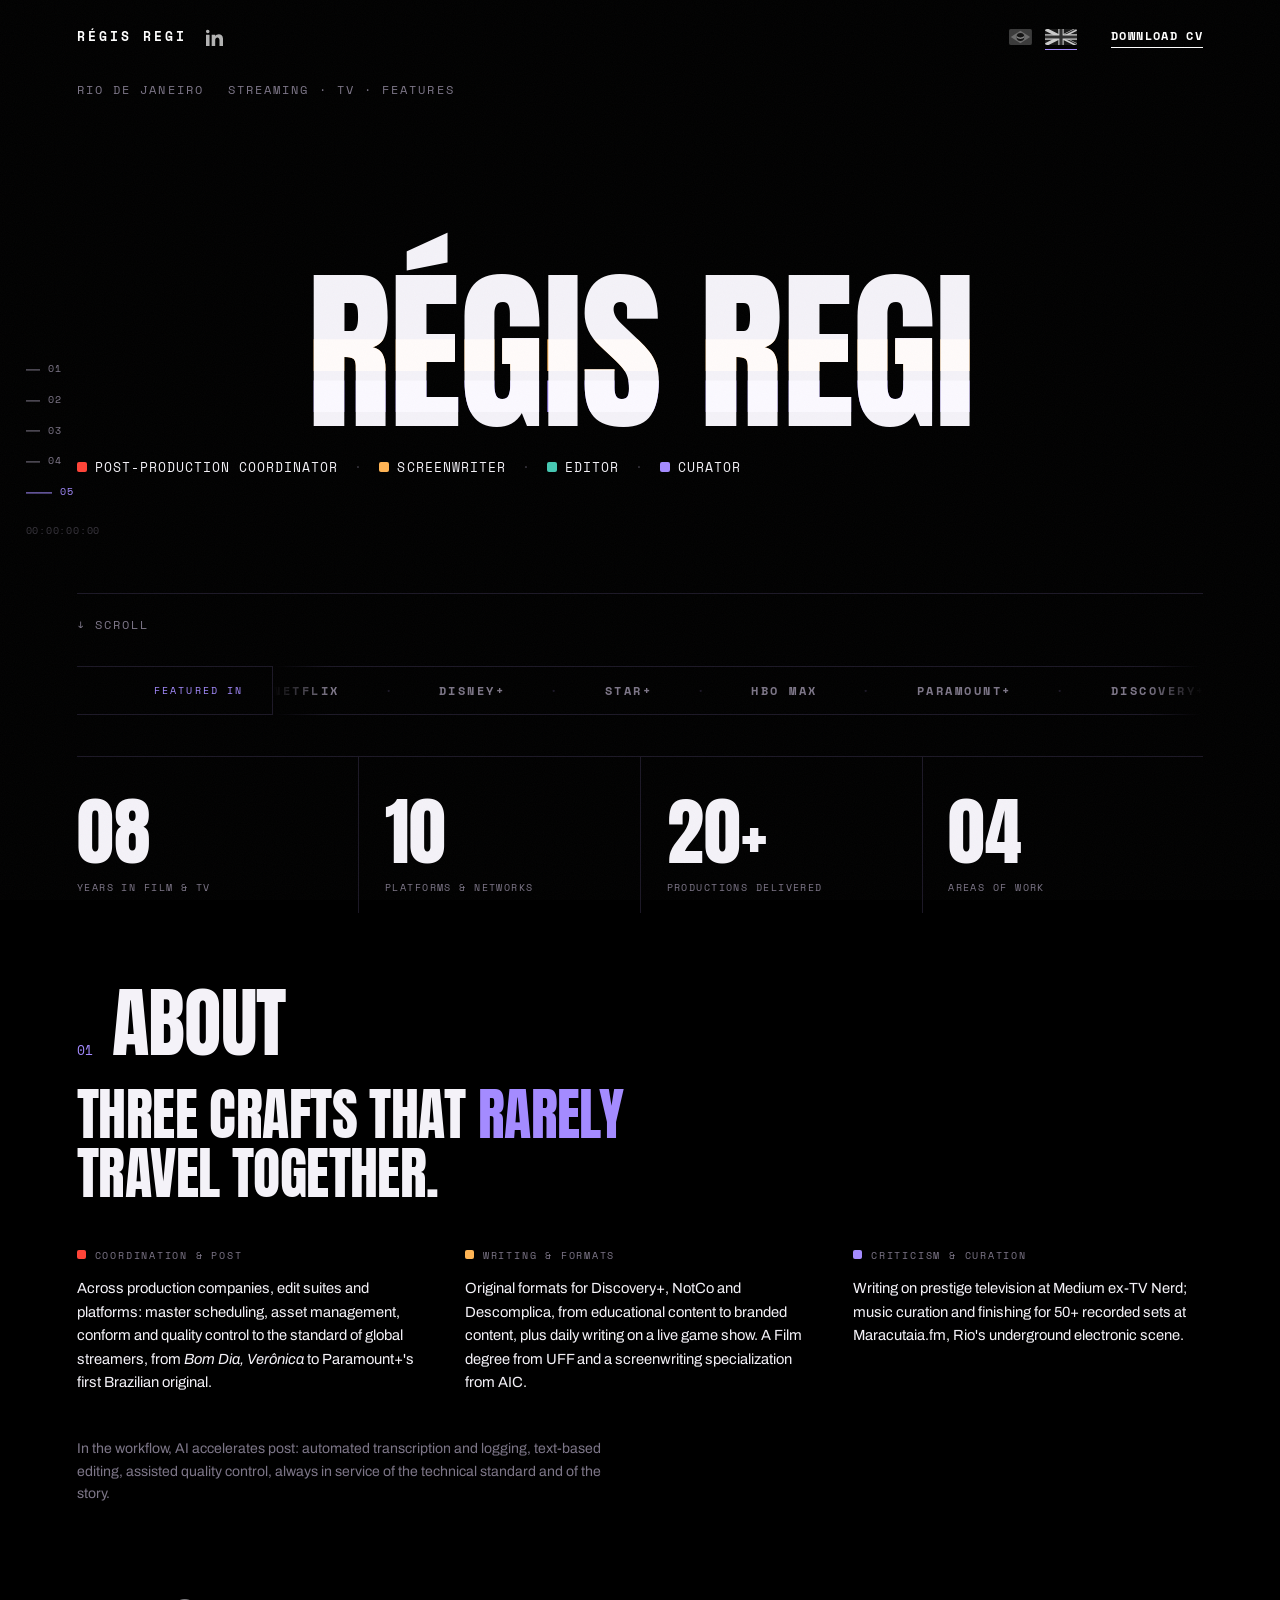
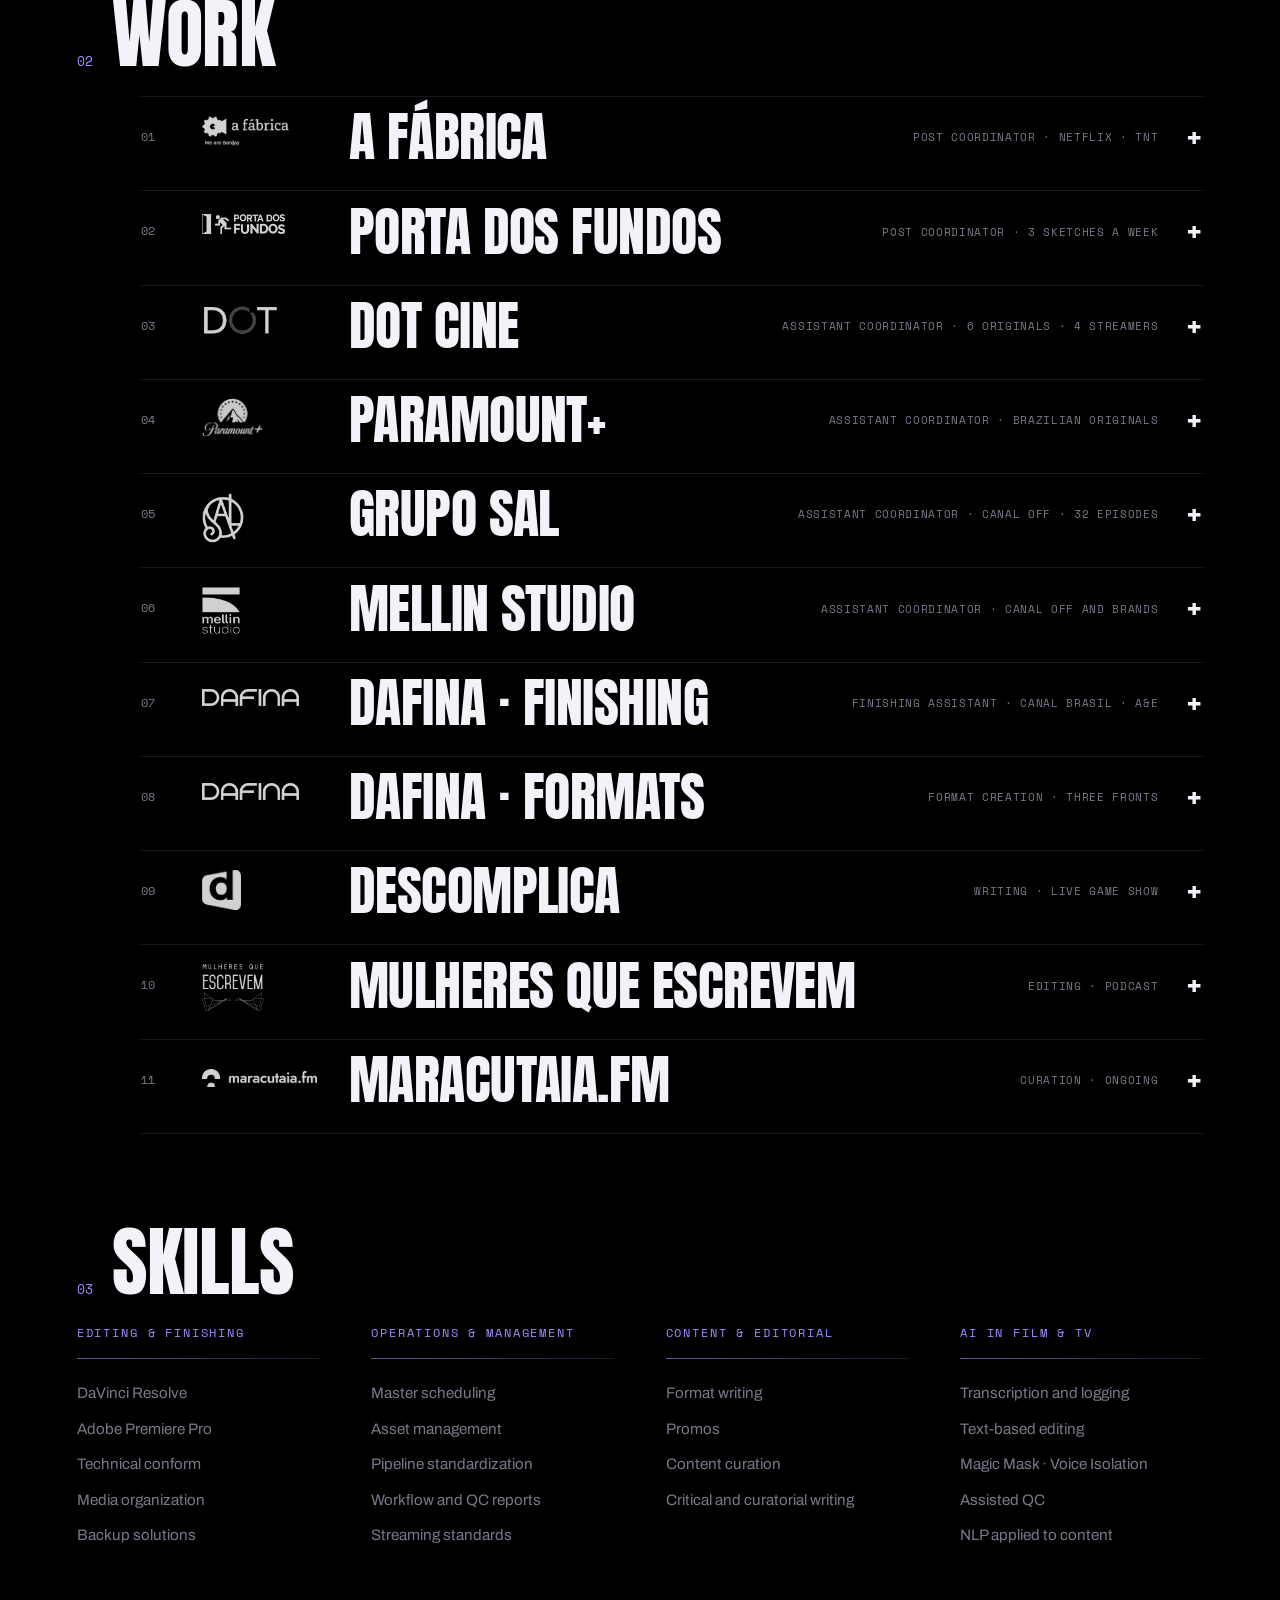
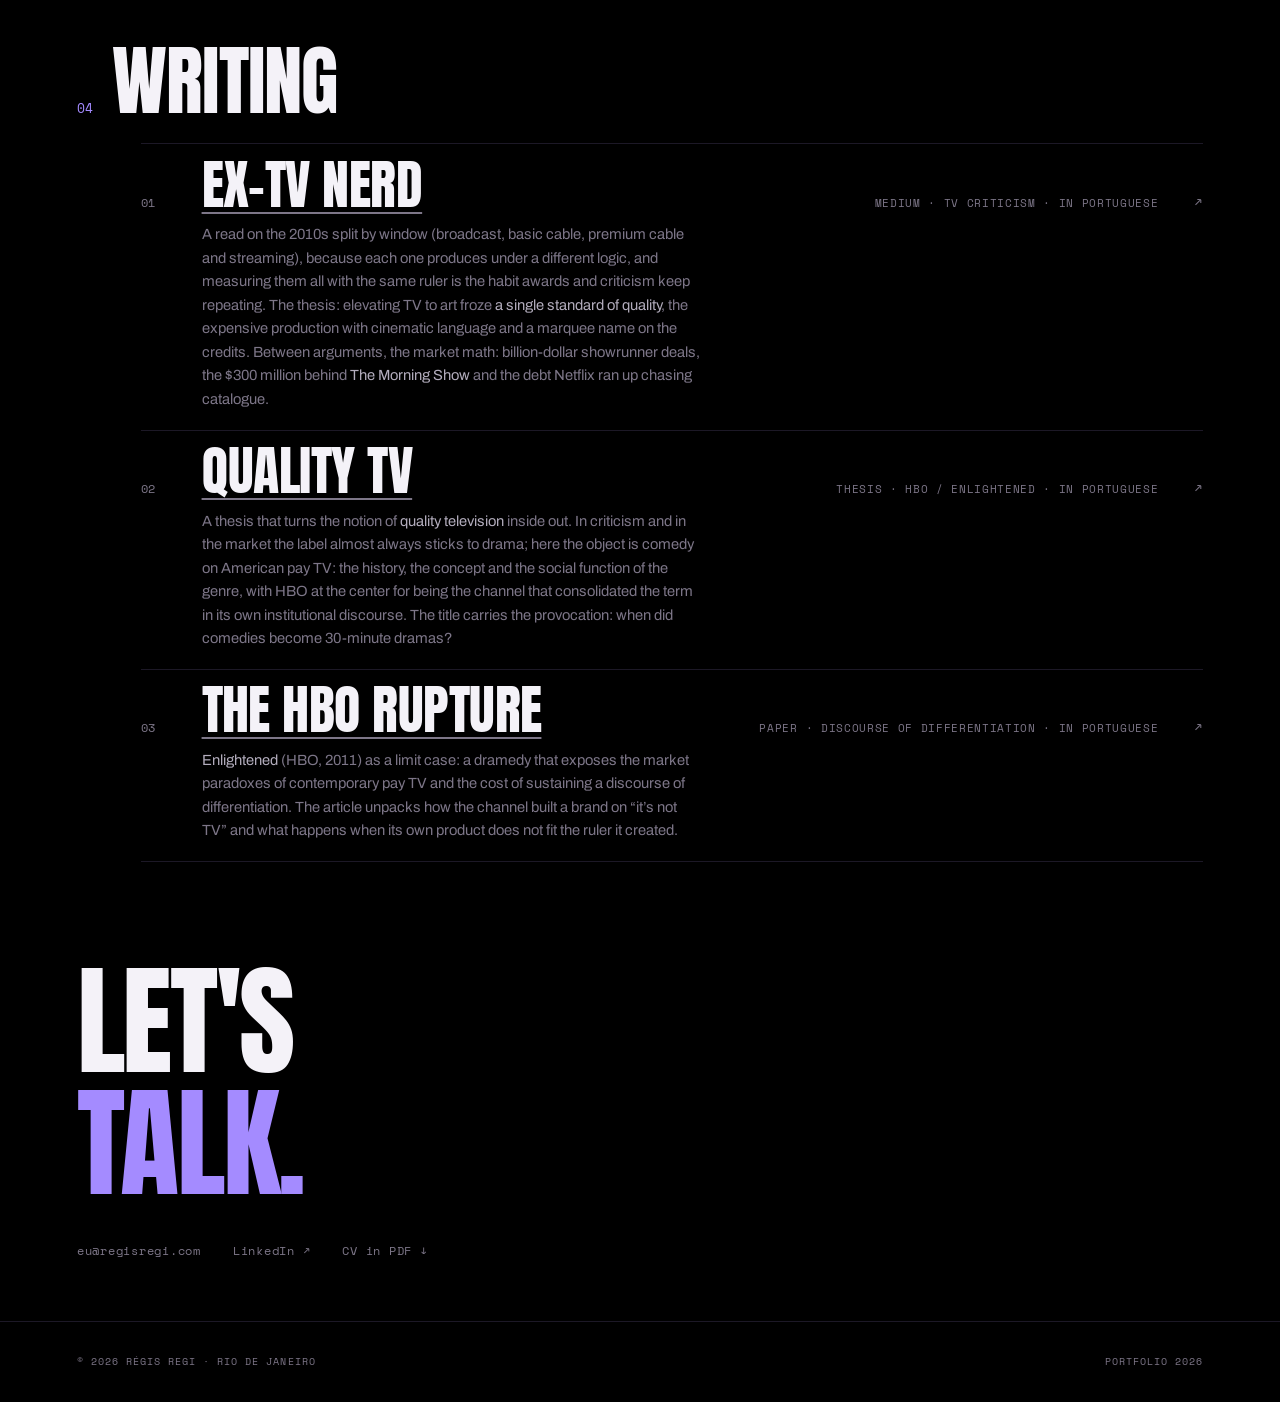
==== commit 78286fea: "Hero perde o lede; fica só o fio e o "role" A pedido do dono sai a frase "Do conform de originais pa" ====
--- a/en/index.html
+++ b/en/index.html
@@ -31,7 +31,7 @@
   <link rel="preconnect" href="https://fonts.gstatic.com" crossorigin>
   <link href="https://fonts.googleapis.com/css2?family=Anton&family=Archivo:wght@400;500;600;700&family=Space+Mono:wght@400;700&display=swap" rel="stylesheet">
   <link rel="stylesheet" href="../css/tokens.css?v=16772c9d">
-  <link rel="stylesheet" href="../css/site.css?v=48ae9370">
+  <link rel="stylesheet" href="../css/site.css?v=8a2729b7">
   <!-- Google Analytics 4 (same block as index.html and analise.html) -->
   <script async src="https://www.googletagmanager.com/gtag/js?id=G-R19SB2FGP1"></script>
   <script>
@@ -164,7 +164,6 @@
       </p>
 
       <div class="hero-foot">
-        <p>From conform on originals for global streamers to curating the underground electronic music of Rio de Janeiro.</p>
         <span class="mono hero-scroll">↓ Scroll</span>
       </div>
 
--- a/css/site.css
+++ b/css/site.css
@@ -351,7 +351,6 @@
   gap: 2rem; flex-wrap: wrap; margin-top: clamp(1.2rem, 3vh, 2.2rem);
   border-top: 1px solid var(--line); padding-top: 1.4rem;
 }
-.hero-foot p { max-width: 46ch; font-size: clamp(.95rem, 1.3vw, 1.1rem); color: var(--ink); }
 .hero-scroll { white-space: nowrap; }
 
 /* as duas âncoras do hero moram AQUI e não junto de .hero: a regra de
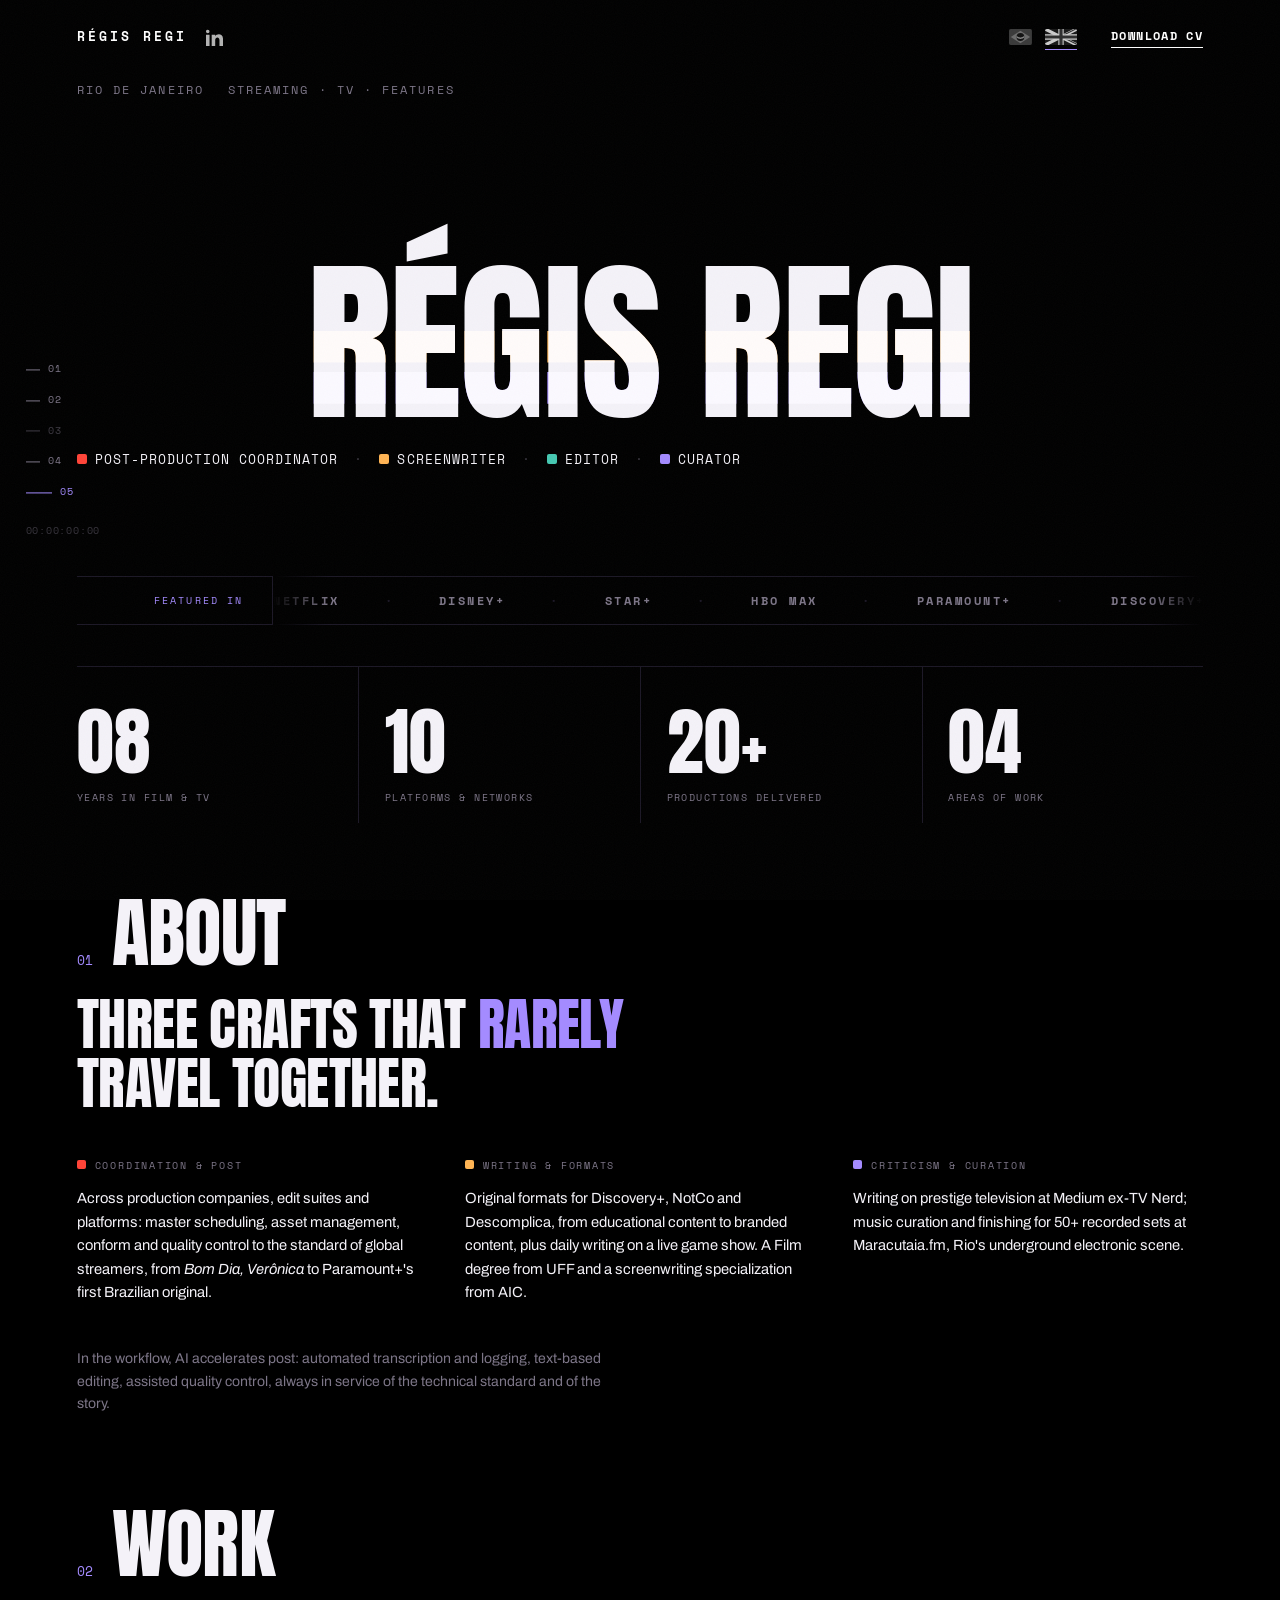
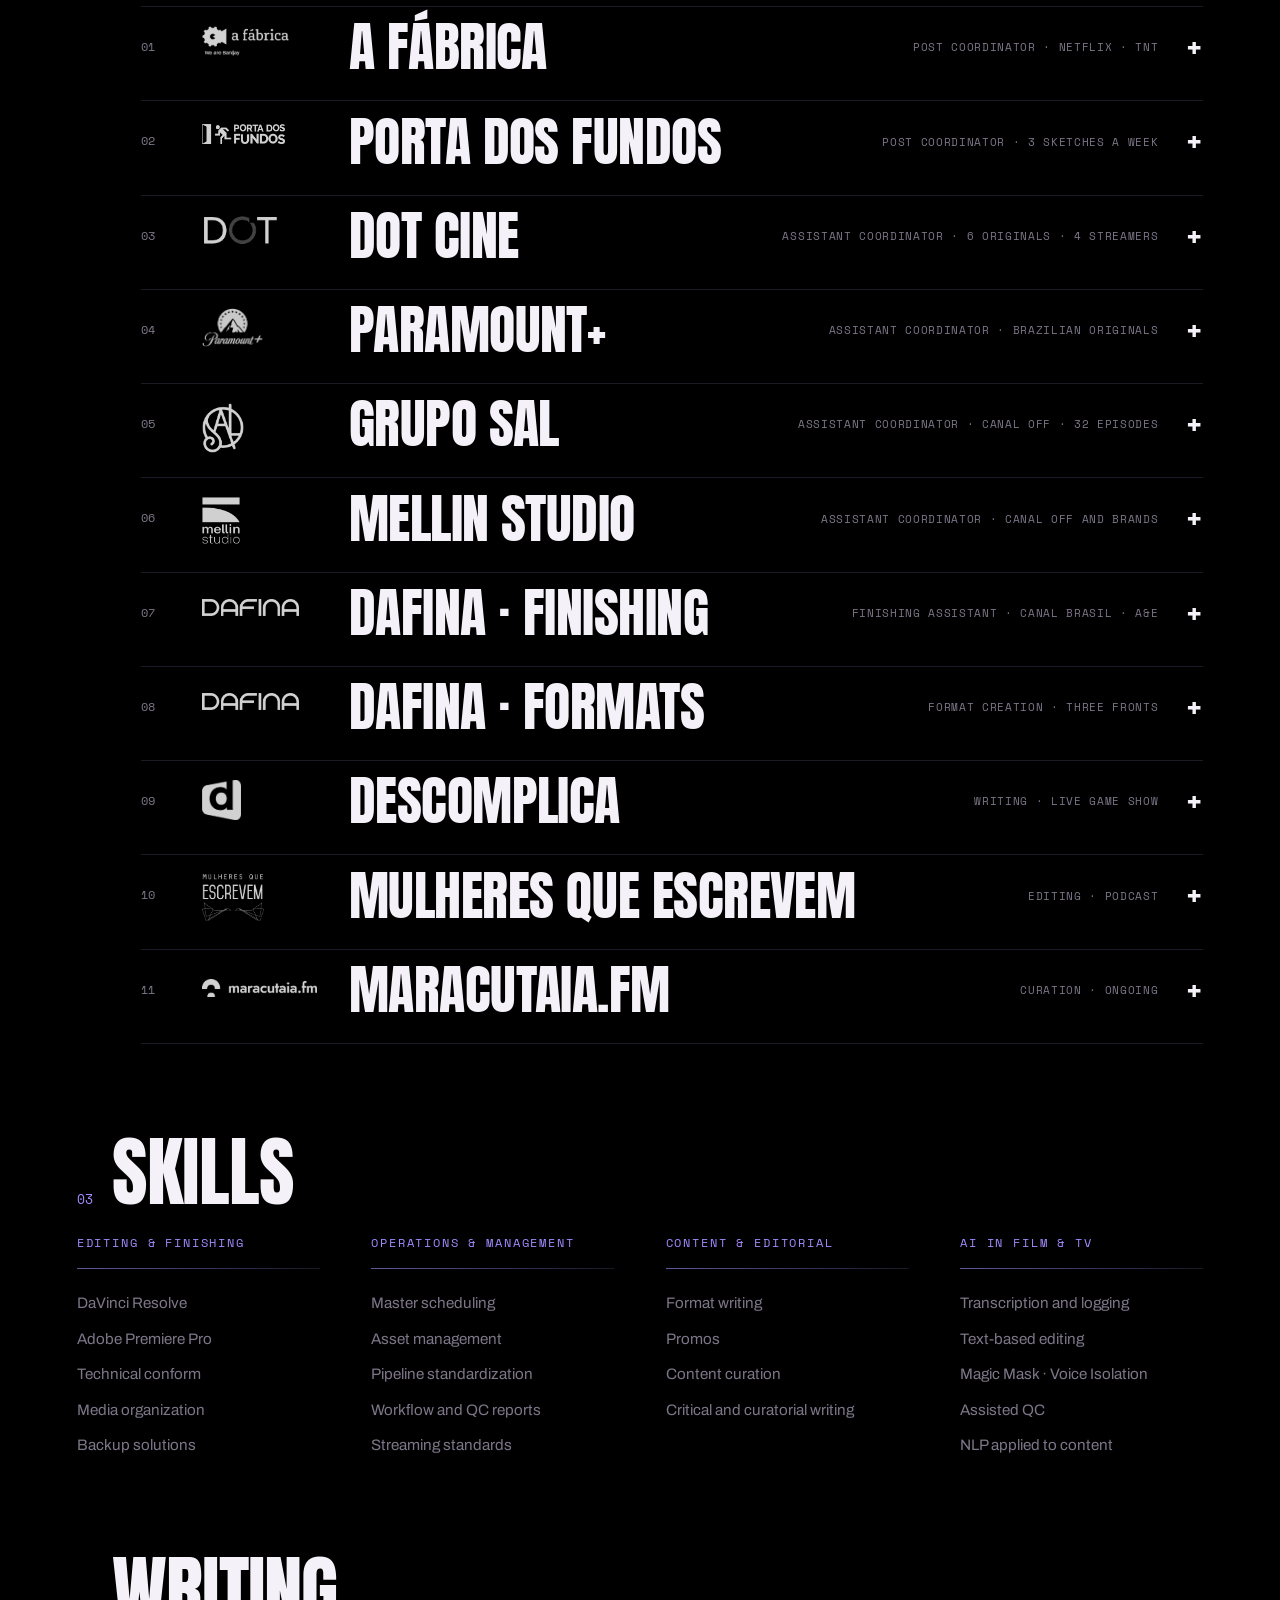
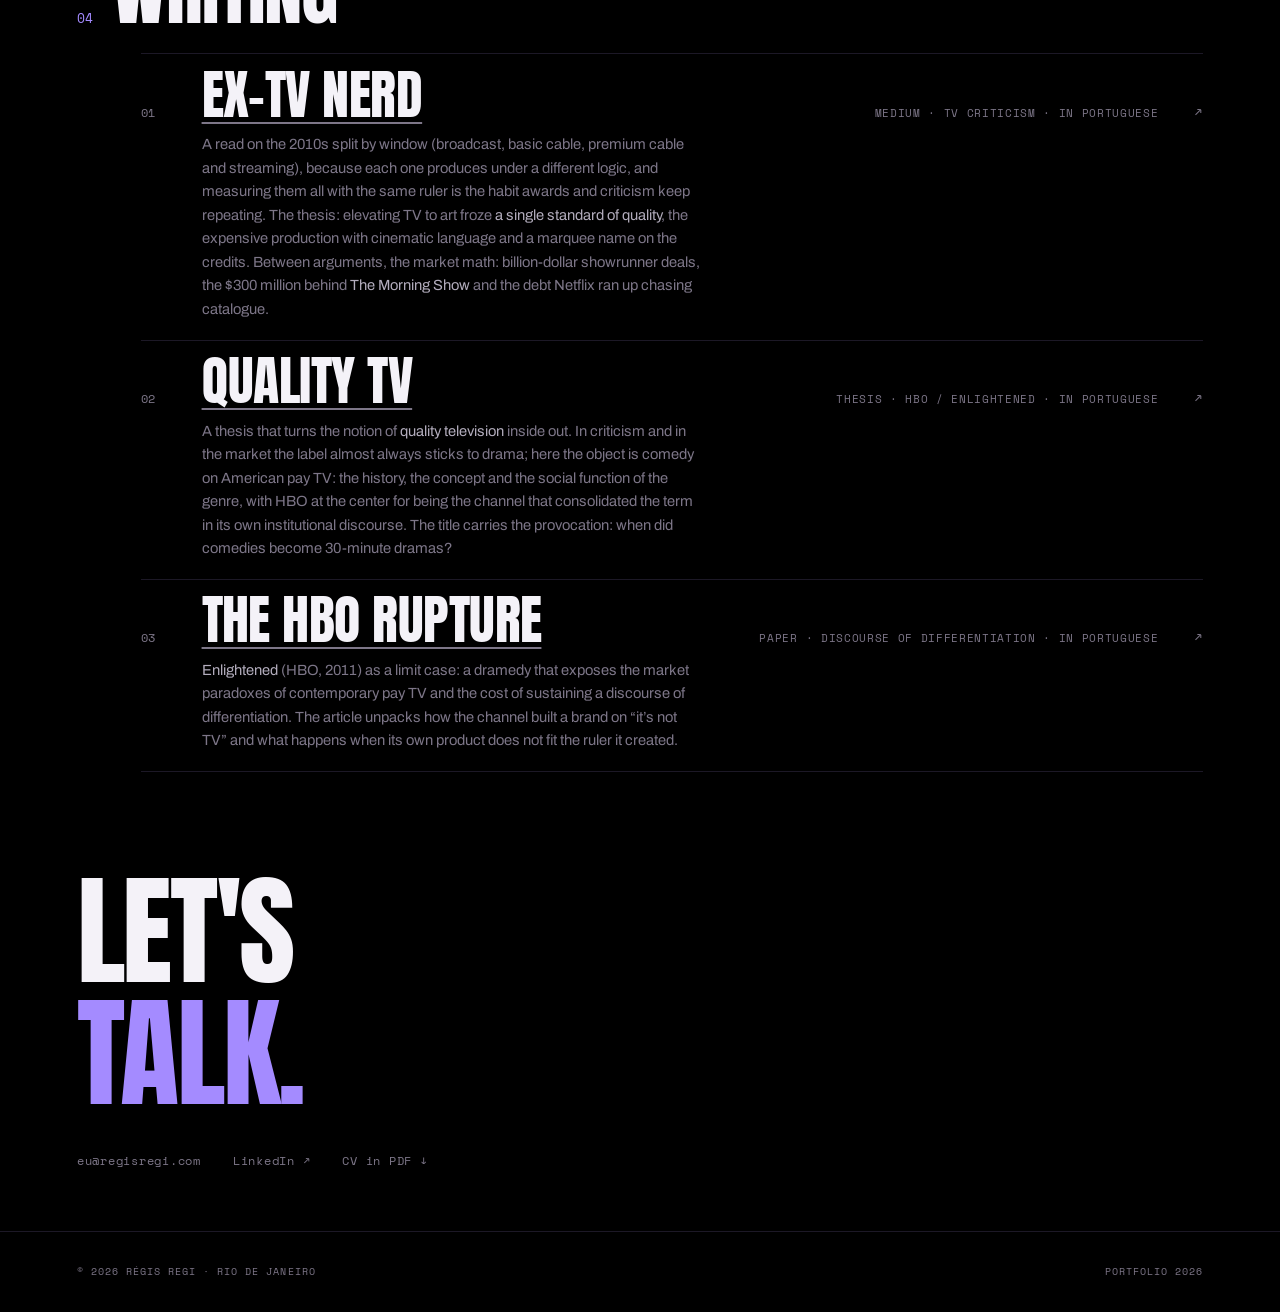
==== commit 895e3927: "Hero perde o rodapé inteiro; a faixa "Exibido em" vira o pé do quadro A pedido do dono sai também o " ====
--- a/en/index.html
+++ b/en/index.html
@@ -31,7 +31,7 @@
   <link rel="preconnect" href="https://fonts.gstatic.com" crossorigin>
   <link href="https://fonts.googleapis.com/css2?family=Anton&family=Archivo:wght@400;500;600;700&family=Space+Mono:wght@400;700&display=swap" rel="stylesheet">
   <link rel="stylesheet" href="../css/tokens.css?v=16772c9d">
-  <link rel="stylesheet" href="../css/site.css?v=8a2729b7">
+  <link rel="stylesheet" href="../css/site.css?v=1e7199c3">
   <!-- Google Analytics 4 (same block as index.html and analise.html) -->
   <script async src="https://www.googletagmanager.com/gtag/js?id=G-R19SB2FGP1"></script>
   <script>
@@ -163,10 +163,6 @@
         <span><span class="dot dot-curadoria" aria-hidden="true"></span>Curator</span>
       </p>
 
-      <div class="hero-foot">
-        <span class="mono hero-scroll">↓ Scroll</span>
-      </div>
-
       <div class="marcas">
         <span class="marcas-rot" aria-hidden="true">Featured in</span>
         <div class="marcas-faixa">
--- a/css/site.css
+++ b/css/site.css
@@ -197,7 +197,10 @@
    233px mortos em cima e 273px embaixo num 1440x900, com os quatro
    elementos amontoados no meio. Duas mudanças:
 
-   1. O quadro cai para 84svh. Continua sendo tela cheia na leitura, mas
+   1. O quadro cai para 84svh (depois 74svh: sem lede e sem "role" o
+      conteúdo do hero encolheu mais 92px e a folga voltou a abrir, 204px
+      acima do nome num 1440x900; 74svh devolve ~150). Continua sendo
+      tela cheia na leitura, mas
       deixa a faixa "Exibido em" espiar por baixo — o vazio vira convite a
       rolar em vez de margem morta.
    2. Sai o justify-content: center. A sobrelinha ancora no topo, o nome
@@ -208,7 +211,7 @@
    Resultado medido: a maior folga cai de 273px para 148px num 1440x900, e
    fica entre 109 e 192px de 1280x720 a 1920x1080. */
 .hero {
-  min-height: 84svh; display: flex; flex-direction: column; justify-content: flex-start;
+  min-height: 74svh; display: flex; flex-direction: column; justify-content: flex-start;
   padding: clamp(4.5rem, 9vh, 6rem) var(--edge) clamp(2.2rem, 4.5vh, 3rem);
 }
 /* Teto do quadro em janela ALTA: celular em "ver versão para computador",
@@ -222,8 +225,8 @@
    621px acima do nome e 569px acima do lede: dois buracos pretos entre
    sobrelinha, nome e rodapé. No iPad em pé (820x1180) eram 286px e 235px.
 
-   O quadro passa a ter teto proporcional à LARGURA: 68vw é o 84svh de uma
-   janela 5:4 (67,2, arredondado para cima), a mais quadrada que um monitor
+   O quadro passa a ter teto proporcional à LARGURA: 60vw é o 74svh de uma
+   janela 5:4 (59,2, arredondado para cima), a mais quadrada que um monitor
    tem, então de 5:4 para mais largo (16:10, 16:9, iPad deitado) o svh já é
    menor e não muda um pixel.
    Em janela mais alta que larga o quadro para de crescer com a altura e
@@ -234,21 +237,21 @@
    automática de cada lado em 980x2000 (96px sobrelinha→nome, 80px
    frentes→lede), contra 621px e 569px. */
 @media (min-width: 701px) {
-  .hero { min-height: min(84svh, 68vw); }
+  .hero { min-height: min(74svh, 60vw); }
 }
 /* Com o teto valendo, o quadro pode ficar preso ao conteúdo (iPad em pé,
    768 a 820px de largura: o nome escala com a largura e as margens em rem
    não), e aí a margem automática do rodapé zera: o fio do lede colava a
    8px das frentes. Piso na folga que cresce com a MORDIDA do teto,
-   84svh − 68vw: é zero enquanto 84svh cabe em 68vw (monitor e tablet
+   74svh − 60vw: é zero enquanto 74svh cabe em 60vw (monitor e tablet
    deitado não mudam, e lá a margem automática nunca cai abaixo de 34px),
    sobe em rampa contínua a partir da razão 84:68 e para no clamp que
-   .hero-foot declara em margin-top e a âncora margin-top:auto sobrescreve.
+   .marcas declararia em margin-top e a âncora margin-top:auto sobrescreve.
    Rampa, e não media query de aspect-ratio: a MQ lê a janela de layout e
    o teto lê svh, duas alturas que podem divergir no celular, e o degrau
    redistribuía 12 a 16px entre as folgas ao cruzar a razão redimensionando. */
 @media (min-width: 701px) {
-  .hero-roles { margin-bottom: clamp(0px, calc(84svh - 68vw), clamp(1.2rem, 3vh, 2.2rem)); }
+  .hero-roles { margin-bottom: clamp(0px, calc(74svh - 60vw), clamp(1.2rem, 3vh, 2.2rem)); }
 }
 
 .hero-eyebrow {
@@ -346,20 +349,11 @@
 .dot-curadoria { background: var(--curadoria); }
 .hero-roles .sep { color: var(--dim); opacity: .5; }
 
-.hero-foot {
-  display: flex; justify-content: space-between; align-items: flex-end;
-  gap: 2rem; flex-wrap: wrap; margin-top: clamp(1.2rem, 3vh, 2.2rem);
-  border-top: 1px solid var(--line); padding-top: 1.4rem;
-}
-.hero-scroll { white-space: nowrap; }
-
-/* as duas âncoras do hero moram AQUI e não junto de .hero: a regra de
-   .hero-foot acima define margin-top e, vindo depois, vencia a âncora —
-   o rodapé colava no lede e a folga toda ia para cima do nome (medido:
-   203px contra os 148px previstos). Mesma especificidade, quem decide é
-   a ordem. */
+/* âncora de cima do hero: a sobrelinha fica no topo, o nome flutua, e a
+   folga se divide entre esta margem e a da faixa "Exibido em" (abaixo,
+   na regra de .marcas). O rodapé do hero (lede e "role") saiu a pedido
+   do dono; a faixa passou a ser o pé do quadro. */
 .hero-name { margin-top: auto; }
-.hero-foot { margin-top: auto; }
 
 /* ---------- glitch do nome: "corte de fita" ----------
    Duas fatias do nome saltam na lateral em amarelo (roteiro) e violeta
@@ -427,7 +421,11 @@
    segunda cópia começa, então o laço não salta. O rótulo fica fixo à
    esquerda para responder "que lista é essa" sem precisar de legenda
    separada. */
-.marcas { display: flex; align-items: stretch; margin-top: clamp(1.4rem, 3.5vh, 2.4rem); }
+/* margin-top: auto é a âncora de baixo do hero (a de cima é .hero-name):
+   com o rodapé do hero fora, a faixa é o pé do quadro e divide a folga
+   com o nome. O mínimo entre frentes e faixa em janela alta continua
+   sendo a rampa de margin-bottom de .hero-roles. */
+.marcas { display: flex; align-items: stretch; margin-top: auto; }
 .marcas-rot {
   flex: 0 0 auto; display: flex; align-items: center;
   padding: 0 clamp(1rem, 2.5vw, 1.8rem) 0 var(--edge);
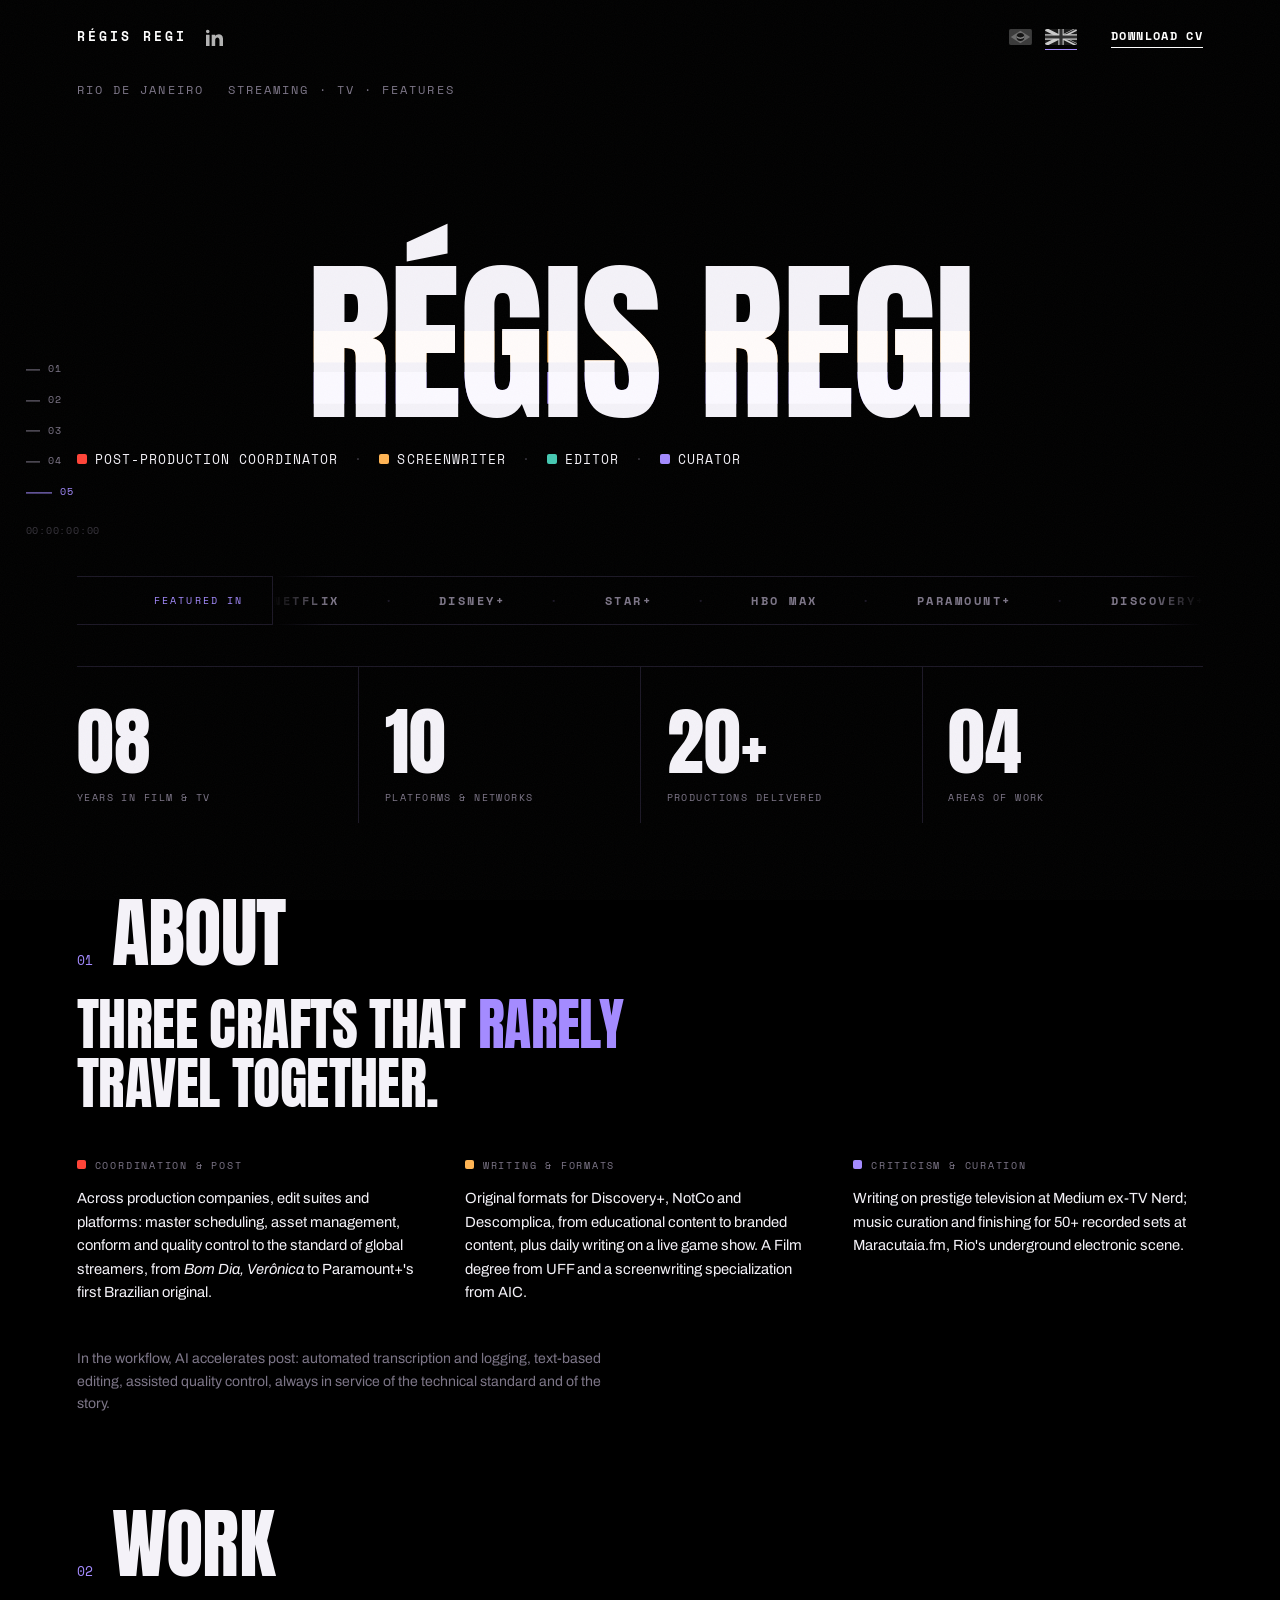
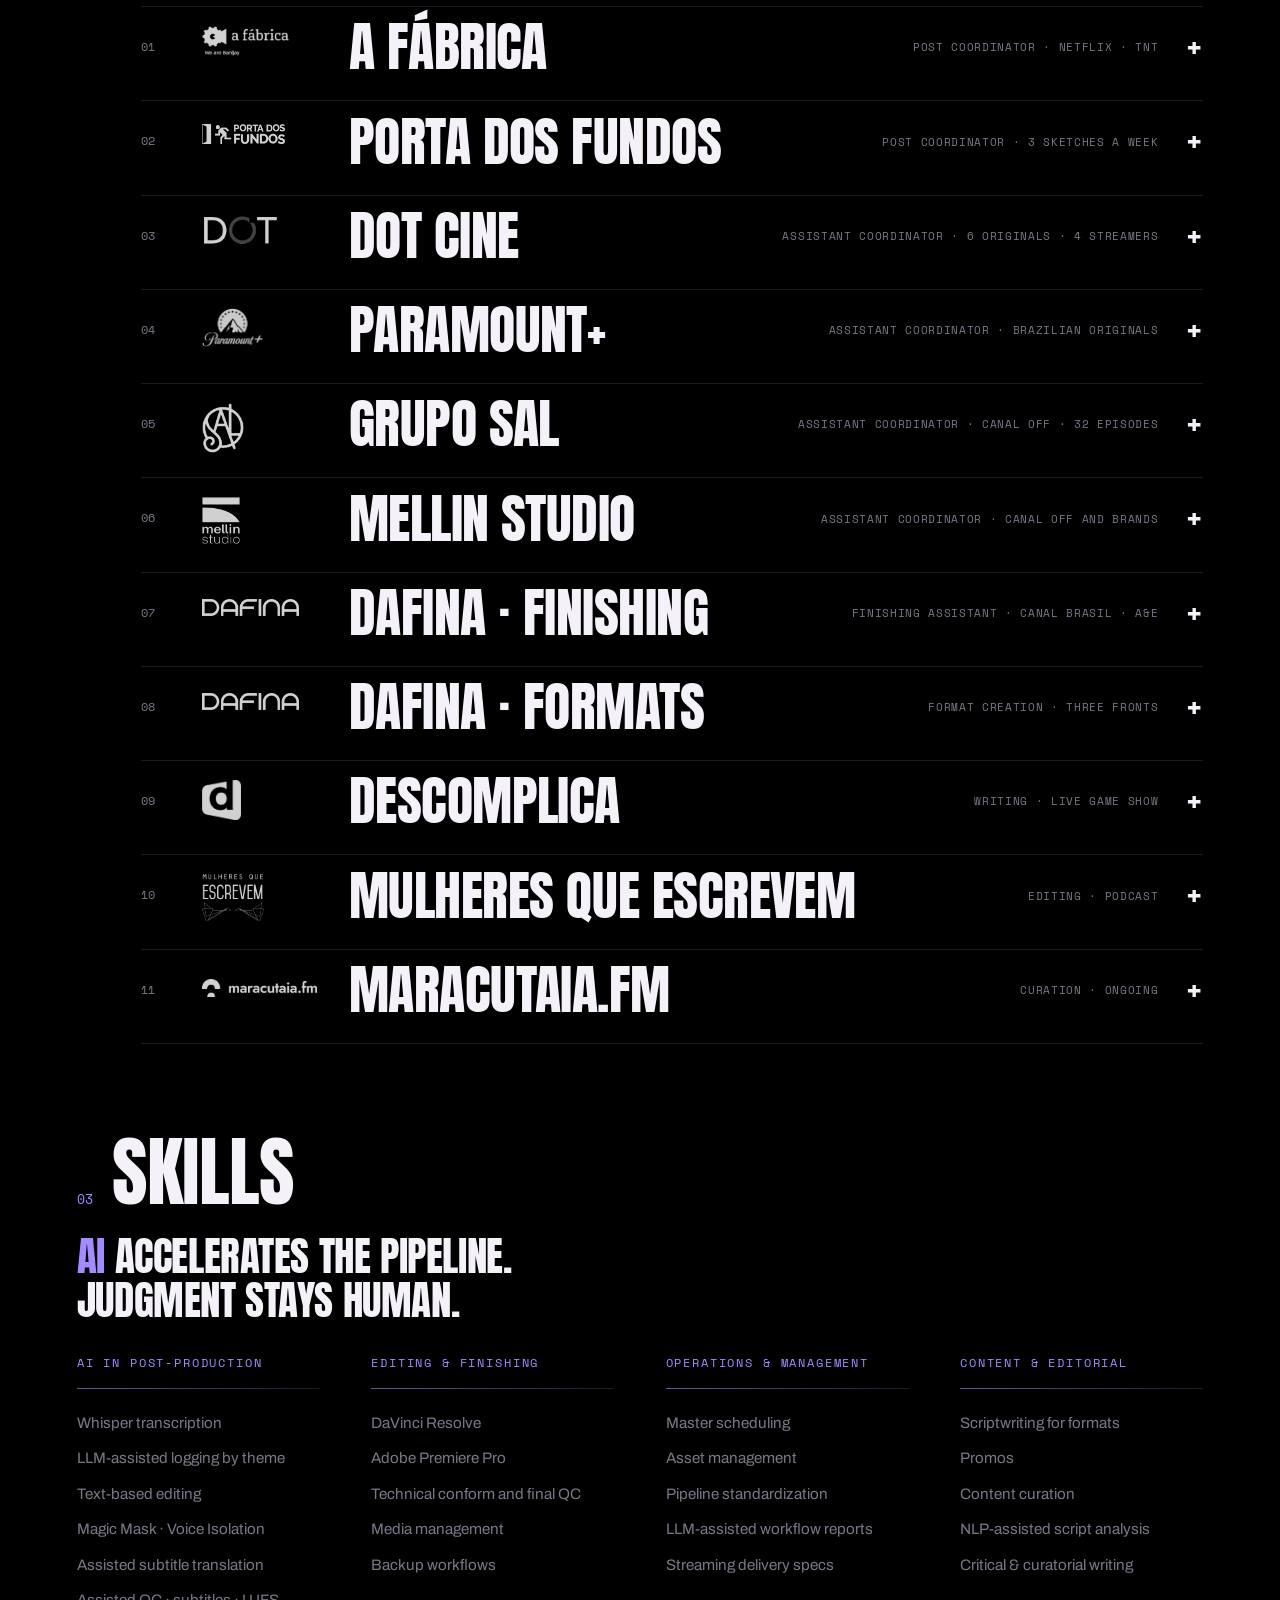
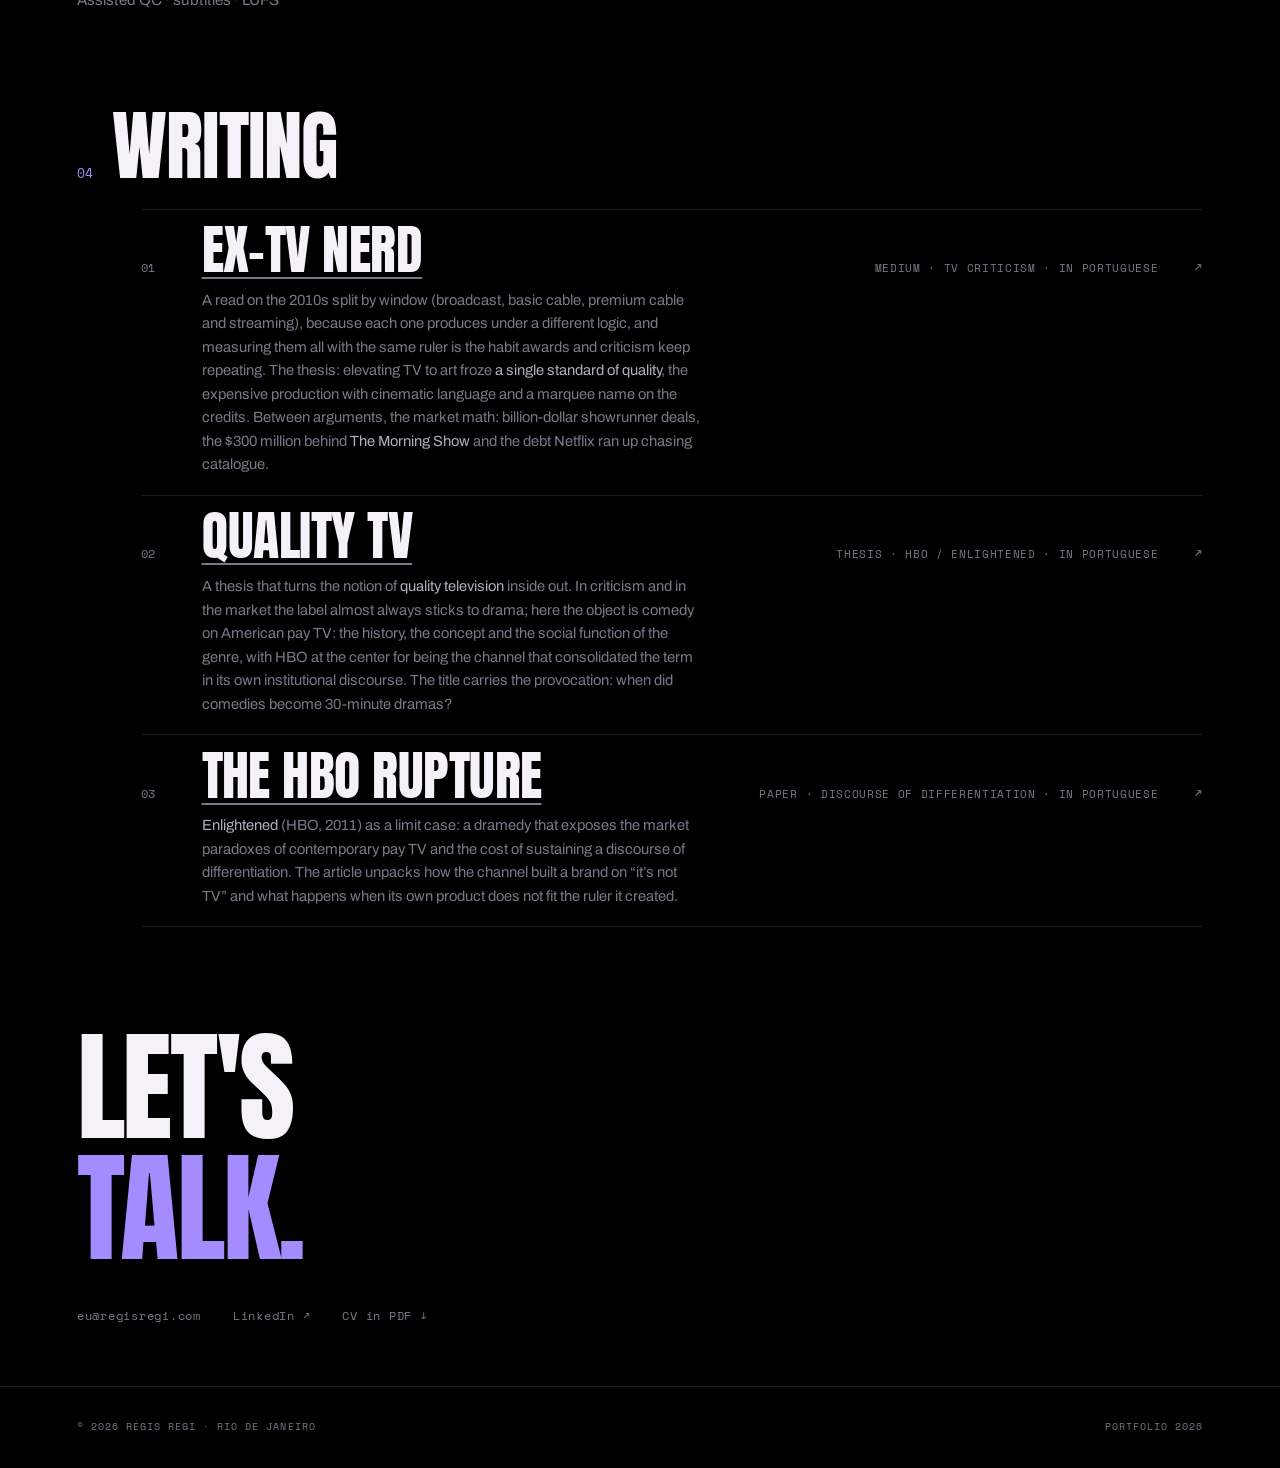
==== commit e2649fc5: "Competências com a IA na frente: coluna primeira, lede e itens nomeados A pedido do dono, ênfase no " ====
--- a/en/index.html
+++ b/en/index.html
@@ -31,7 +31,7 @@
   <link rel="preconnect" href="https://fonts.gstatic.com" crossorigin>
   <link href="https://fonts.googleapis.com/css2?family=Anton&family=Archivo:wght@400;500;600;700&family=Space+Mono:wght@400;700&display=swap" rel="stylesheet">
   <link rel="stylesheet" href="../css/tokens.css?v=16772c9d">
-  <link rel="stylesheet" href="../css/site.css?v=1e7199c3">
+  <link rel="stylesheet" href="../css/site.css?v=7390d9d7">
   <!-- Google Analytics 4 (same block as index.html and analise.html) -->
   <script async src="https://www.googletagmanager.com/gtag/js?id=G-R19SB2FGP1"></script>
   <script>
@@ -749,22 +749,26 @@
     <!-- 03 SKILLS -->
     <section id="skills">
       <div class="head cut"><span class="n">03</span><h2>Skills</h2></div>
+      <!-- abertura da seção: a tese da IA no fluxo, em display, antes das
+           colunas. Vive num .cut próprio para não entrar na contagem do
+           escalonamento das colunas (.cols.cut > *:nth-child). -->
+      <div class="comp-abre cut"><p class="comp-lede"><em>AI</em> accelerates the pipeline. Judgment stays human.</p></div>
       <div class="cols cut">
         <div class="col">
+          <h3>AI in post-production</h3>
+          <ul><li>Whisper transcription</li><li>LLM-assisted logging by theme</li><li>Text-based editing</li><li>Magic Mask · Voice Isolation</li><li>Assisted subtitle translation</li><li>Assisted QC · subtitles · LUFS</li></ul>
+        </div>
+        <div class="col">
           <h3>Editing &amp; finishing</h3>
-          <ul><li>DaVinci Resolve</li><li>Adobe Premiere Pro</li><li>Technical conform</li><li>Media organization</li><li>Backup solutions</li></ul>
+          <ul><li>DaVinci Resolve</li><li>Adobe Premiere Pro</li><li>Technical conform and final QC</li><li>Media management</li><li>Backup workflows</li></ul>
         </div>
         <div class="col">
           <h3>Operations &amp; management</h3>
-          <ul><li>Master scheduling</li><li>Asset management</li><li>Pipeline standardization</li><li>Workflow and QC reports</li><li>Streaming standards</li></ul>
+          <ul><li>Master scheduling</li><li>Asset management</li><li>Pipeline standardization</li><li>LLM-assisted workflow reports</li><li>Streaming delivery specs</li></ul>
         </div>
         <div class="col">
           <h3>Content &amp; editorial</h3>
-          <ul><li>Format writing</li><li>Promos</li><li>Content curation</li><li>Critical and curatorial writing</li></ul>
-        </div>
-        <div class="col">
-          <h3>AI in film &amp; TV</h3>
-          <ul><li>Transcription and logging</li><li>Text-based editing</li><li>Magic Mask · Voice Isolation</li><li>Assisted QC</li><li>NLP applied to content</li></ul>
+          <ul><li>Scriptwriting for formats</li><li>Promos</li><li>Content curation</li><li>NLP-assisted script analysis</li><li>Critical &amp; curatorial writing</li></ul>
         </div>
       </div>
     </section>
--- a/css/site.css
+++ b/css/site.css
@@ -1990,6 +1990,16 @@
   color: var(--accent); padding-bottom: 1rem; margin-bottom: 1rem; border-bottom: 1px solid var(--line);
 }
 .col li { color: var(--dim); font-size: .95rem; padding: .35rem 0; }
+
+/* abertura de Competências: a tese da IA no fluxo, no mesmo desenho do
+   lede de Sobre mas um degrau menor, porque aqui ela apresenta quatro
+   colunas e não a seção inteira. O sujeito (IA) leva o acento. */
+.comp-lede {
+  font-family: var(--display); font-size: clamp(1.5rem, 3.2vw, 2.6rem);
+  line-height: 1.08; text-transform: uppercase; letter-spacing: -.01em;
+  max-width: 30ch; margin: 0 0 clamp(1.6rem, 3.5vh, 2.6rem);
+}
+.comp-lede em { font-style: normal; color: var(--accent); }
 
 /* ---------- contato ---------- */
 .end { min-height: 46svh; display: flex; flex-direction: column; justify-content: center; padding: clamp(3rem, 5.5vh, 4.2rem) var(--edge); }
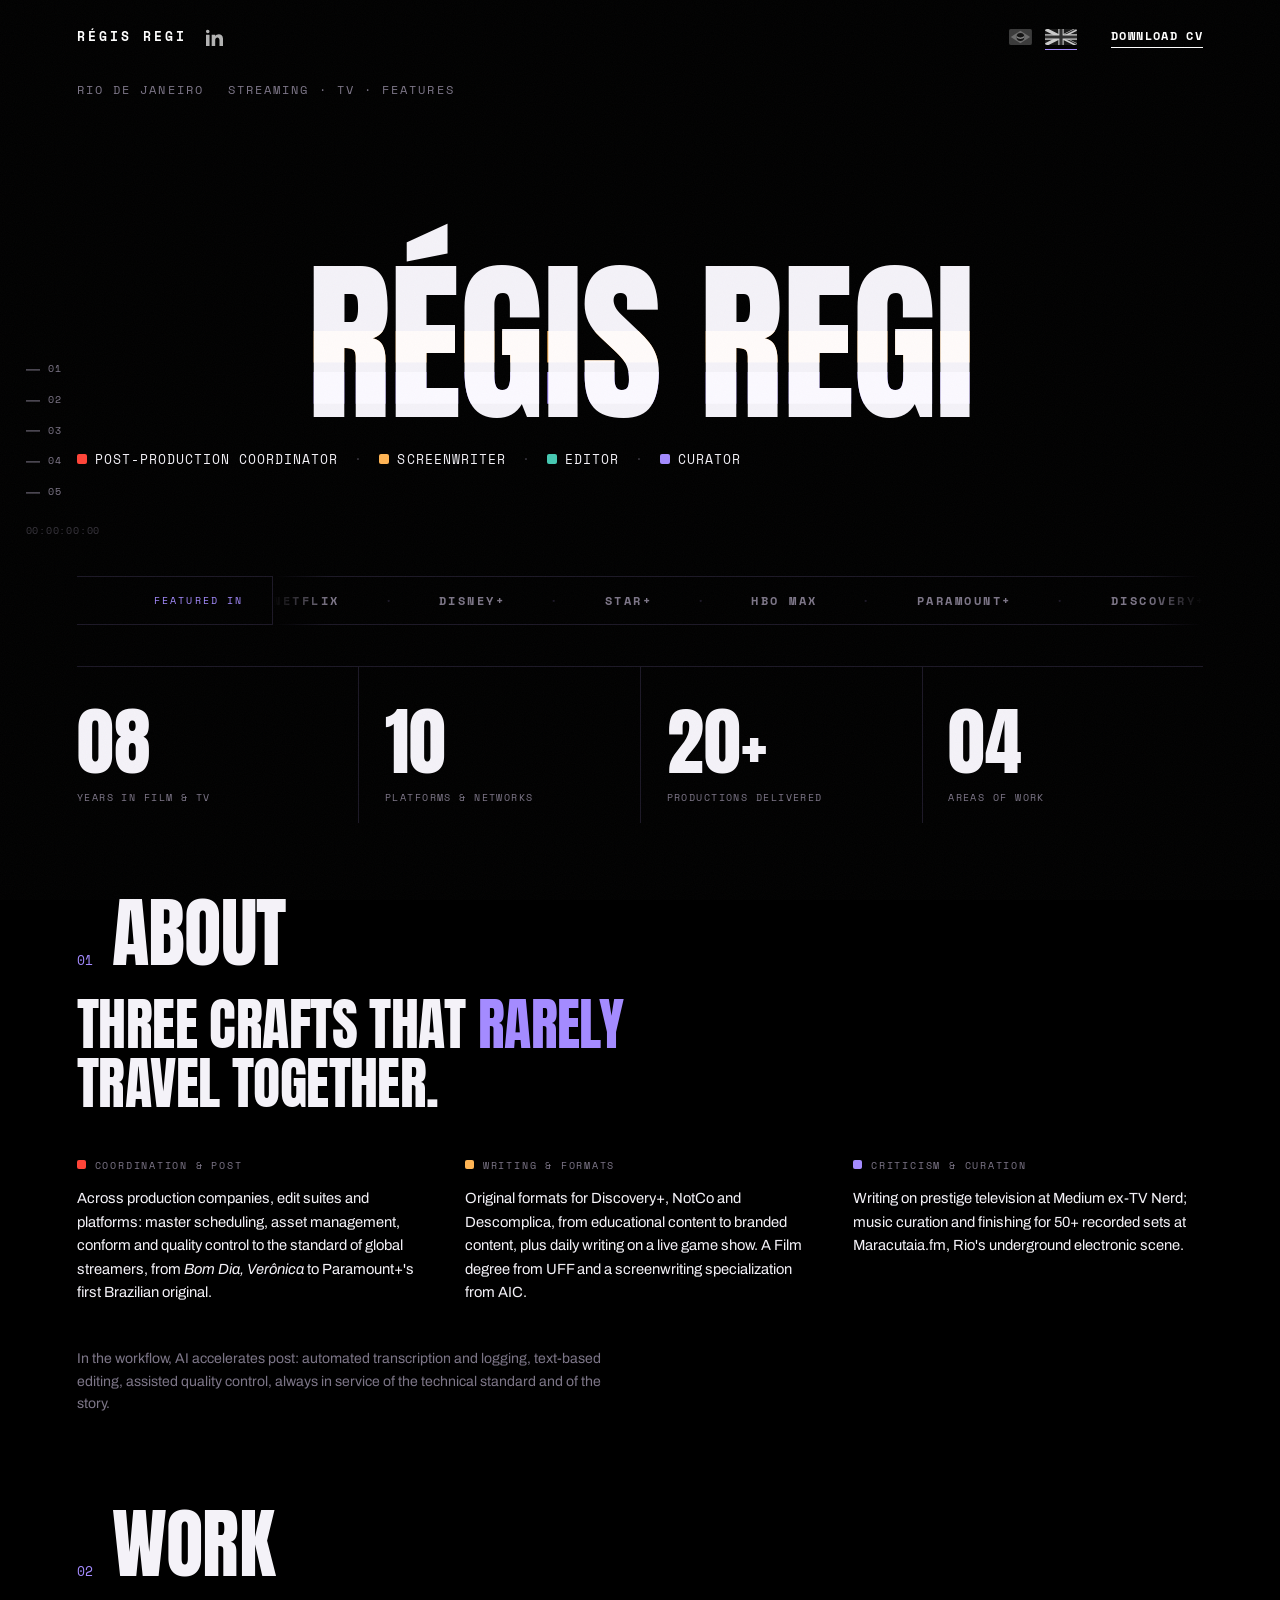
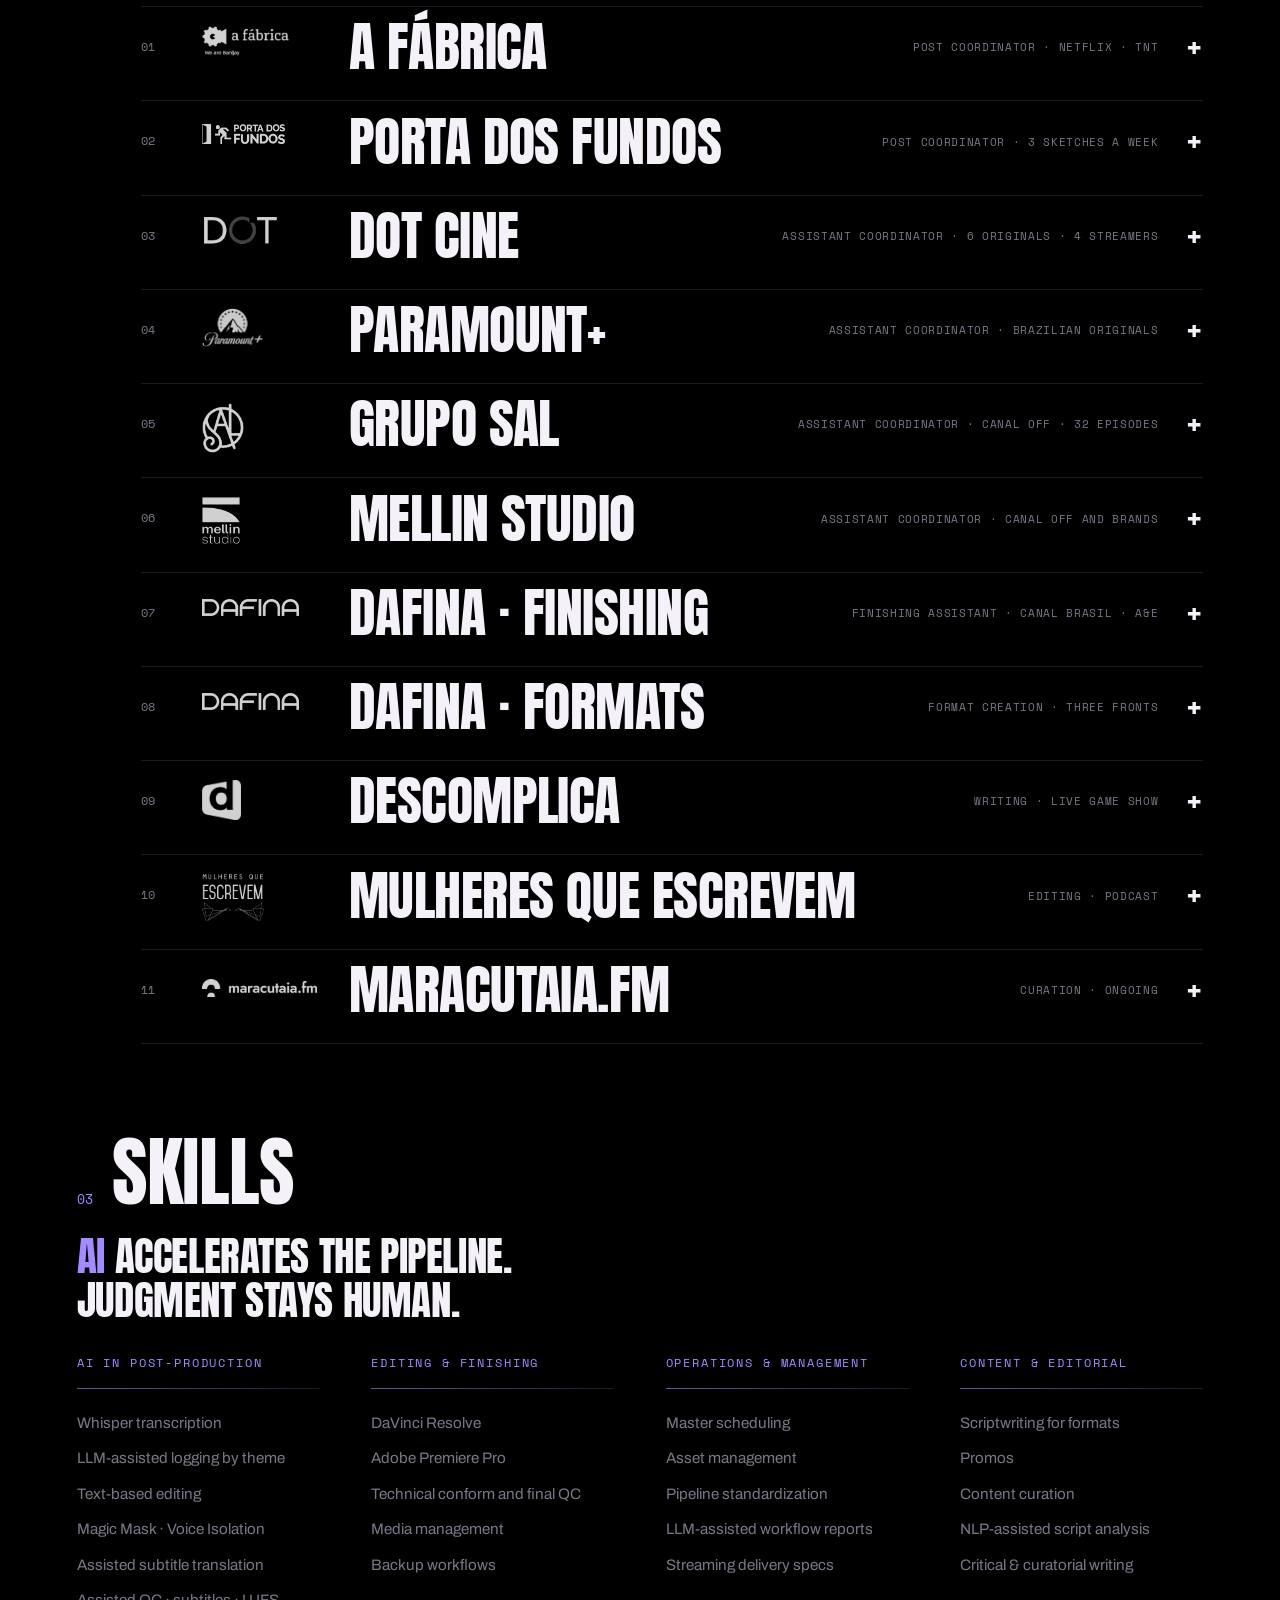
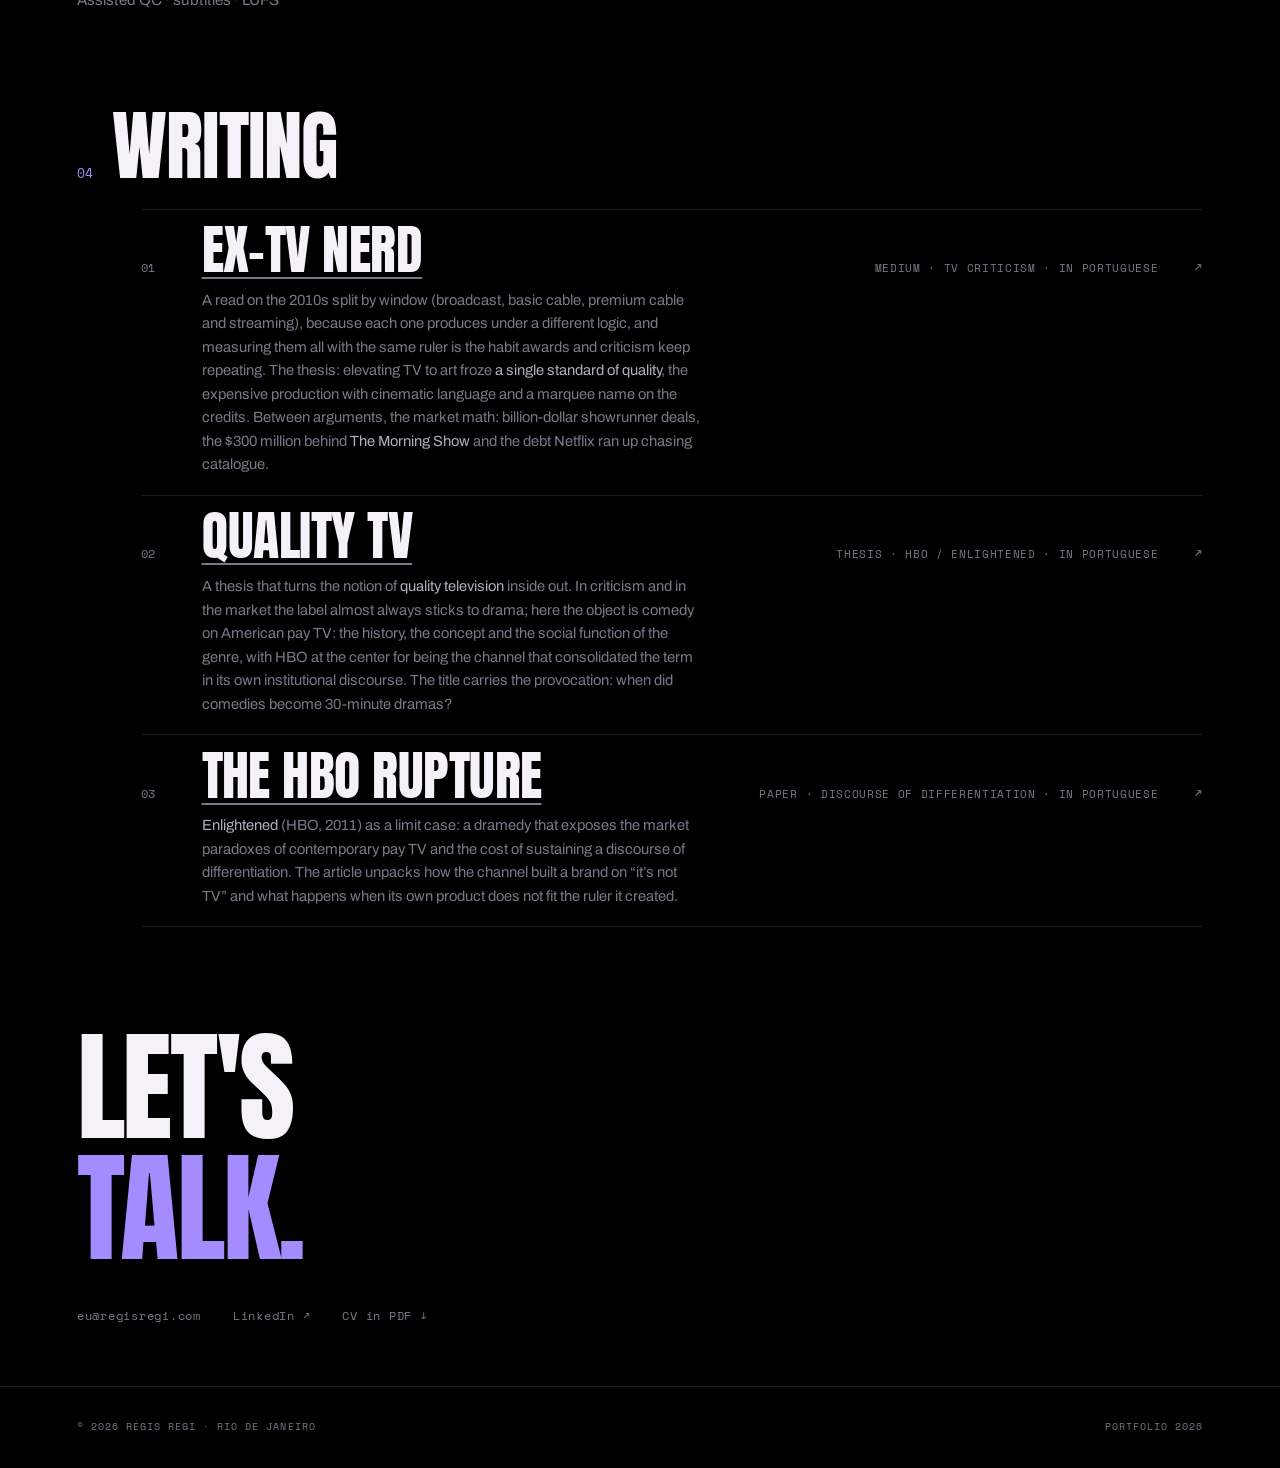
==== commit e7226937: "Navegação, segunda rodada: correções da revisão de quatro lentes Revisão em quatro lentes (lógica, S" ====
--- a/en/index.html
+++ b/en/index.html
@@ -31,7 +31,7 @@
   <link rel="preconnect" href="https://fonts.gstatic.com" crossorigin>
   <link href="https://fonts.googleapis.com/css2?family=Anton&family=Archivo:wght@400;500;600;700&family=Space+Mono:wght@400;700&display=swap" rel="stylesheet">
   <link rel="stylesheet" href="../css/tokens.css?v=16772c9d">
-  <link rel="stylesheet" href="../css/site.css?v=7390d9d7">
+  <link rel="stylesheet" href="../css/site.css?v=5fc7d4c7">
   <!-- Google Analytics 4 (same block as index.html and analise.html) -->
   <script async src="https://www.googletagmanager.com/gtag/js?id=G-R19SB2FGP1"></script>
   <script>
@@ -113,11 +113,11 @@
   <div class="grain" aria-hidden="true"></div>
 
   <nav class="rail" aria-label="Scene index">
-    <a href="#about" data-sec="about">01</a>
-    <a href="#work" data-sec="work">02</a>
-    <a href="#skills" data-sec="skills">03</a>
-    <a href="#writing" data-sec="writing">04</a>
-    <a href="#contact" data-sec="contact">05</a>
+    <a href="#about" data-sec="about">01<span class="rail-nome"> About</span></a>
+    <a href="#work" data-sec="work">02<span class="rail-nome"> Work</span></a>
+    <a href="#skills" data-sec="skills">03<span class="rail-nome"> Skills</span></a>
+    <a href="#writing" data-sec="writing">04<span class="rail-nome"> Writing</span></a>
+    <a href="#contact" data-sec="contact">05<span class="rail-nome"> Contact</span></a>
     <!-- playhead: js/site.js makes the timecode run with scroll -->
     <span class="rail-tc mono" aria-hidden="true">00:00:00:00</span>
   </nav>
@@ -199,7 +199,7 @@
     </div>
 
     <!-- 01 ABOUT -->
-    <section id="about">
+    <section id="about" aria-label="About">
       <div class="head cut"><span class="n">01</span><h2>About</h2></div>
       <div class="about cut">
         <p class="sobre-lede">Three crafts that <em>rarely</em> travel together.</p>
@@ -222,7 +222,7 @@
     </section>
 
     <!-- 02 WORK -->
-    <section id="work">
+    <section id="work" aria-label="Work">
       <div class="head cut"><span class="n">02</span><h2>Work</h2></div>
       <ul class="work cut">
 
@@ -747,7 +747,7 @@
     </section>
 
     <!-- 03 SKILLS -->
-    <section id="skills">
+    <section id="skills" aria-label="Skills">
       <div class="head cut"><span class="n">03</span><h2>Skills</h2></div>
       <!-- abertura da seção: a tese da IA no fluxo, em display, antes das
            colunas. Vive num .cut próprio para não entrar na contagem do
@@ -774,7 +774,7 @@
     </section>
 
     <!-- 04 WRITING -->
-    <section id="writing">
+    <section id="writing" aria-label="Writing">
       <div class="head cut"><span class="n">04</span><h2>Writing</h2></div>
       <ul class="work cut">
         <li class="row row-out">
@@ -822,7 +822,7 @@
     </section>
 
     <!-- 05 CONTACT -->
-    <section class="end cut" id="contact">
+    <section class="end cut" id="contact" aria-label="Contact">
       <h2 class="end-big"><span class="end-ln"><span>Let's</span></span> <span class="end-ln"><span><a class="mail" href="mailto:eu@regisregi.com">talk.</a></span></span></h2>
       <div class="end-links">
         <a href="mailto:eu@regisregi.com">eu@regisregi.com</a>
@@ -965,6 +965,6 @@
   ]
 }
   </script>
-  <script src="../js/site.js?v=d9fec395"></script>
+  <script src="../js/site.js?v=ff620c24"></script>
 </body>
 </html>
--- a/css/site.css
+++ b/css/site.css
@@ -6,7 +6,12 @@
    ============================================================ */
 
 *, *::before, *::after { box-sizing: border-box; }
-html { scroll-behavior: smooth; }
+/* scroll-padding-top: o topo fixo tem ~75px e a seção só ~45px de respiro,
+   então todo salto por âncora (rail, "pular para o trabalho", link com #
+   vindo de fora) pousava com o título 30px debaixo da barra. Com 3.4rem
+   de recuo o título fica inteiro abaixo dela, com folga. Vale para todo
+   salto nativo e para o foco; os scrollTo com conta própria não mudam. */
+html { scroll-behavior: smooth; scroll-padding-top: 3.4rem; }
 body {
   margin: 0; background: var(--bg); color: var(--ink);
   font-family: var(--body); font-size: 1rem; line-height: 1.6;
@@ -59,6 +64,32 @@
 }
 .rail a.on { opacity: 1; color: var(--accent); }
 .rail a.on::before { width: 26px; }
+/* o rail só mostrava 01..05, a meia opacidade e sem hover: o principal
+   controle de navegação do computador não dizia o nome da cena. O nome
+   aparece no hover e no foco, ao lado do número, e fica no HTML para o
+   leitor de tela ("01 Sobre", não "zero um"). Absoluto e sem eventos de
+   ponteiro para não alargar a área do link; fundo da cor da página para
+   não brigar com o texto que estiver atrás. */
+.rail a { position: relative; }
+.rail a:focus-visible { opacity: 1; }
+.rail-nome {
+  position: absolute; left: calc(100% + .7rem); top: 50%; transform: translateY(-50%);
+  white-space: nowrap; pointer-events: none; opacity: 0;
+  color: var(--ink); background: var(--bg); box-shadow: 0 0 0 .35rem var(--bg);
+  text-transform: uppercase; transition: opacity .2s var(--ease);
+}
+/* ponte invisível sobre o vão de .7rem: o ponteiro vai do número ao nome
+   sem perder o :hover. Herda o pointer-events do rótulo, então só existe
+   enquanto ele está à vista. */
+.rail-nome::before { content: ""; position: absolute; right: 100%; top: 0; bottom: 0; width: .7rem; }
+/* "calado" é o Esc (js/site.js): some o nome sem tirar foco nem ponteiro */
+.rail:not(.calado) a:focus-visible .rail-nome { opacity: 1; }
+/* hover só com mouse: no toque (iPad deitado mostra o rail) o :hover
+   grudava depois do toque e o nome ficava aceso sobre o conteúdo */
+@media (hover: hover) and (pointer: fine) {
+  .rail a:hover { opacity: 1; }
+  .rail:not(.calado) a:hover .rail-nome { opacity: 1; pointer-events: auto; }
+}
 /* playhead do rail: timecode que corre com a rolagem, 3px = 1 quadro a 24fps,
    pintado por js/site.js. O rail diz QUAL cena; o timecode dá a posição
    contínua na linha do tempo da página. Textura numérica no limiar da
@@ -713,9 +744,12 @@
   display: grid; grid-template-columns: 2.6rem 1fr auto 1.6rem; align-items: baseline;
   gap: .8rem 1.2rem; padding: clamp(.85rem, 1.6vh, 1.15rem) 0;
   border-bottom: 1px solid var(--line); cursor: pointer; position: relative;
-  /* quem chega por link da faixa "Exibido em" rola até aqui: a margem
-     impede a linha de parar embaixo do topo fixo */
-  scroll-margin-top: clamp(3.8rem, 8vh, 5rem);
+  /* quem chega pelo "Exibido em", por endereço (#dot) ou pela busca rola
+     até aqui: a margem impede a linha de parar embaixo do topo fixo. O
+     piso é 5rem porque a barra tem 75px no computador e 78px no celular:
+     com o piso antigo de 3.8rem, num celular baixo (667px) a linha parava
+     a 61px e o nome ficava debaixo da barra. */
+  scroll-margin-top: clamp(5rem, 8vh, 5.6rem);
 }
 /* ---------- a marca na linha fechada ----------
    As logos saíram do corpo do painel e vieram para o índice, a pedido do
@@ -974,6 +1008,11 @@
 }
 .panel { grid-column: 1 / -1; display: grid; grid-template-rows: 0fr; transition: grid-template-rows .5s var(--ease); }
 .panel > div { overflow: hidden; }
+/* a linha inteira é clicável (cursor: pointer em .row), mas DENTRO do
+   painel aberto só os links agem: sem isto a mão aparecia sobre parágrafo
+   e sobre pôster sem vídeo, prometendo um clique que não existe. Os
+   links recuperam a mão pelo padrão do navegador. */
+.panel { cursor: auto; }
 .row.open .panel { grid-template-rows: 1fr; }
 /* a medida de 70ch é do TEXTO, não do painel: assim o contact sheet pode
    usar a largura inteira da linha e o pôster cresce junto com a tela */
@@ -1041,6 +1080,16 @@
 }
 /* pôster sem material público não é link: fica um pouco recuado */
 .sheet figure.mute img { opacity: .82; }
+/* a seta só entra na legenda de quem SAI do site. O JS tira o target dos
+   pôsteres que abrem a sala de projeção, então o que sobra com target é
+   o que ainda leva para fora (hoje, os do Instagram). Mesmo sentido da
+   seta de Escrita: quer dizer uma coisa só. Decorativa para o leitor de
+   tela (texto alternativo vazio); motor sem a sintaxe fica com a primeira
+   declaração e só mostra a seta. */
+.sheet a[target] + figcaption::after { content: " \2197"; content: " \2197" / ""; }
+/* e, pelo mesmo motivo, some de quem passou a abrir a sala */
+.peca-cta[aria-haspopup="dialog"] span[aria-hidden],
+.playlist[aria-haspopup="dialog"] .playlist-seta { display: none; }
 
 /* ---------- peça de painel: cada subseção é uma peça viva ----------
    Todo painel de Trabalho abre numa peça desenhada, não num parágrafo com
@@ -2030,6 +2079,7 @@
 
 @media (prefers-reduced-motion: reduce) {
   html { scroll-behavior: auto; }
+  .panel { transition: none; }
   .js .cut > * { opacity: 1; transform: none; transition: none; }
   /* .row-out .row-name precisa da mesma especificidade da regra que liga a
      transição lá em cima, senão ela vence aqui e o movimento sobrevive */
